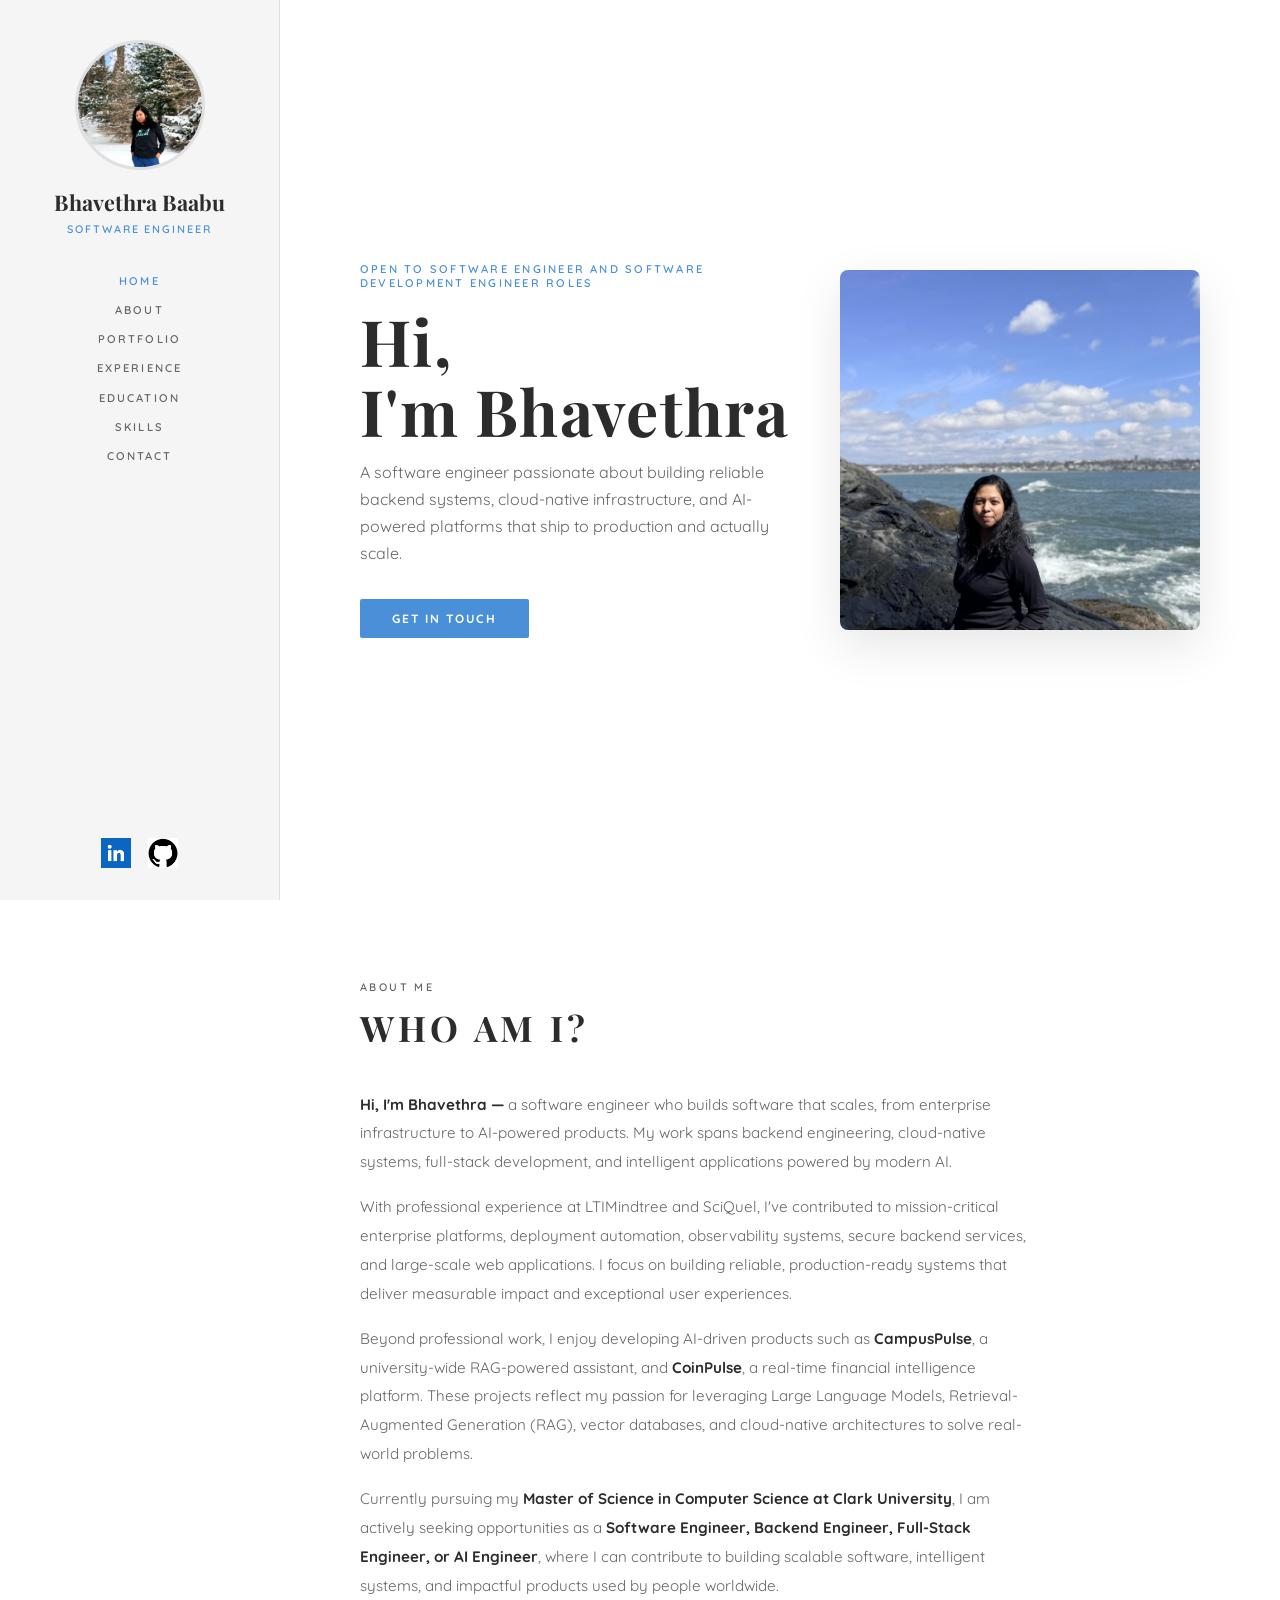
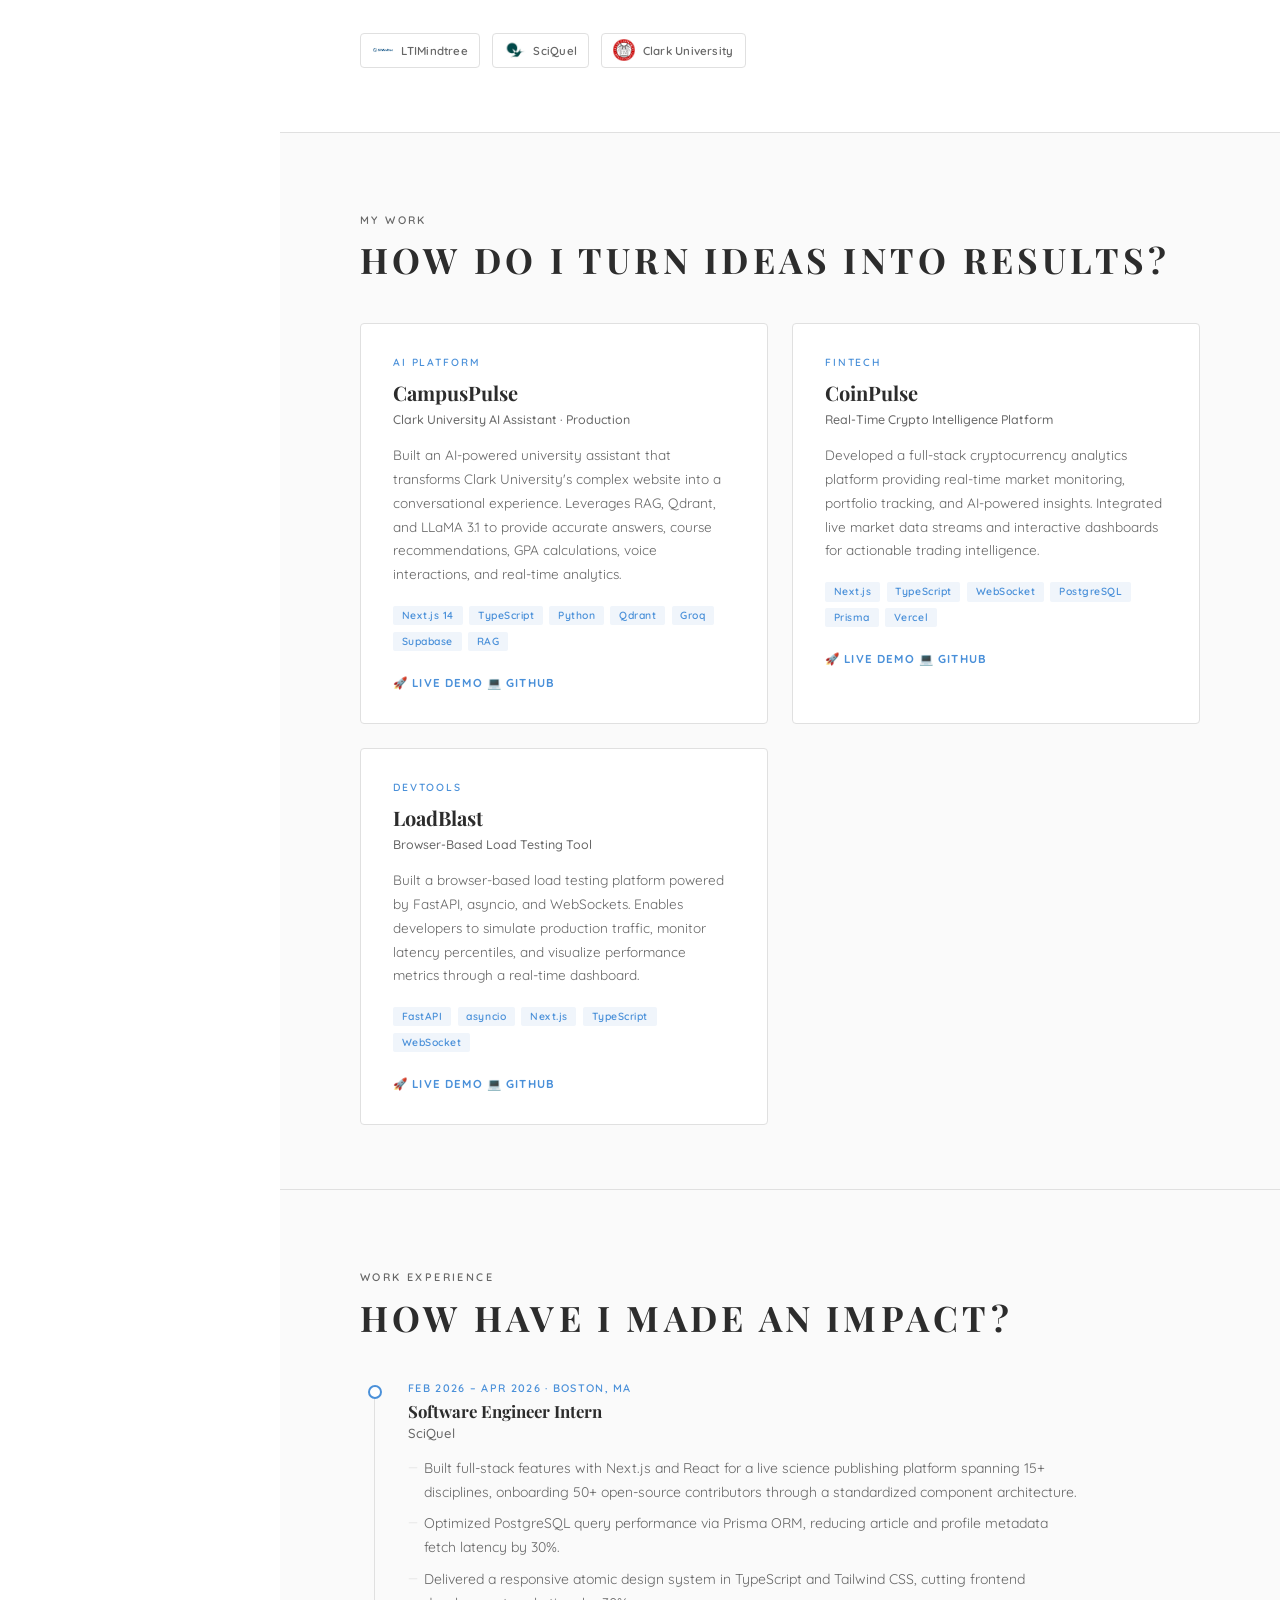
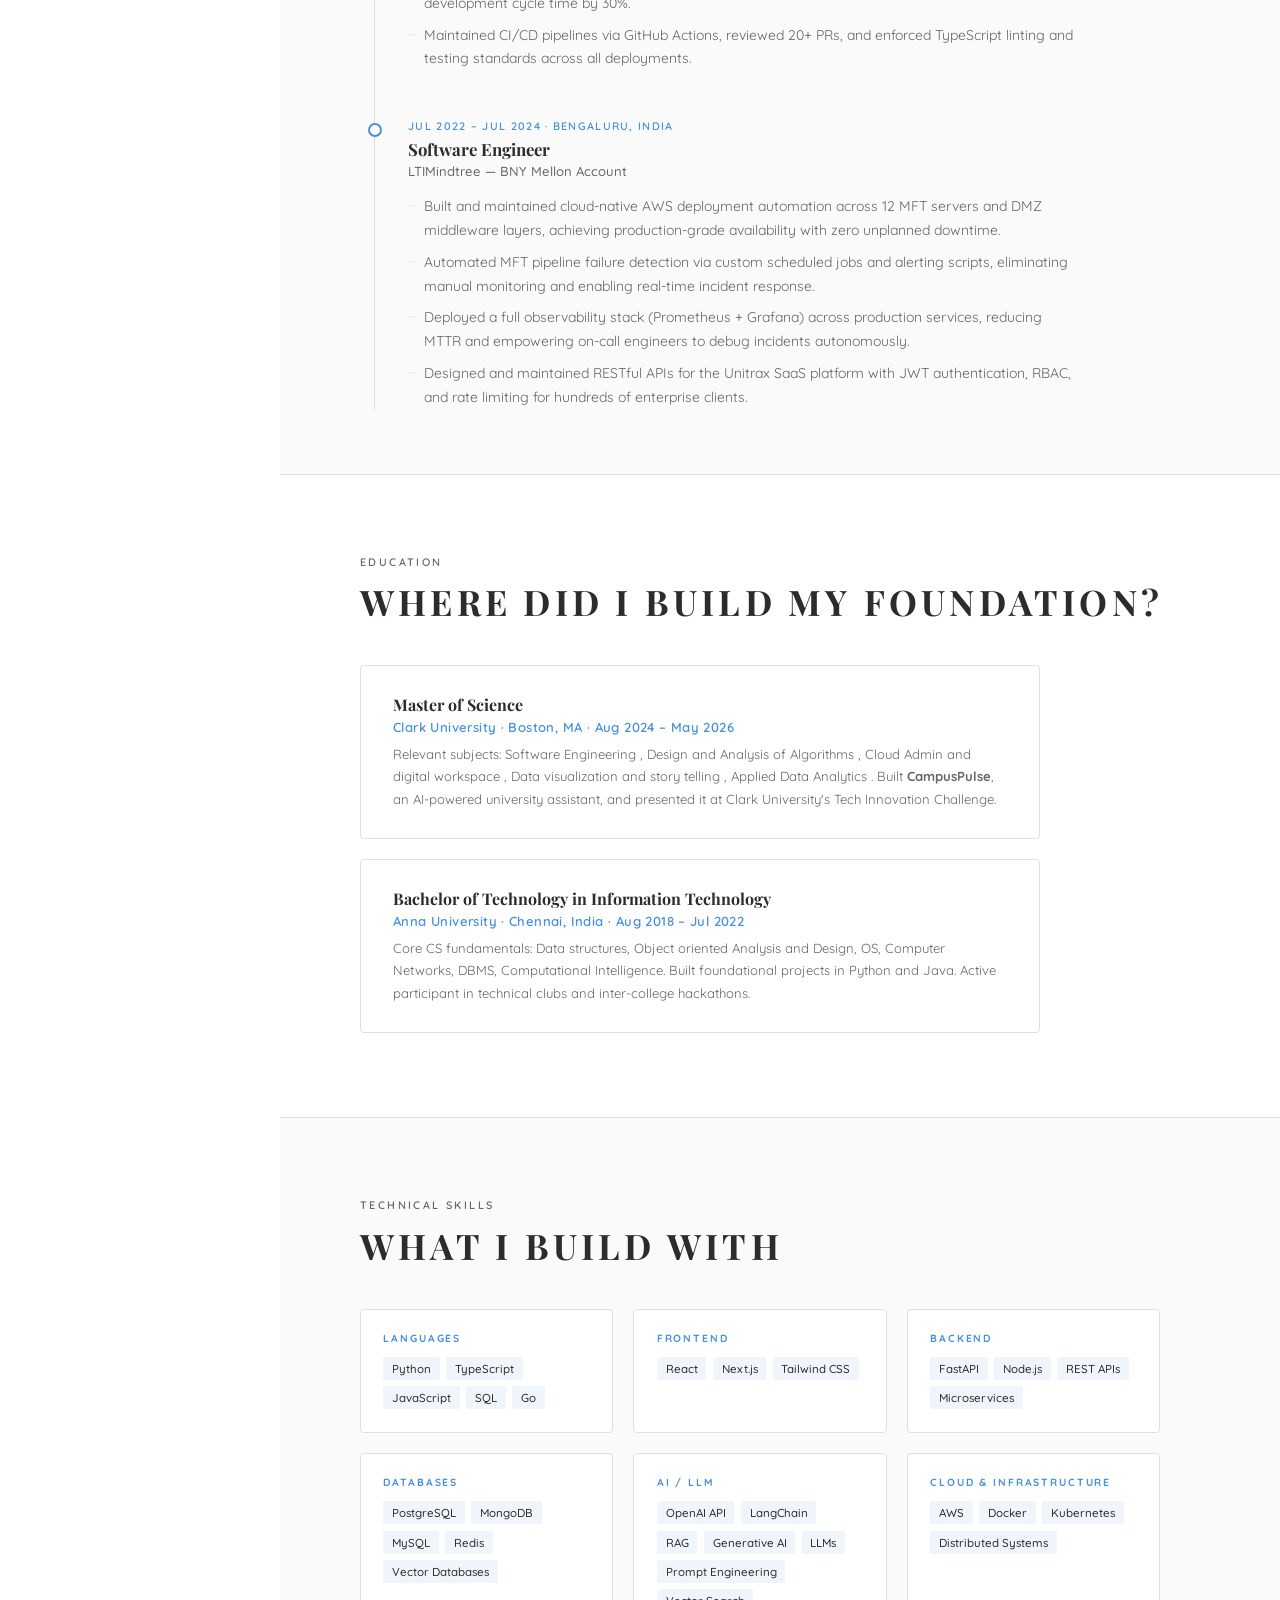
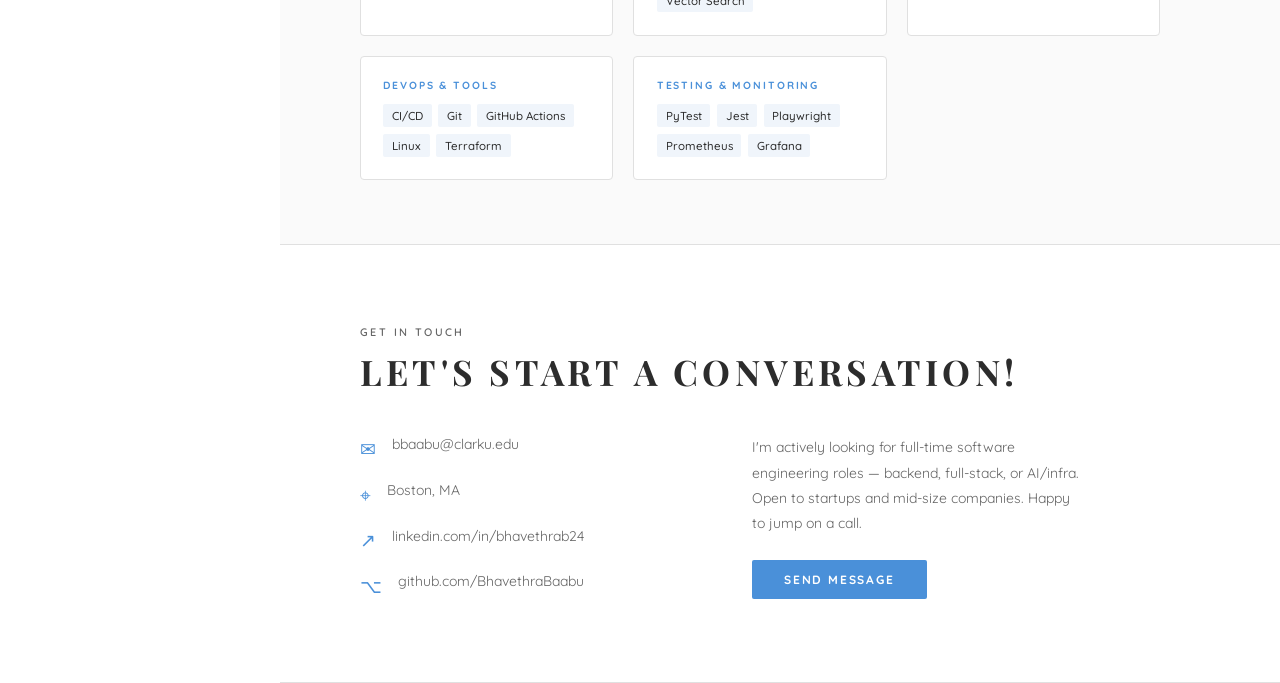
==== index.html @ 36f7340b "Update index.html" ====
<!DOCTYPE html>
<html lang="en">
<head>
<meta charset="UTF-8">
<meta name="viewport" content="width=device-width, initial-scale=1.0">
<title>Bhavethra Baabu | Portfolio</title>
<link rel="preconnect" href="https://fonts.googleapis.com">
<link href="https://fonts.googleapis.com/css2?family=Playfair+Display:wght@400;700&family=Quicksand:wght@300;400;500;600;700&display=swap" rel="stylesheet">
<style>
  *, *::before, *::after { box-sizing: border-box; margin: 0; padding: 0; }

  :root {
    --sidebar-w: 280px;
    --bg: #ffffff;
    --sidebar-bg: #f5f5f5;
    --text: #2c2c2c;
    --muted: #666666;
    --accent: #4a90d9;     
    --border: #e0e0e0;
    --serif: 'Playfair Display', serif;
    --sans: 'Quicksand', sans-serif;
  }

  html { scroll-behavior: smooth; }

  body {
    font-family: var(--sans);
    color: var(--text);
    background: var(--bg);
    display: flex;
    min-height: 100vh;
  }

  /* ── SIDEBAR ── */
  #sidebar {
    width: var(--sidebar-w);
    min-height: 100vh;
    background: var(--sidebar-bg);
    border-right: 1px solid var(--border);
    position: fixed;
    top: 0; left: 0; bottom: 0;
    display: flex;
    flex-direction: column;
    align-items: center;
    padding: 2.5rem 1.5rem 2rem;
    z-index: 50;
    overflow-y: auto;
  }

  .avatar-wrap {
    width: 130px;
    height: 130px;
    border-radius: 50%;
    overflow: hidden;
    border: 3px solid var(--border);
    margin-bottom: 1.25rem;
    background: #dce8f5;
    flex-shrink: 0;
  }

  .avatar-wrap img {
    width: 100%;
    height: 100%;
    object-fit: cover;
    object-position: center top;
    display: block;
  }

  .sidebar-name {
    font-family: var(--serif);
    font-size: 1.35rem;
    font-weight: 700;
    text-align: center;
    color: var(--text);
    margin-bottom: 0.35rem;
    line-height: 1.2;
  }

  .sidebar-role {
    font-size: 0.68rem;
    letter-spacing: 0.18em;
    text-transform: uppercase;
    color: var(--accent);
    text-align: center;
    font-weight: 600;
    margin-bottom: 2rem;
  }

  nav ul {
    list-style: none;
    width: 100%;
    text-align: center;
    margin-bottom: 2rem;
  }

  nav ul li { margin-bottom: 0.15rem; }

  nav ul li a {
    display: block;
    font-size: 0.7rem;
    letter-spacing: 0.18em;
    text-transform: uppercase;
    font-weight: 600;
    color: var(--muted);
    text-decoration: none;
    padding: 0.4rem 0;
    transition: color 0.2s;
  }

  nav ul li a:hover,
  nav ul li a.active { color: var(--accent); }

  .social-icons {
    display: flex;
    align-items: center;
    justify-content: center;
    gap: 1.1rem;
    margin-top: auto;
    padding-top: 1.5rem;
  }

  .social-icons a {
    display: inline-flex;
    align-items: center;
    justify-content: center;
    text-decoration: none;
    transition: opacity 0.2s, transform 0.2s;
  }

  .social-icons a:hover {
    opacity: 0.75;
    transform: translateY(-1px);
  }

  .social-img {
    width: 30px;
    height: 30px;
    object-fit: contain;
    display: block;
  }

  /* ── MAIN ── */
  #main {
    margin-left: var(--sidebar-w);
    flex: 1;
    min-height: 100vh;
  }

  /* ── SECTION SHARED ── */
  .colorlib-section {
    padding: 5rem 5rem 4rem;
    border-bottom: 1px solid var(--border);
  }

  .heading-meta {
    display: block;
    font-size: 0.68rem;
    letter-spacing: 0.22em;
    text-transform: uppercase;
    color: var(--muted);
    font-weight: 600;
    margin-bottom: 0.6rem;
  }

  h2.colorlib-heading {
    font-family: var(--serif);
    font-size: clamp(1.6rem, 3vw, 2.2rem);
    font-weight: 700;
    letter-spacing: 0.12em;
    text-transform: uppercase;
    margin-bottom: 2.5rem;
    color: var(--text);
  }

  /* ── HOME / HERO ── */
  #home {
    min-height: 100vh;
    display: flex;
    align-items: center;
    padding: 5rem;
    background: var(--bg);
    position: relative;
  }

  .hero-inner {
    display: flex;
    align-items: center;
    justify-content: space-between;
    gap: 3rem;
    width: 100%;
    max-width: 1100px;
  }

  .hero-content {
    flex: 1;
    max-width: 620px;
  }

  .hero-image {
    flex-shrink: 0;
    width: clamp(260px, 30vw, 360px);
  }

  .hero-image img {
    width: 100%;
    aspect-ratio: 1;
    object-fit: cover;
    object-position: center 20%;
    border-radius: 8px;
    box-shadow: 0 16px 48px rgba(0, 0, 0, 0.1);
    display: block;
  }

  .hero-eyebrow {
    font-size: 0.7rem;
    letter-spacing: 0.2em;
    text-transform: uppercase;
    color: var(--accent);
    font-weight: 600;
    margin-bottom: 1rem;
  }

  .hero-name {
    font-family: var(--serif);
    font-size: clamp(2.5rem, 5vw, 4rem);
    font-weight: 700;
    line-height: 1.1;
    margin-bottom: 0.75rem;
    letter-spacing: 0.02em;
  }

  .hero-sub {
    font-size: 1rem;
    color: var(--muted);
    margin-bottom: 2rem;
    line-height: 1.7;
    max-width: 480px;
  }

  .hero-btn {
    display: inline-block;
    font-size: 0.75rem;
    letter-spacing: 0.15em;
    text-transform: uppercase;
    font-weight: 700;
    padding: 0.75rem 2rem;
    background: var(--accent);
    color: #fff;
    text-decoration: none;
    border-radius: 2px;
    transition: opacity 0.2s, transform 0.2s;
  }

  .hero-btn:hover { opacity: 0.85; transform: translateY(-1px); }

  /* ── ABOUT ── */
  #about .about-desc {
    font-size: 0.95rem;
    color: var(--muted);
    line-height: 1.9;
    max-width: 680px;
  }

  #about .about-desc p + p { margin-top: 1rem; }

  #about strong { color: var(--text); font-weight: 700; }

  .company-strip {
    display: flex;
    align-items: center;
    gap: 0.75rem;
    margin-top: 2rem;
    flex-wrap: nowrap;
  }

  .company-logo {
    font-family: var(--sans);
    font-size: 0.72rem;
    font-weight: 600;
    color: var(--muted);
    letter-spacing: 0.02em;
    display: inline-flex;
    align-items: center;
    gap: 0.45rem;
    border: 1px solid var(--border);
    padding: 0.35rem 0.7rem;
    border-radius: 4px;
    white-space: nowrap;
    flex-shrink: 0;
    transition: border-color 0.2s, color 0.2s;
  }

  .company-logo:hover { border-color: var(--accent); color: var(--accent); }

  .company-img {
    width: 22px;
    height: 22px;
    object-fit: contain;
    flex-shrink: 0;
    display: block;
  }

  .company-logo .co-icon {
    width: 22px; height: 22px;
    border-radius: 50%;
    display: flex;
    align-items: center;
    justify-content: center;
    font-size: 0.65rem;
    font-weight: 700;
    color: #fff;
    flex-shrink: 0;
  }

  /* ── PORTFOLIO ── */
  #portfolio { background: #fafafa; }

  .portfolio-grid {
    display: grid;
    grid-template-columns: 1fr 1fr;
    gap: 1.5rem;
  }

  .project-card {
    background: var(--bg);
    border: 1px solid var(--border);
    border-radius: 4px;
    padding: 2rem;
    position: relative;
    overflow: hidden;
    transition: box-shadow 0.25s, transform 0.25s;
  }

  .project-card:hover {
    box-shadow: 0 8px 32px rgba(0,0,0,0.08);
    transform: translateY(-2px);
  }

  .project-card::after {
    content: '';
    position: absolute;
    bottom: 0; left: 0; right: 0;
    height: 3px;
    background: var(--accent);
    opacity: 0;
    transition: opacity 0.25s;
  }

  .project-card:hover::after { opacity: 1; }

  .project-type {
    font-size: 0.65rem;
    letter-spacing: 0.18em;
    text-transform: uppercase;
    color: var(--accent);
    font-weight: 600;
    margin-bottom: 0.6rem;
  }

  .project-name {
    font-family: var(--serif);
    font-size: 1.25rem;
    font-weight: 700;
    margin-bottom: 0.4rem;
  }

  .project-sub {
    font-size: 0.78rem;
    color: var(--muted);
    margin-bottom: 1rem;
    font-weight: 500;
  }

  .project-desc {
    font-size: 0.85rem;
    color: var(--muted);
    line-height: 1.75;
    margin-bottom: 1.25rem;
  }

  .project-tags {
    display: flex;
    flex-wrap: wrap;
    gap: 0.4rem;
    margin-bottom: 1.25rem;
  }

  .ptag {
    font-size: 0.65rem;
    padding: 0.2rem 0.55rem;
    background: #f0f5fb;
    color: var(--accent);
    border-radius: 2px;
    font-weight: 600;
    letter-spacing: 0.05em;
  }

  .project-link {
    font-size: 0.72rem;
    letter-spacing: 0.1em;
    text-transform: uppercase;
    font-weight: 700;
    color: var(--accent);
    text-decoration: none;
    border-bottom: 1px solid transparent;
    transition: border-color 0.2s;
  }

  .project-link:hover { border-color: var(--accent); }

  /* ── TESTIMONIALS ── */
  #testimonials { background: var(--bg); }

  .testimonial-block {
    border-left: 3px solid var(--accent);
    padding: 1.5rem 0 1.5rem 2rem;
    margin-bottom: 2.5rem;
    max-width: 700px;
  }

  .testimonial-block blockquote {
    font-size: 0.92rem;
    color: var(--muted);
    line-height: 1.85;
    font-style: italic;
    margin-bottom: 0.75rem;
  }

  .testimonial-block cite {
    font-size: 0.75rem;
    letter-spacing: 0.1em;
    color: var(--text);
    font-style: normal;
    font-weight: 600;
  }

  .testimonial-block cite span {
    color: var(--muted);
    font-weight: 400;
  }

  /* ── EXPERIENCE ── */
  #experience { background: #fafafa; }

  .timeline { position: relative; max-width: 720px; }

  .timeline::before {
    content: '';
    position: absolute;
    left: 14px; top: 8px; bottom: 0;
    width: 1px;
    background: var(--border);
  }

  .timeline-entry { padding: 0 0 3rem 3rem; position: relative; }
  .timeline-entry:last-child { padding-bottom: 0; }

  .timeline-dot {
    position: absolute;
    left: 8px; top: 4px;
    width: 14px; height: 14px;
    border-radius: 50%;
    border: 2px solid var(--accent);
    background: var(--bg);
  }

  .timeline-period {
    font-size: 0.68rem;
    letter-spacing: 0.12em;
    text-transform: uppercase;
    color: var(--accent);
    font-weight: 600;
    margin-bottom: 0.3rem;
  }

  .timeline-role {
    font-family: var(--serif);
    font-size: 1.05rem;
    font-weight: 700;
    margin-bottom: 0.2rem;
  }

  .timeline-company {
    font-size: 0.82rem;
    color: var(--muted);
    margin-bottom: 1rem;
    font-weight: 500;
  }

  .timeline-bullets {
    list-style: none;
    display: flex;
    flex-direction: column;
    gap: 0.5rem;
  }

  .timeline-bullets li {
    font-size: 0.875rem;
    color: var(--muted);
    padding-left: 1rem;
    position: relative;
    line-height: 1.7;
  }

  .timeline-bullets li::before {
    content: '—';
    position: absolute;
    left: 0;
    color: var(--border);
    font-size: 0.75rem;
  }

  /* ── EDUCATION ── */
  #education { background: var(--bg); }

  .edu-block {
    border: 1px solid var(--border);
    border-radius: 4px;
    padding: 1.75rem 2rem;
    margin-bottom: 1.25rem;
    max-width: 680px;
    transition: border-color 0.2s;
  }

  .edu-block:hover { border-color: var(--accent); }

  .edu-degree {
    font-family: var(--serif);
    font-size: 1rem;
    font-weight: 700;
    margin-bottom: 0.25rem;
  }

  .edu-school {
    font-size: 0.82rem;
    color: var(--accent);
    font-weight: 600;
    margin-bottom: 0.5rem;
    letter-spacing: 0.03em;
  }

  .edu-detail {
    font-size: 0.82rem;
    color: var(--muted);
    line-height: 1.7;
  }

  /* ── SKILLS ── */
  #skills { background: #fafafa; }

  .skills-grid {
    display: grid;
    grid-template-columns: repeat(auto-fit, minmax(220px, 1fr));
    gap: 1.25rem;
    max-width: 800px;
  }

  .skill-group {
    background: var(--bg);
    border: 1px solid var(--border);
    border-radius: 4px;
    padding: 1.4rem;
  }

  .skill-group-title {
    font-size: 0.65rem;
    letter-spacing: 0.18em;
    text-transform: uppercase;
    color: var(--accent);
    font-weight: 700;
    margin-bottom: 0.75rem;
  }

  .skill-tags { display: flex; flex-wrap: wrap; gap: 0.4rem; }

  .stag {
    font-size: 0.72rem;
    padding: 0.25rem 0.55rem;
    background: #f0f5fb;
    color: var(--text);
    border-radius: 2px;
    font-weight: 500;
  }

  /* ── CONTACT ── */
  #contact { background: var(--bg); }

  .contact-grid {
    display: grid;
    grid-template-columns: 1fr 1fr;
    gap: 4rem;
    max-width: 720px;
  }

  .contact-item {
    display: flex;
    align-items: flex-start;
    gap: 1rem;
    margin-bottom: 1.25rem;
  }

  .contact-icon {
    font-size: 1.2rem;
    color: var(--accent);
    flex-shrink: 0;
    margin-top: 0.1rem;
  }

  .contact-item a, .contact-item p {
    font-size: 0.875rem;
    color: var(--muted);
    text-decoration: none;
    transition: color 0.2s;
  }

  .contact-item a:hover { color: var(--accent); }

  .opt-note {
    display: inline-block;
    font-size: 0.68rem;
    letter-spacing: 0.1em;
    text-transform: uppercase;
    background: #edf4ff;
    color: var(--accent);
    border: 1px solid #c7dbf5;
    padding: 0.3rem 0.7rem;
    border-radius: 2px;
    font-weight: 600;
    margin-bottom: 1.5rem;
  }

  /* ── RESPONSIVE ── */
  @media (max-width: 900px) {
    #sidebar { display: none; }
    #main { margin-left: 0; }
    .colorlib-section, #home { padding: 3rem 2rem; }
    .hero-inner {
      flex-direction: column;
      align-items: flex-start;
      gap: 2.5rem;
    }
    .hero-image {
      width: 100%;
      max-width: 300px;
      align-self: center;
    }
    .company-strip { flex-wrap: wrap; }
    .portfolio-grid { grid-template-columns: 1fr; }
    .contact-grid { grid-template-columns: 1fr; gap: 0; }
  }

  @media (prefers-reduced-motion: reduce) {
    * { transition: none !important; }
  }
</style>
</head>
<body>

<!-- SIDEBAR -->
<aside id="sidebar">
  <div class="avatar-wrap">
    <img src="images/mee.jpeg" alt="Bhavethra Baabu">
  </div>
  <div class="sidebar-name">Bhavethra Baabu</div>
  <div class="sidebar-role">Software Engineer</div>

  <nav>
    <ul>
      <li><a href="#home" class="active">Home</a></li>
      <li><a href="#about">About</a></li>
      <li><a href="#portfolio">Portfolio</a></li>
      <li><a href="#experience">Experience</a></li>
      <li><a href="#education">Education</a></li>
      <li><a href="#skills">Skills</a></li>
      <li><a href="#contact">Contact</a></li>
    </ul>
  </nav>

  <div class="social-icons">
    <a href="https://linkedin.com/in/bhavethrab24" target="_blank" rel="noopener noreferrer" aria-label="LinkedIn">
      <img src="images/linkedin.png" alt="LinkedIn" class="social-img">
    </a>
    <a href="https://github.com/BhavethraBaabu" target="_blank" rel="noopener noreferrer" aria-label="GitHub">
      <img src="images/github.png" alt="GitHub" class="social-img">
    </a>
  </div>
</aside>

<!-- MAIN -->
<div id="main">

  <!-- HOME -->
  <section id="home">
    <div class="hero-inner">
      <div class="hero-content">
        <div class="hero-eyebrow">Open to Software Engineer and Software Development Engineer roles</div>
        <h1 class="hero-name">Hi,<br>I'm Bhavethra</h1>
        <p class="hero-sub">
          A software engineer passionate about building reliable backend systems, cloud-native infrastructure, and AI-powered platforms that ship to production and actually scale.
        </p>
        <a href="mailto:bbaabu@clarku.edu" class="hero-btn">Get In Touch</a>
      </div>
      <div class="hero-image">
        <img src="images/mee2.jpeg" alt="Bhavethra Baabu">
      </div>
    </div>
  </section>

  <!-- ABOUT -->
  <section id="about" class="colorlib-section">
    <span class="heading-meta">About Me</span>
    <h2 class="colorlib-heading">Who Am I?</h2>
    <div class="about-desc">
		<p>
			<strong>Hi, I'm Bhavethra —</strong> a software engineer who builds software that scales, from enterprise infrastructure to AI-powered products. My work spans backend engineering, cloud-native systems, full-stack development, and intelligent applications powered by modern AI.
		  </p>
		
		  <p>
			With professional experience at LTIMindtree and SciQuel, I've contributed to mission-critical enterprise platforms, deployment automation, observability systems, secure backend services, and large-scale web applications. I focus on building reliable, production-ready systems that deliver measurable impact and exceptional user experiences.
		  </p>
		
		  <p>
			Beyond professional work, I enjoy developing AI-driven products such as <strong>CampusPulse</strong>, a university-wide RAG-powered assistant, and <strong>CoinPulse</strong>, a real-time financial intelligence platform. These projects reflect my passion for leveraging Large Language Models, Retrieval-Augmented Generation (RAG), vector databases, and cloud-native architectures to solve real-world problems.
		  </p>
		
		  <p>
			Currently pursuing my <strong>Master of Science in Computer Science at Clark University</strong>, I am actively seeking opportunities as a <strong>Software Engineer, Backend Engineer, Full-Stack Engineer, or AI Engineer</strong>, where I can contribute to building scalable software, intelligent systems, and impactful products used by people worldwide.
		  </p>

    </div>

    <div class="company-strip">
      <div class="company-logo">
        <img src="images/ltimindtree.png" alt="LTIMindtree" class="company-img">
        <span>LTIMindtree</span>
      </div>
      <div class="company-logo">
        <img src="images/sciquel.jpeg" alt="SciQuel" class="company-img">
        <span>SciQuel</span>
      </div>
      <div class="company-logo">
        <img src="images/clark.png" alt="Clark University" class="company-img">
        <span>Clark University</span>
      </div>
    </div>

  </section>

  <!-- PORTFOLIO -->
  <section id="portfolio" class="colorlib-section">
	<span class="heading-meta">My Work</span>
	<h2 class="colorlib-heading">How Do I Turn Ideas Into Results?</h2>
  
	<div class="portfolio-grid">
  
	  <!-- CampusPulse -->
	  <div class="project-card">
		<div class="project-type">AI Platform</div>
		<div class="project-name">CampusPulse</div>
		<div class="project-sub">Clark University AI Assistant · Production</div>
  
		<div class="project-desc">
		  Built an AI-powered university assistant that transforms Clark University's
		  complex website into a conversational experience. Leverages RAG, Qdrant,
		  and LLaMA 3.1 to provide accurate answers, course recommendations,
		  GPA calculations, voice interactions, and real-time analytics.
		</div>
  
		<div class="project-tags">
		  <span class="ptag">Next.js 14</span>
		  <span class="ptag">TypeScript</span>
		  <span class="ptag">Python</span>
		  <span class="ptag">Qdrant</span>
		  <span class="ptag">Groq</span>
		  <span class="ptag">Supabase</span>
		  <span class="ptag">RAG</span>
		</div>
  
		<div class="project-links">
		  <a href="https://campuspulse-bice.vercel.app" target="_blank" class="project-link">
			🚀 Live Demo
		  </a>
		  <a href="https://github.com/BhavethraBaabu/campuspulse" target="_blank" class="project-link">
			💻 GitHub
		  </a>
		</div>
	  </div>
  
	  <!-- CoinPulse -->
	  <div class="project-card">
		<div class="project-type">FinTech</div>
		<div class="project-name">CoinPulse</div>
		<div class="project-sub">Real-Time Crypto Intelligence Platform</div>
  
		<div class="project-desc">
		  Developed a full-stack cryptocurrency analytics platform providing
		  real-time market monitoring, portfolio tracking, and AI-powered insights.
		  Integrated live market data streams and interactive dashboards for
		  actionable trading intelligence.
		</div>
  
		<div class="project-tags">
		  <span class="ptag">Next.js</span>
		  <span class="ptag">TypeScript</span>
		  <span class="ptag">WebSocket</span>
		  <span class="ptag">PostgreSQL</span>
		  <span class="ptag">Prisma</span>
		  <span class="ptag">Vercel</span>
		</div>
  
		<div class="project-links">
		  <a href="https://cryptopulse-terminal-two.vercel.app" target="_blank" class="project-link">
			🚀 Live Demo
		  </a>
		  <a href="https://github.com/BhavethraBaabu/coinpulse" target="_blank" class="project-link">
			💻 GitHub
		  </a>
		</div>
	  </div>
  
	  <!-- LoadBlast -->
	  <div class="project-card">
		<div class="project-type">DevTools</div>
		<div class="project-name">LoadBlast</div>
		<div class="project-sub">Browser-Based Load Testing Tool</div>
  
		<div class="project-desc">
		  Built a browser-based load testing platform powered by FastAPI,
		  asyncio, and WebSockets. Enables developers to simulate production
		  traffic, monitor latency percentiles, and visualize performance metrics
		  through a real-time dashboard.
		</div>
  
		<div class="project-tags">
		  <span class="ptag">FastAPI</span>
		  <span class="ptag">asyncio</span>
		  <span class="ptag">Next.js</span>
		  <span class="ptag">TypeScript</span>
		  <span class="ptag">WebSocket</span>
		</div>
  
		<div class="project-links">
		  <a href="https://your-loadblast-demo.vercel.app" target="_blank" class="project-link">
			🚀 Live Demo
		  </a>
		  <a href="https://github.com/BhavethraBaabu" target="_blank" class="project-link">
			💻 GitHub
		  </a>
		</div>
	  </div>
  
	</div>
  </section>


  <!-- EXPERIENCE -->
  <section id="experience" class="colorlib-section">
    <span class="heading-meta">Work Experience</span>
    <h2 class="colorlib-heading">How Have I Made An Impact?</h2>
    <div class="timeline">

      <div class="timeline-entry">
        <div class="timeline-dot"></div>
        <div class="timeline-period">Feb 2026 – Apr 2026 · Boston, MA</div>
        <div class="timeline-role">Software Engineer Intern</div>
        <div class="timeline-company">SciQuel</div>
        <ul class="timeline-bullets">
          <li>Built full-stack features with Next.js and React for a live science publishing platform spanning 15+ disciplines, onboarding 50+ open-source contributors through a standardized component architecture.</li>
          <li>Optimized PostgreSQL query performance via Prisma ORM, reducing article and profile metadata fetch latency by 30%.</li>
          <li>Delivered a responsive atomic design system in TypeScript and Tailwind CSS, cutting frontend development cycle time by 30%.</li>
          <li>Maintained CI/CD pipelines via GitHub Actions, reviewed 20+ PRs, and enforced TypeScript linting and testing standards across all deployments.</li>
        </ul>
      </div>

      <div class="timeline-entry">
        <div class="timeline-dot"></div>
        <div class="timeline-period">Jul 2022 – Jul 2024 · Bengaluru, India</div>
        <div class="timeline-role">Software Engineer</div>
        <div class="timeline-company">LTIMindtree — BNY Mellon Account</div>
        <ul class="timeline-bullets">
          <li>Built and maintained cloud-native AWS deployment automation across 12 MFT servers and DMZ middleware layers, achieving production-grade availability with zero unplanned downtime.</li>
          <li>Automated MFT pipeline failure detection via custom scheduled jobs and alerting scripts, eliminating manual monitoring and enabling real-time incident response.</li>
          <li>Deployed a full observability stack (Prometheus + Grafana) across production services, reducing MTTR and empowering on-call engineers to debug incidents autonomously.</li>
          <li>Designed and maintained RESTful APIs for the Unitrax SaaS platform with JWT authentication, RBAC, and rate limiting for hundreds of enterprise clients.</li>
        </ul>
      </div>

    </div>
  </section>

  <!-- EDUCATION -->
  <section id="education" class="colorlib-section">
    <span class="heading-meta">Education</span>
    <h2 class="colorlib-heading">Where Did I Build My Foundation?</h2>

    <div class="education-details">
		<div class="edu-block">
      <div class="edu-degree">Master of Science</div>
      <div class="edu-school">Clark University · Boston, MA · Aug 2024 – May 2026</div>
      <div class="edu-detail">
        Relevant subjects: Software Engineering , Design and Analysis of Algorithms , Cloud Admin and digital workspace , Data visualization and story telling , Applied Data Analytics . Built <strong>CampusPulse</strong>, an AI-powered university assistant,
        and presented it at Clark University's Tech Innovation Challenge.
      </div>
    </div>
</div>

    <div class="edu-block">
      <div class="edu-degree">Bachelor of Technology in Information Technology</div>
      <div class="edu-school">Anna University · Chennai, India · Aug 2018 – Jul 2022</div>
      <div class="edu-detail">
        Core CS fundamentals: Data structures, Object oriented Analysis and Design, OS, Computer Networks, DBMS, Computational Intelligence. Built foundational projects in Python and Java. Active participant in technical clubs and inter-college hackathons.
      </div>
    </div>
  </section>

  <!-- SKILLS -->
  <section id="skills" class="colorlib-section">
    <span class="heading-meta">Technical Skills</span>
    <h2 class="colorlib-heading">What I Build With</h2>
    <div class="skills-grid">
      <div class="skill-group">
        <div class="skill-group-title">Languages</div>
        <div class="skill-tags">
          <span class="stag">Python</span><span class="stag">TypeScript</span><span class="stag">JavaScript</span><span class="stag">SQL</span><span class="stag">Go</span>
        </div>
      </div>
      <div class="skill-group">
        <div class="skill-group-title">Frontend</div>
        <div class="skill-tags">
          <span class="stag">React</span><span class="stag">Next.js</span><span class="stag">Tailwind CSS</span>
        </div>
      </div>
      <div class="skill-group">
        <div class="skill-group-title">Backend</div>
        <div class="skill-tags">
          <span class="stag">FastAPI</span><span class="stag">Node.js</span><span class="stag">REST APIs</span><span class="stag">Microservices</span>
        </div>
      </div>
      <div class="skill-group">
        <div class="skill-group-title">Databases</div>
        <div class="skill-tags">
          <span class="stag">PostgreSQL</span><span class="stag">MongoDB</span><span class="stag">MySQL</span><span class="stag">Redis</span><span class="stag">Vector Databases</span>
        </div>
      </div>
      <div class="skill-group">
        <div class="skill-group-title">AI / LLM</div>
        <div class="skill-tags">
          <span class="stag">OpenAI API</span><span class="stag">LangChain</span><span class="stag">RAG</span><span class="stag">Generative AI</span><span class="stag">LLMs</span><span class="stag">Prompt Engineering</span><span class="stag">Vector Search</span>
        </div>
      </div>
      <div class="skill-group">
        <div class="skill-group-title">Cloud & Infrastructure</div>
        <div class="skill-tags">
          <span class="stag">AWS</span><span class="stag">Docker</span><span class="stag">Kubernetes</span><span class="stag">Distributed Systems</span>
        </div>
      </div>
      <div class="skill-group">
        <div class="skill-group-title">DevOps & Tools</div>
        <div class="skill-tags">
          <span class="stag">CI/CD</span><span class="stag">Git</span><span class="stag">GitHub Actions</span><span class="stag">Linux</span><span class="stag">Terraform</span>
        </div>
      </div>
      <div class="skill-group">
        <div class="skill-group-title">Testing & Monitoring</div>
        <div class="skill-tags">
          <span class="stag">PyTest</span><span class="stag">Jest</span><span class="stag">Playwright</span><span class="stag">Prometheus</span><span class="stag">Grafana</span>
        </div>
      </div>
    </div>
  </section>

  <!-- CONTACT -->
  <section id="contact" class="colorlib-section">
    <span class="heading-meta">Get In Touch</span>
    <h2 class="colorlib-heading">Let's Start A Conversation!</h2>
    
    <div class="contact-grid">
      <div>
        <div class="contact-item">
          <span class="contact-icon">✉</span>
          <a href="mailto:bbaabu@clarku.edu">bbaabu@clarku.edu</a>
        </div>
        <div class="contact-item">
          <span class="contact-icon">⌖</span>
          <p>Boston, MA</p>
        </div>
        <div class="contact-item">
          <span class="contact-icon">↗</span>
          <a href="https://linkedin.com/in/bhavethrab24" target="_blank">linkedin.com/in/bhavethrab24</a>
        </div>
        <div class="contact-item">
          <span class="contact-icon">⌥</span>
          <a href="https://github.com/BhavethraBaabu" target="_blank">github.com/BhavethraBaabu</a>
        </div>
      </div>
      <div>
        <p style="font-size:0.875rem;color:var(--muted);line-height:1.8;margin-bottom:1.5rem;">
          I'm actively looking for full-time software engineering roles — backend, full-stack, or AI/infra. Open to startups and mid-size companies. Happy to jump on a call.
        </p>
        <a href="mailto:bbaabu@clarku.edu" class="hero-btn">Send Message</a>
      </div>
    </div>
  </section>

</div><!-- end #main -->

<script>
  // Active nav link on scroll
  const sections = document.querySelectorAll('section[id]');
  const links = document.querySelectorAll('#sidebar nav a');
  const observer = new IntersectionObserver((entries) => {
    entries.forEach(e => {
      if (e.isIntersecting) {
        links.forEach(l => l.classList.remove('active'));
        const active = document.querySelector(`#sidebar nav a[href="#${e.target.id}"]`);
        if (active) active.classList.add('active');
      }
    });
  }, { threshold: 0.35 });
  sections.forEach(s => observer.observe(s));

  // Smooth scroll for sidebar links
  links.forEach(link => {
    link.addEventListener('click', e => {
      e.preventDefault();
      const target = document.querySelector(link.getAttribute('href'));
      if (target) target.scrollIntoView({ behavior: 'smooth' });
    });
  });
</script>
</body>
</html>
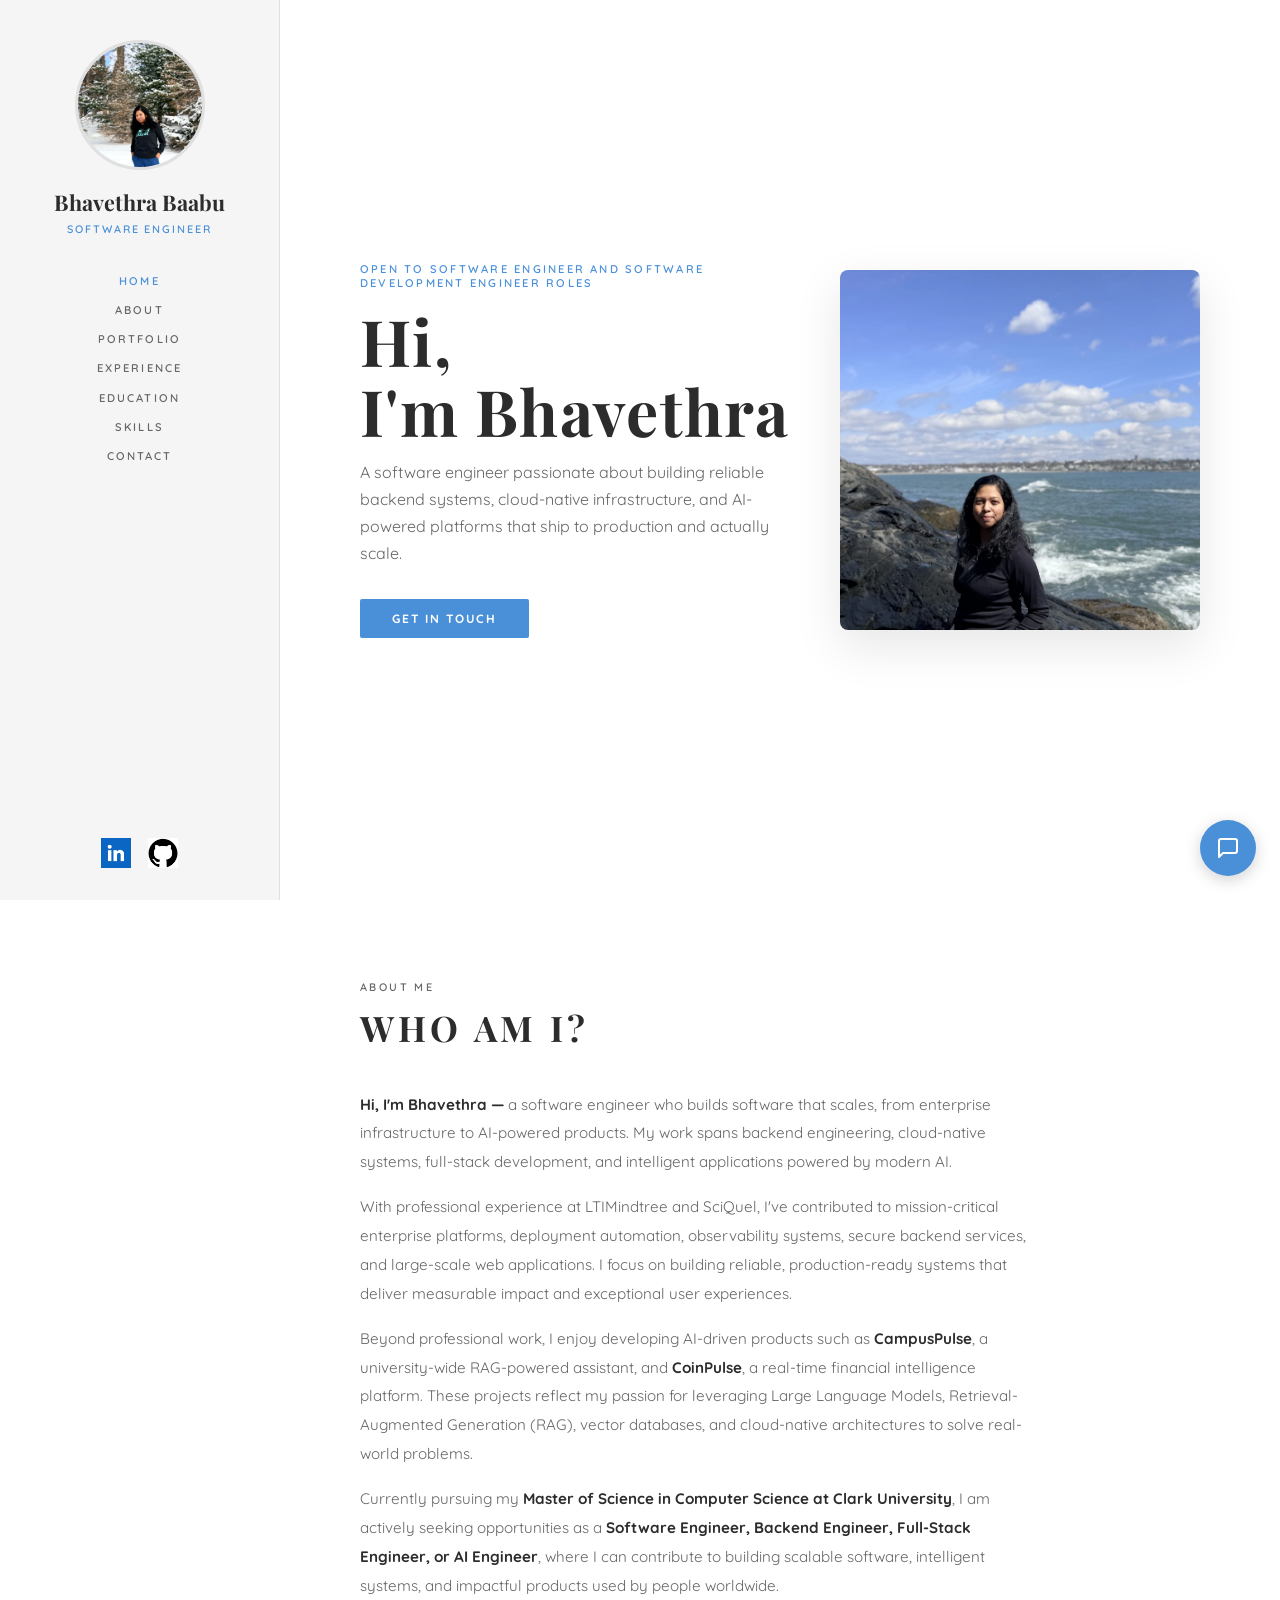
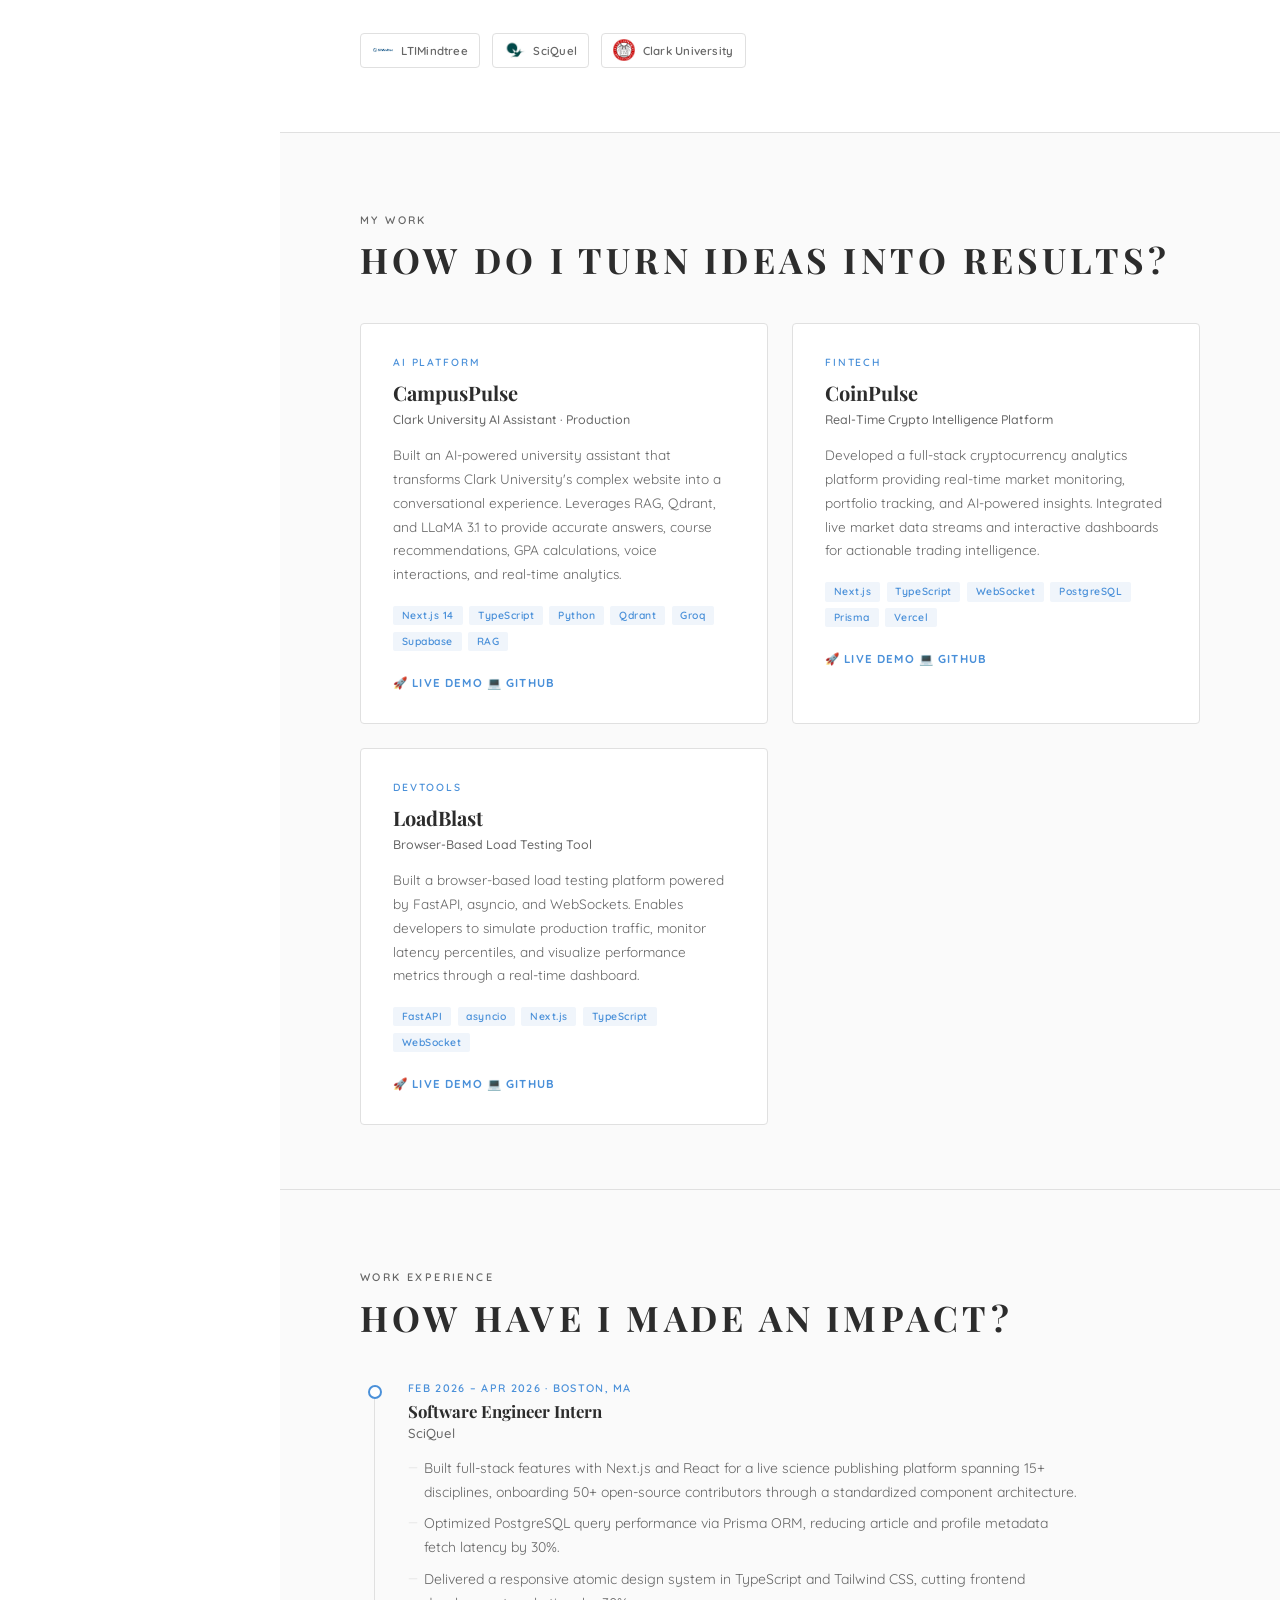
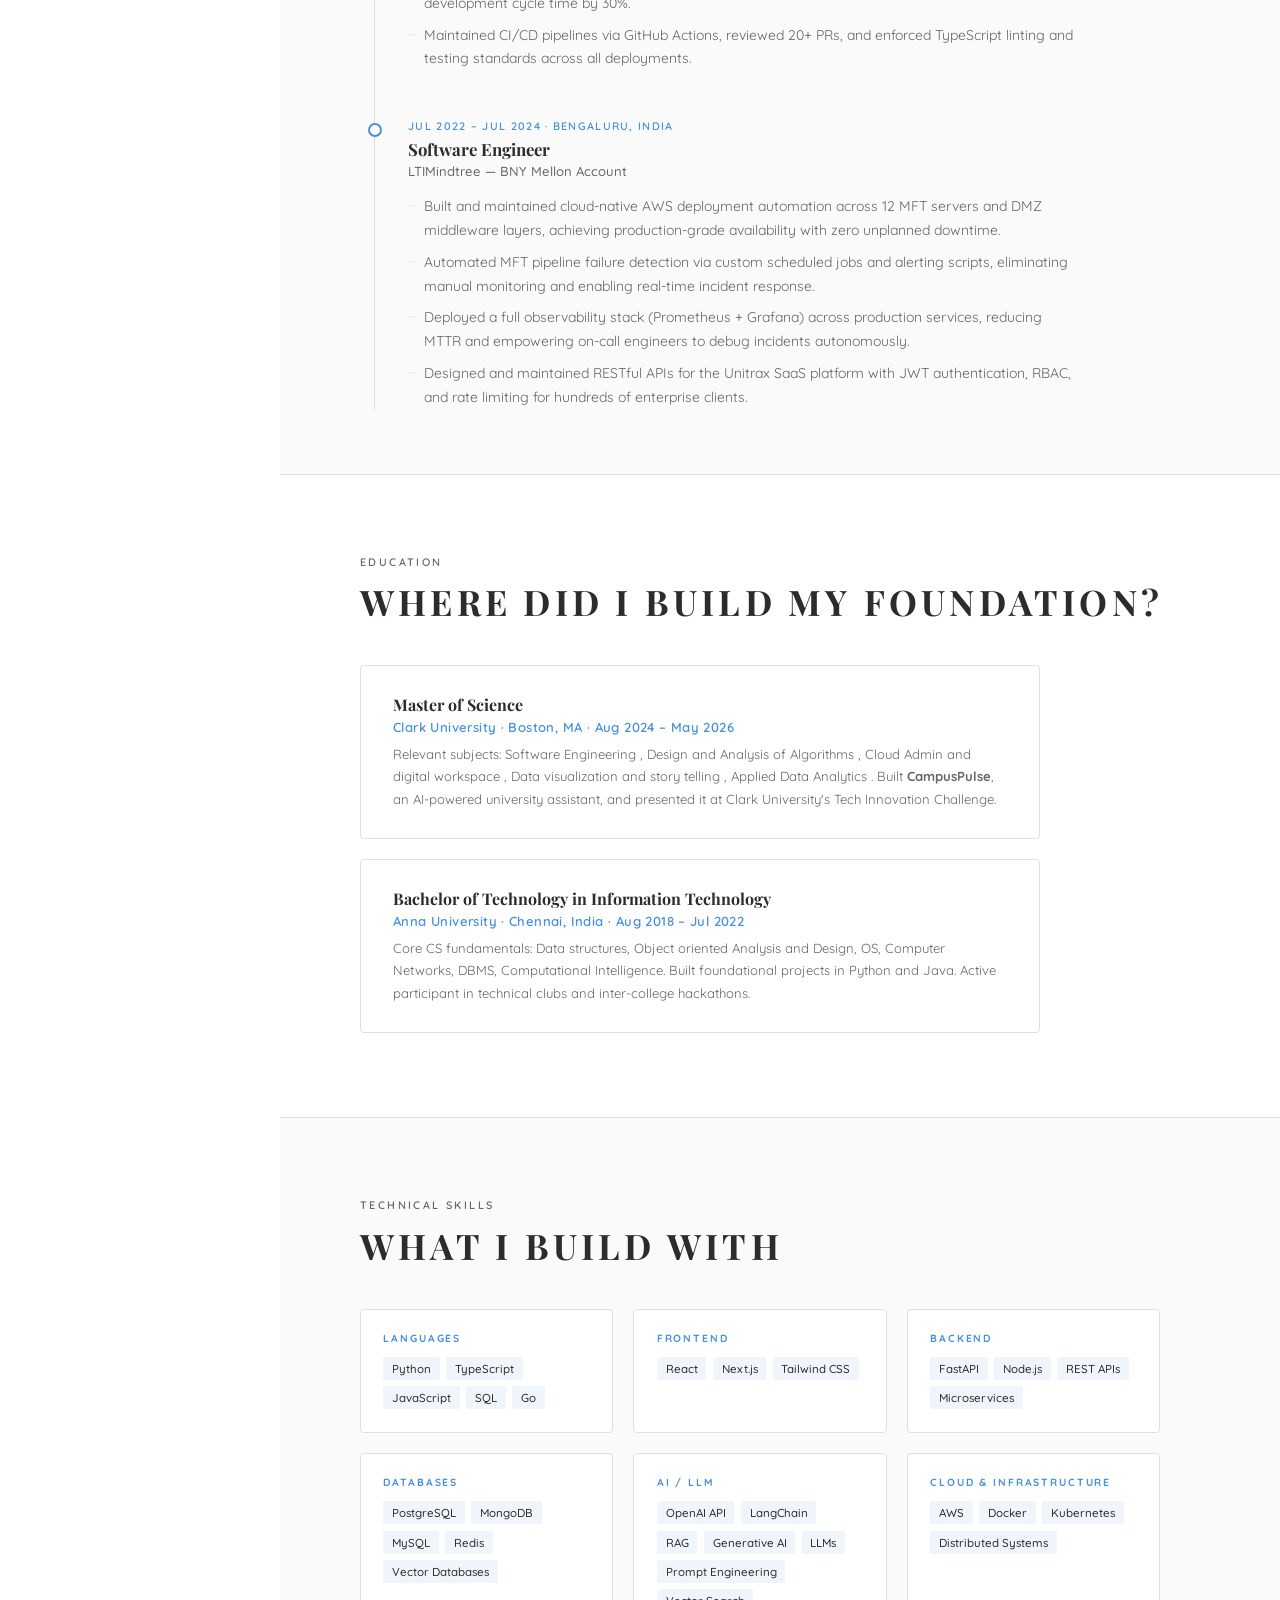
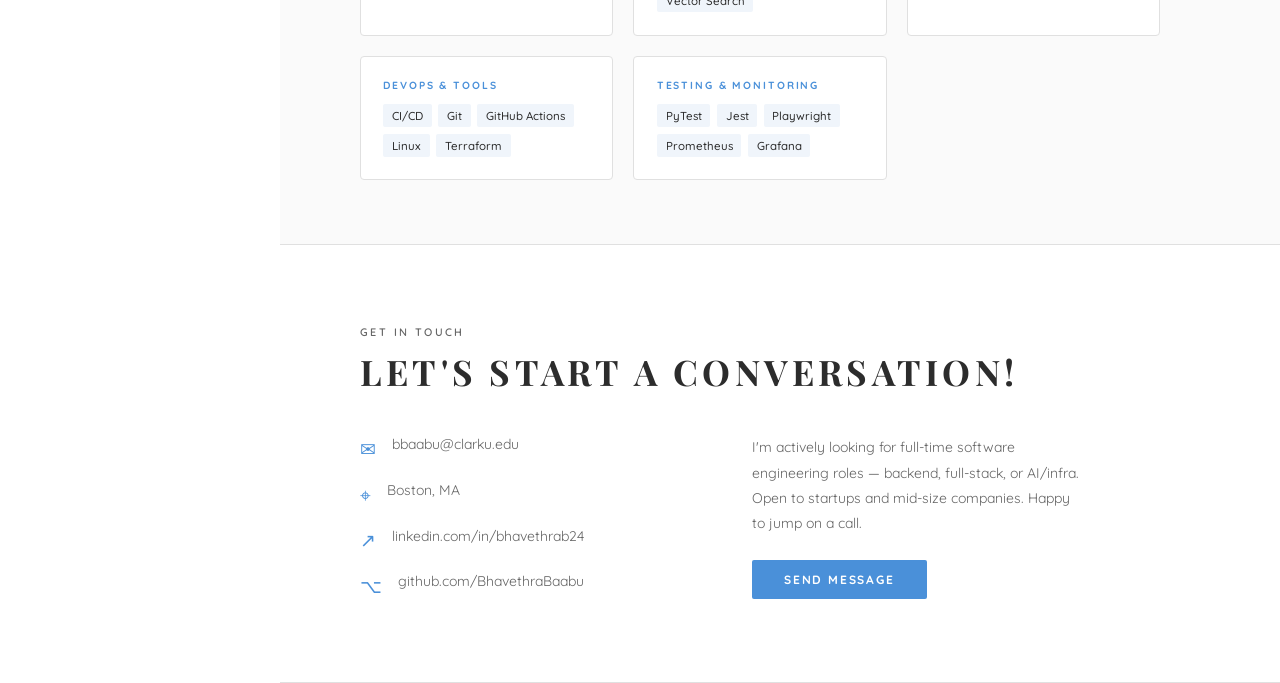
==== commit bb1eda0a: "feat: add AI chat assistant widget Adds a lightweight, dependency-free floating chat widget that let" ====
--- a/index.html
+++ b/index.html
@@ -1028,5 +1028,8 @@
     });
   });
 </script>
+
+<!-- AI assistant chat widget — backend endpoint is configured below; no secrets in this repo -->
+<script src="js/chat-widget.js" data-endpoint="https://ask-bhavethra-api.vercel.app/api/chat" defer></script>
 </body>
 </html>
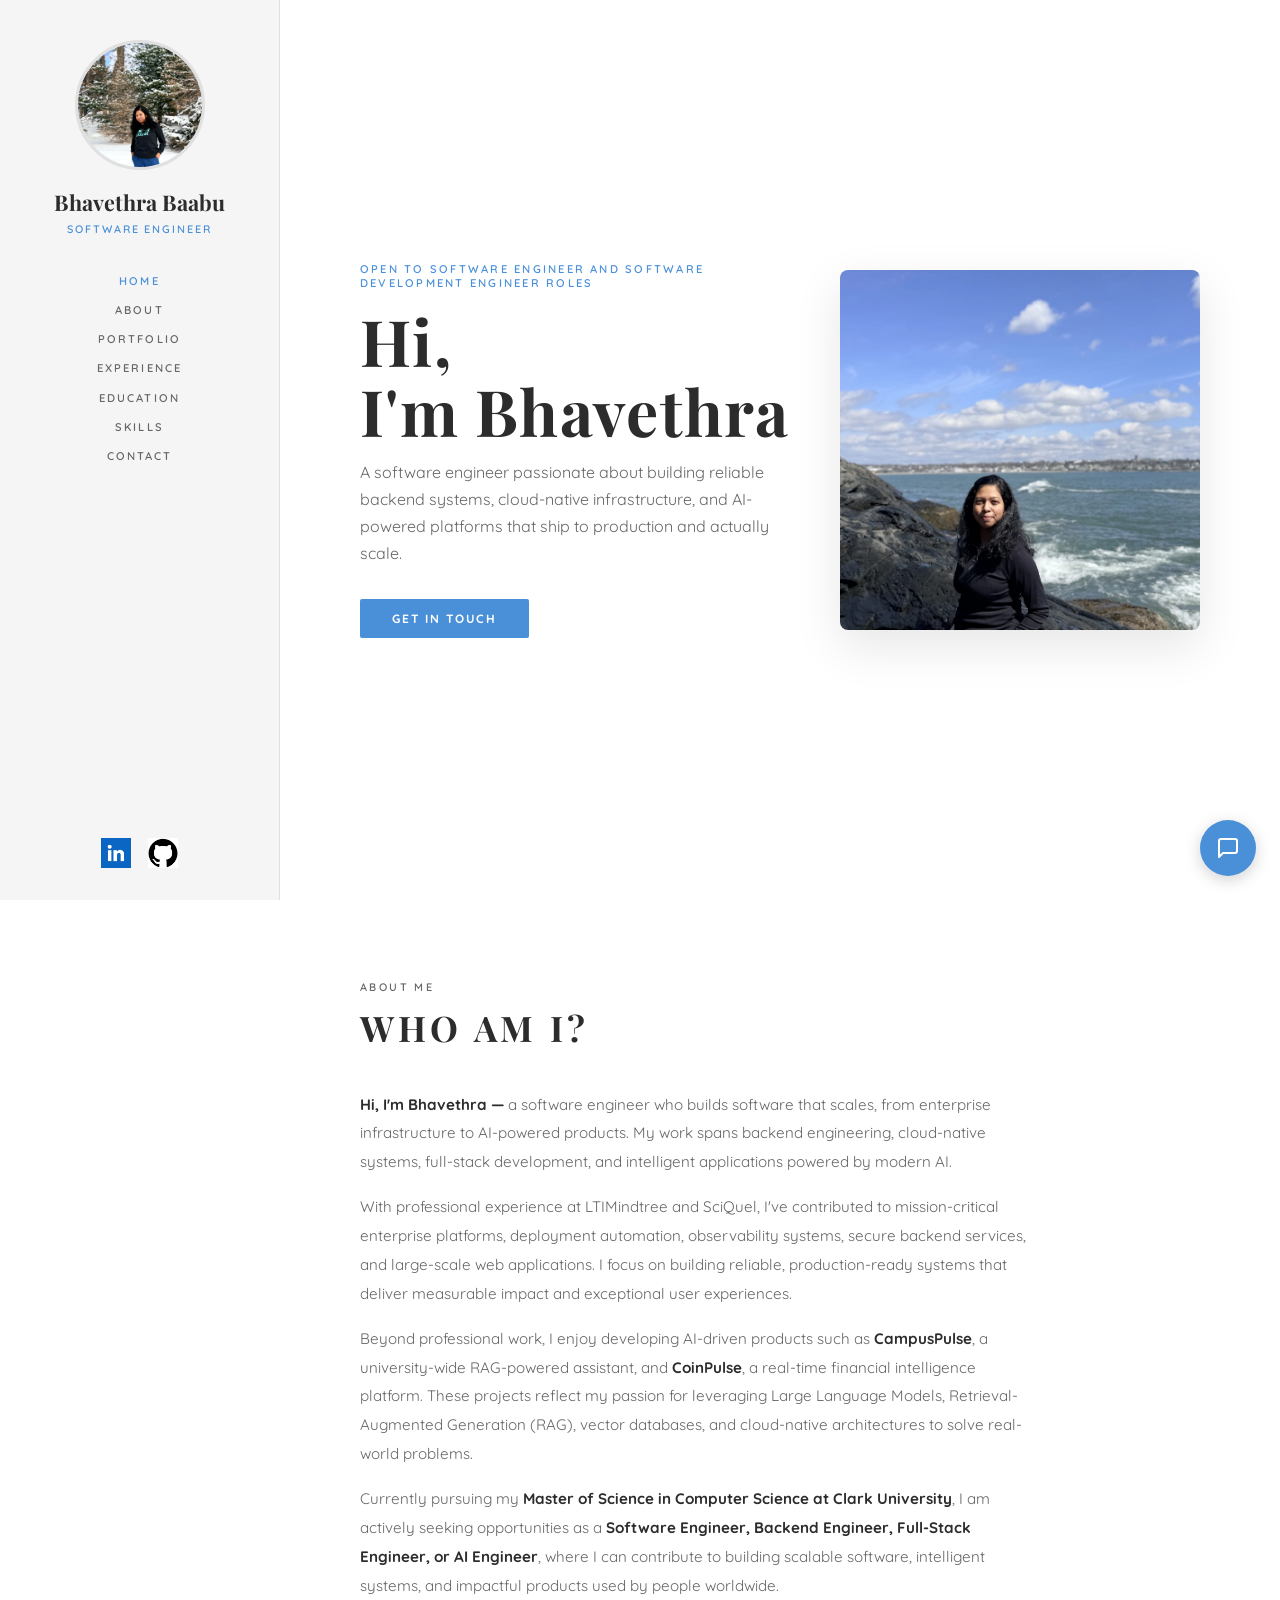
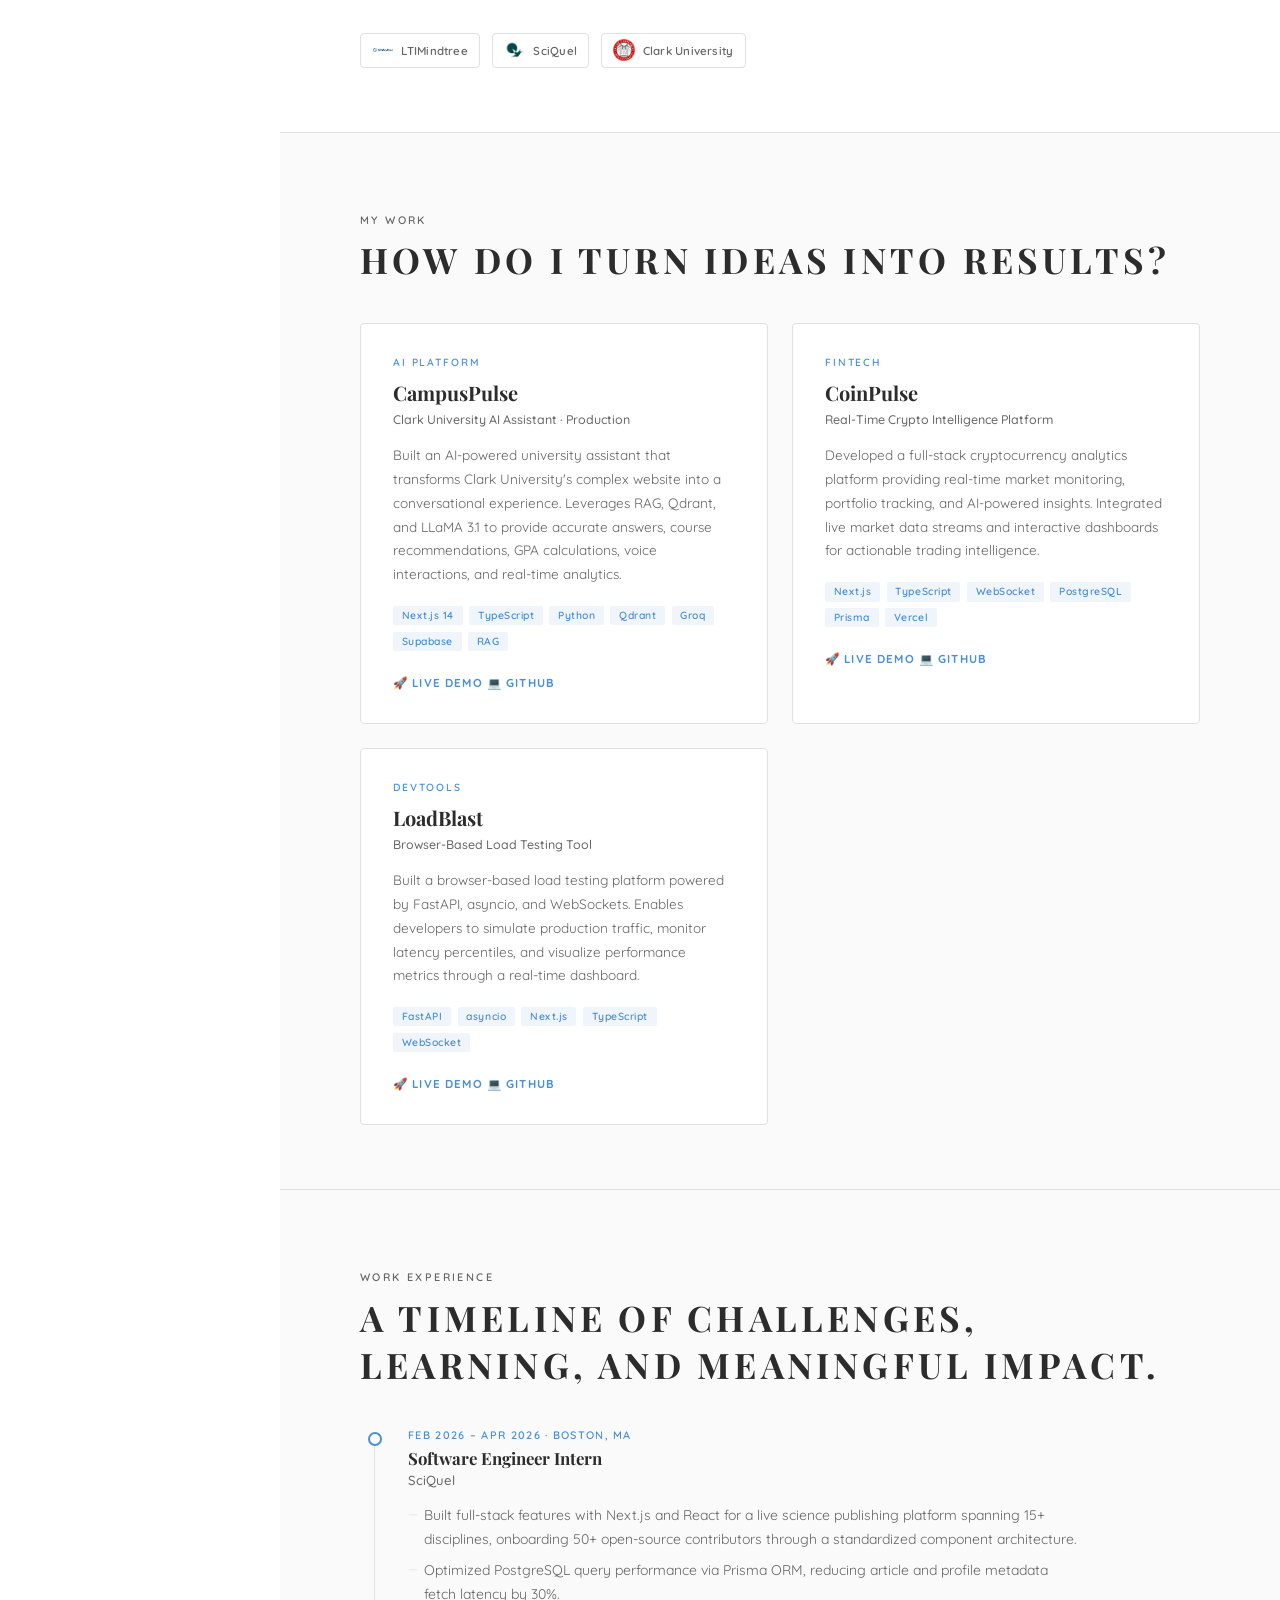
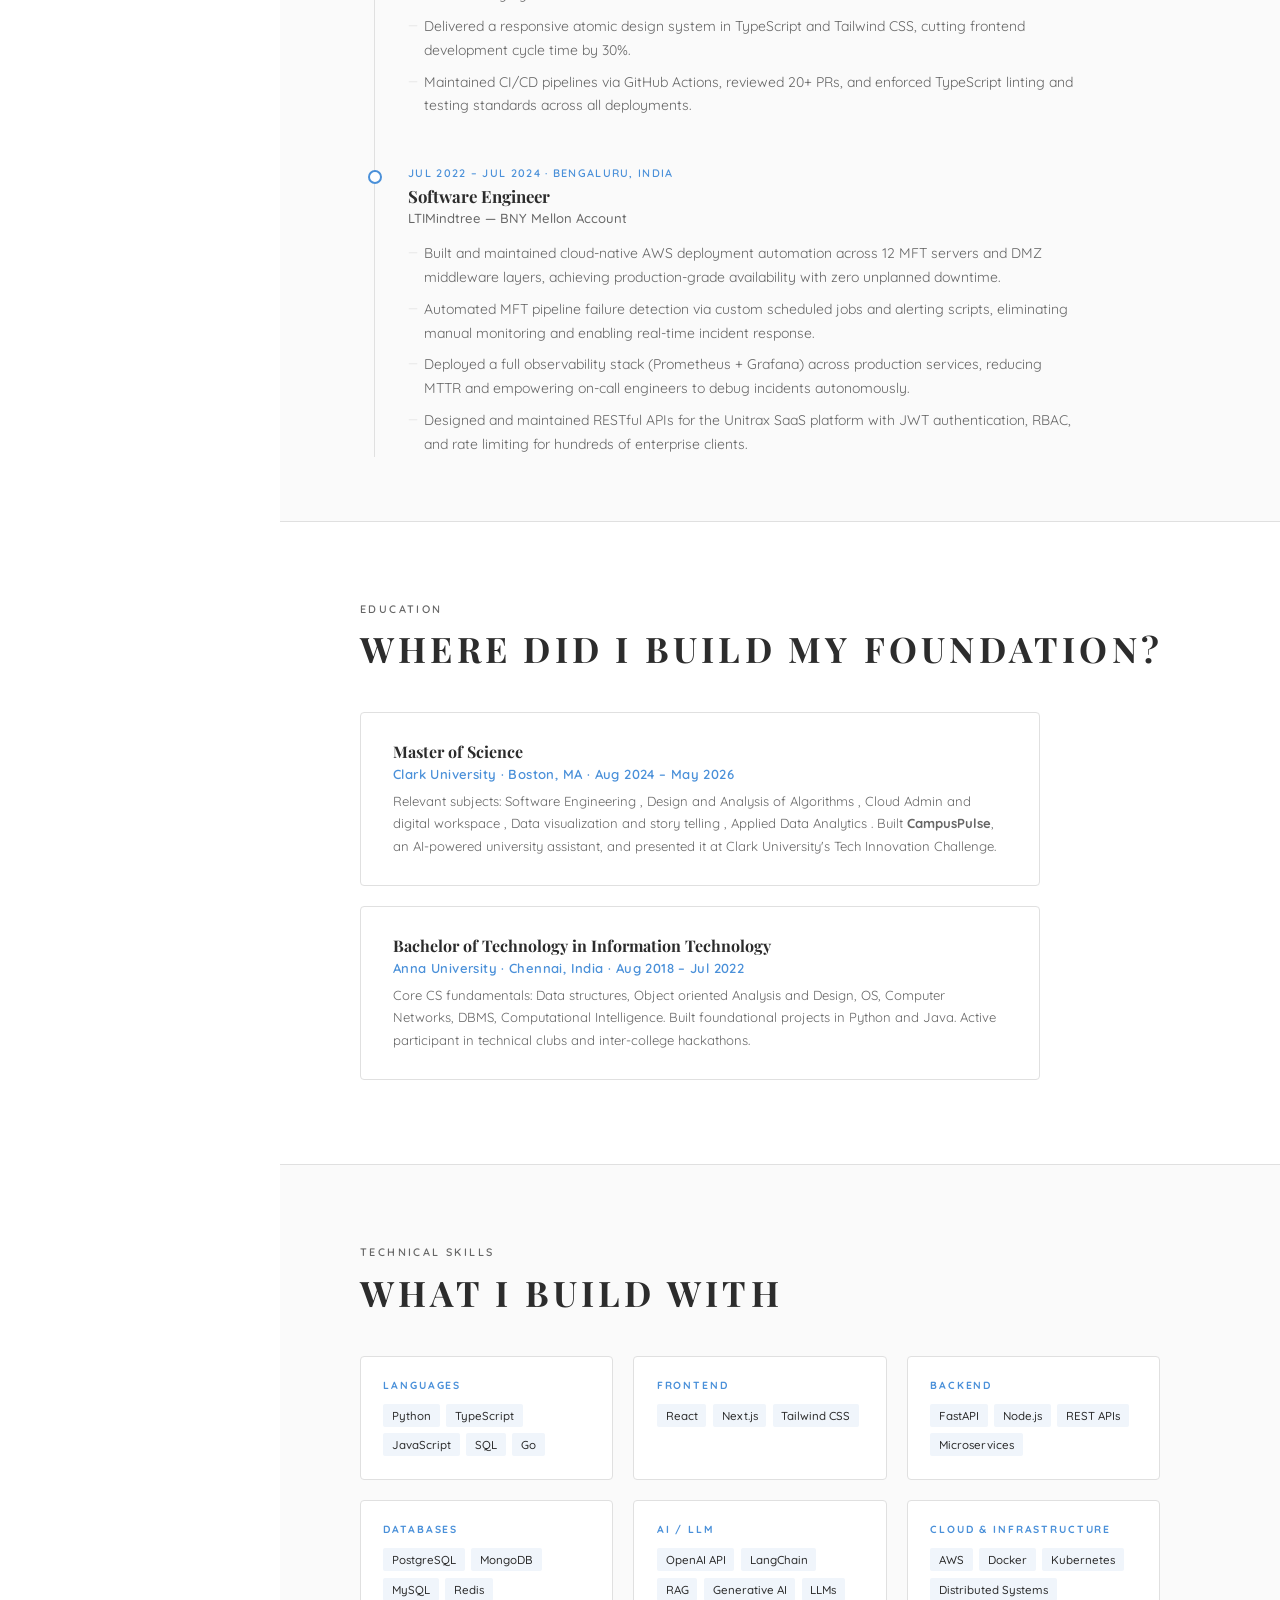
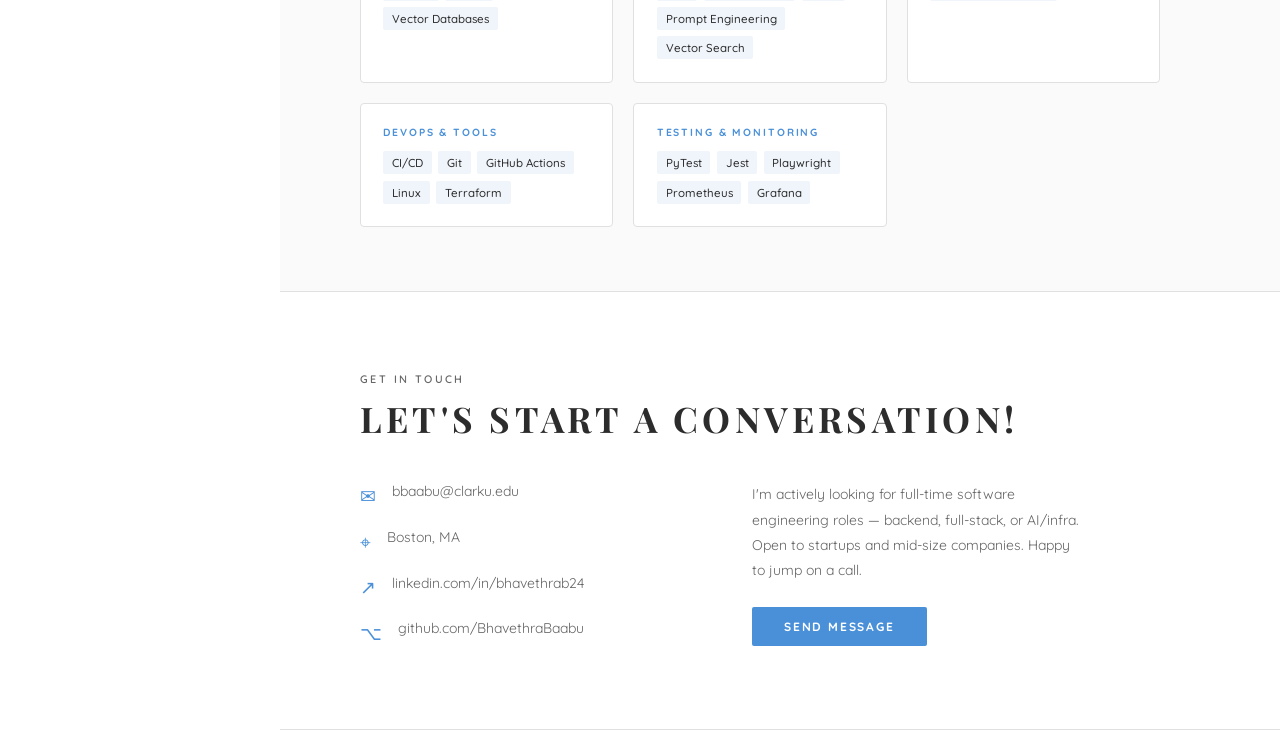
==== commit 2044722e: "Update heading in experience section" ====
--- a/index.html
+++ b/index.html
@@ -856,7 +856,7 @@
   <!-- EXPERIENCE -->
   <section id="experience" class="colorlib-section">
     <span class="heading-meta">Work Experience</span>
-    <h2 class="colorlib-heading">How Have I Made An Impact?</h2>
+    <h2 class="colorlib-heading">A timeline of challenges, learning, and meaningful impact.</h2>
     <div class="timeline">
 
       <div class="timeline-entry">
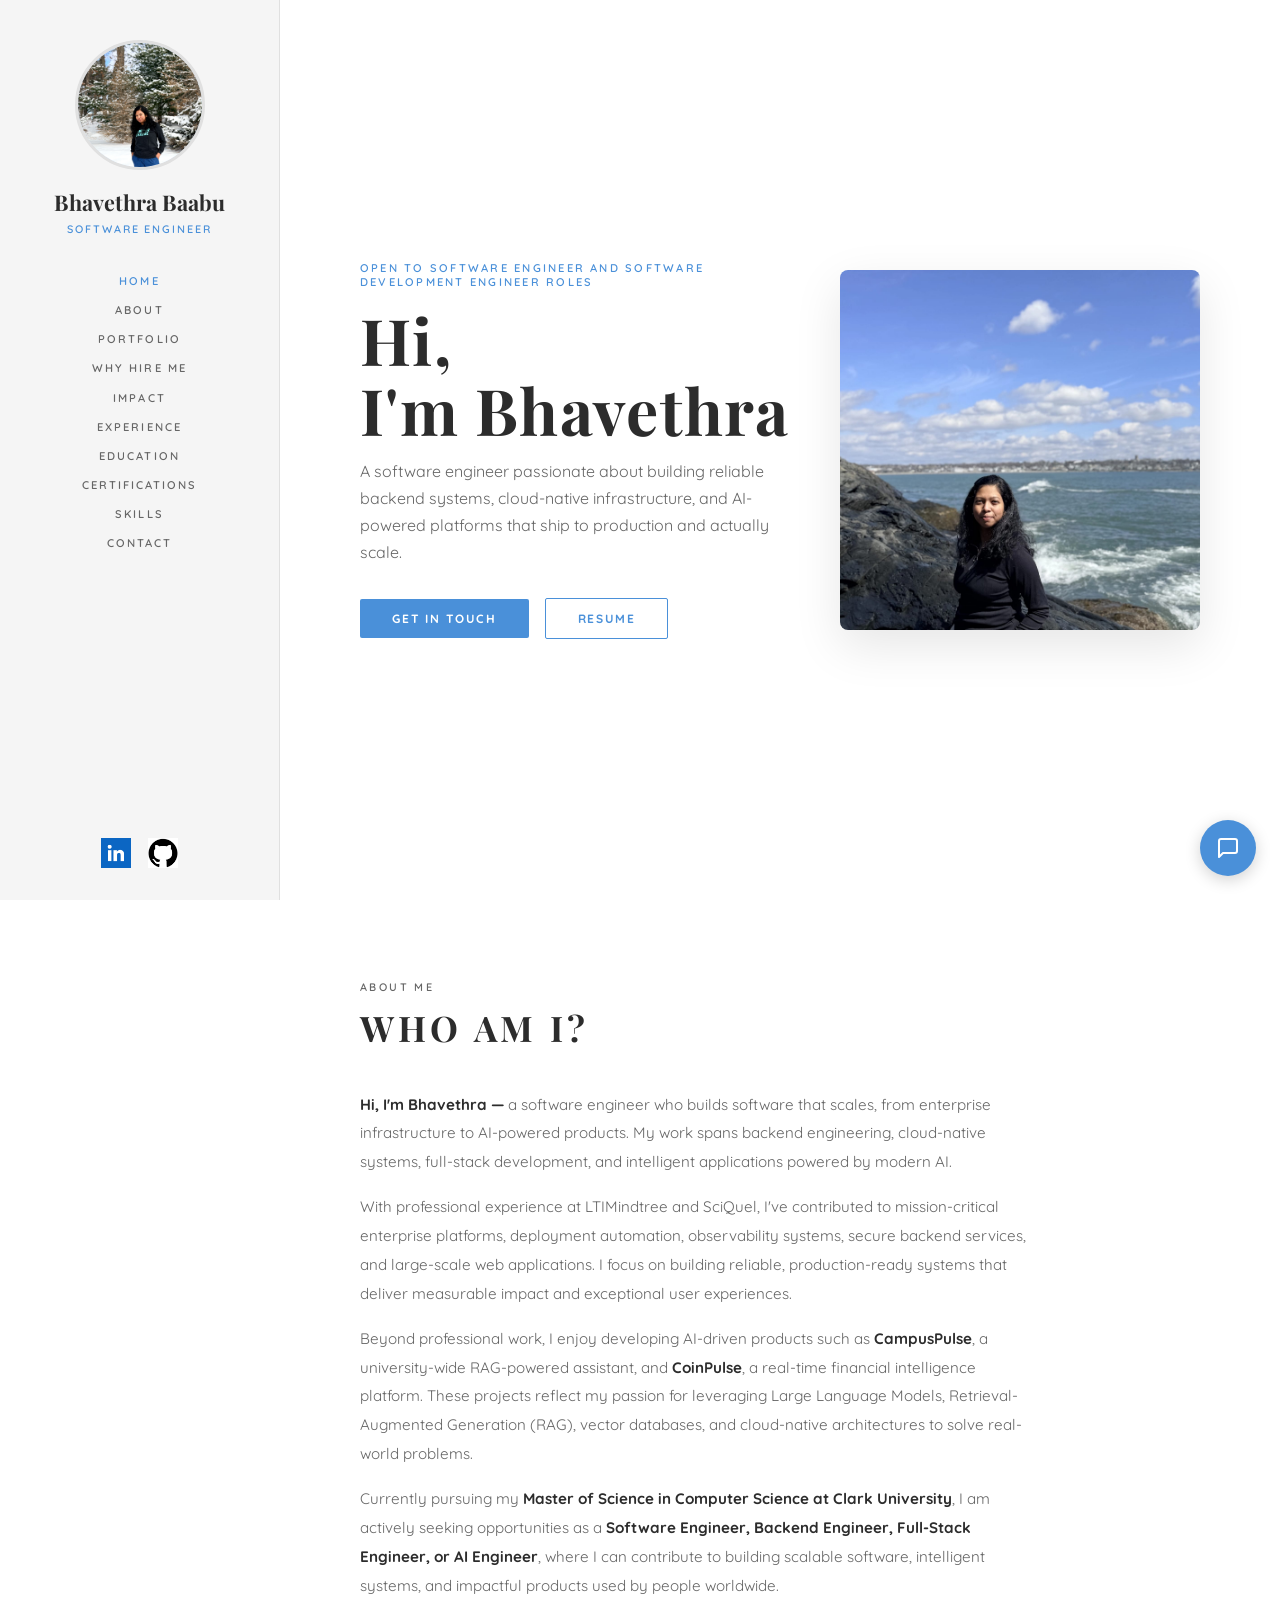
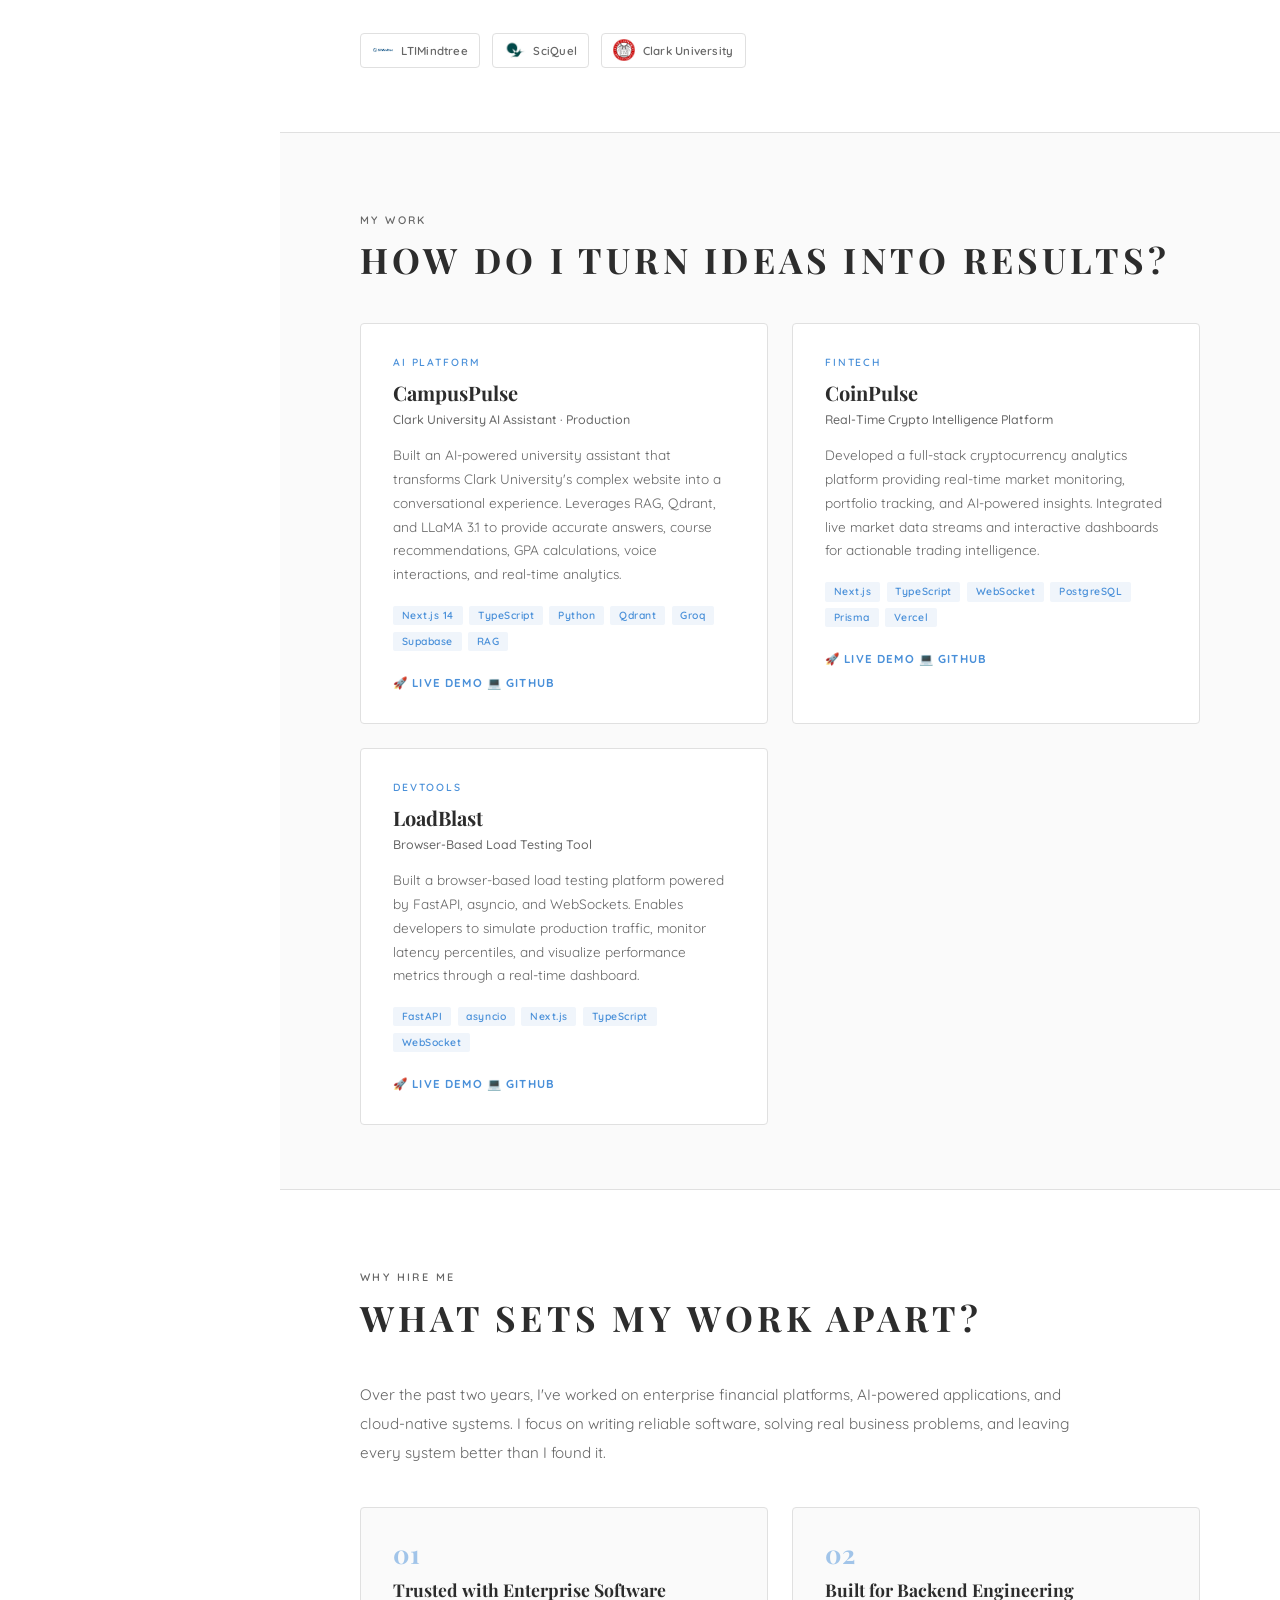
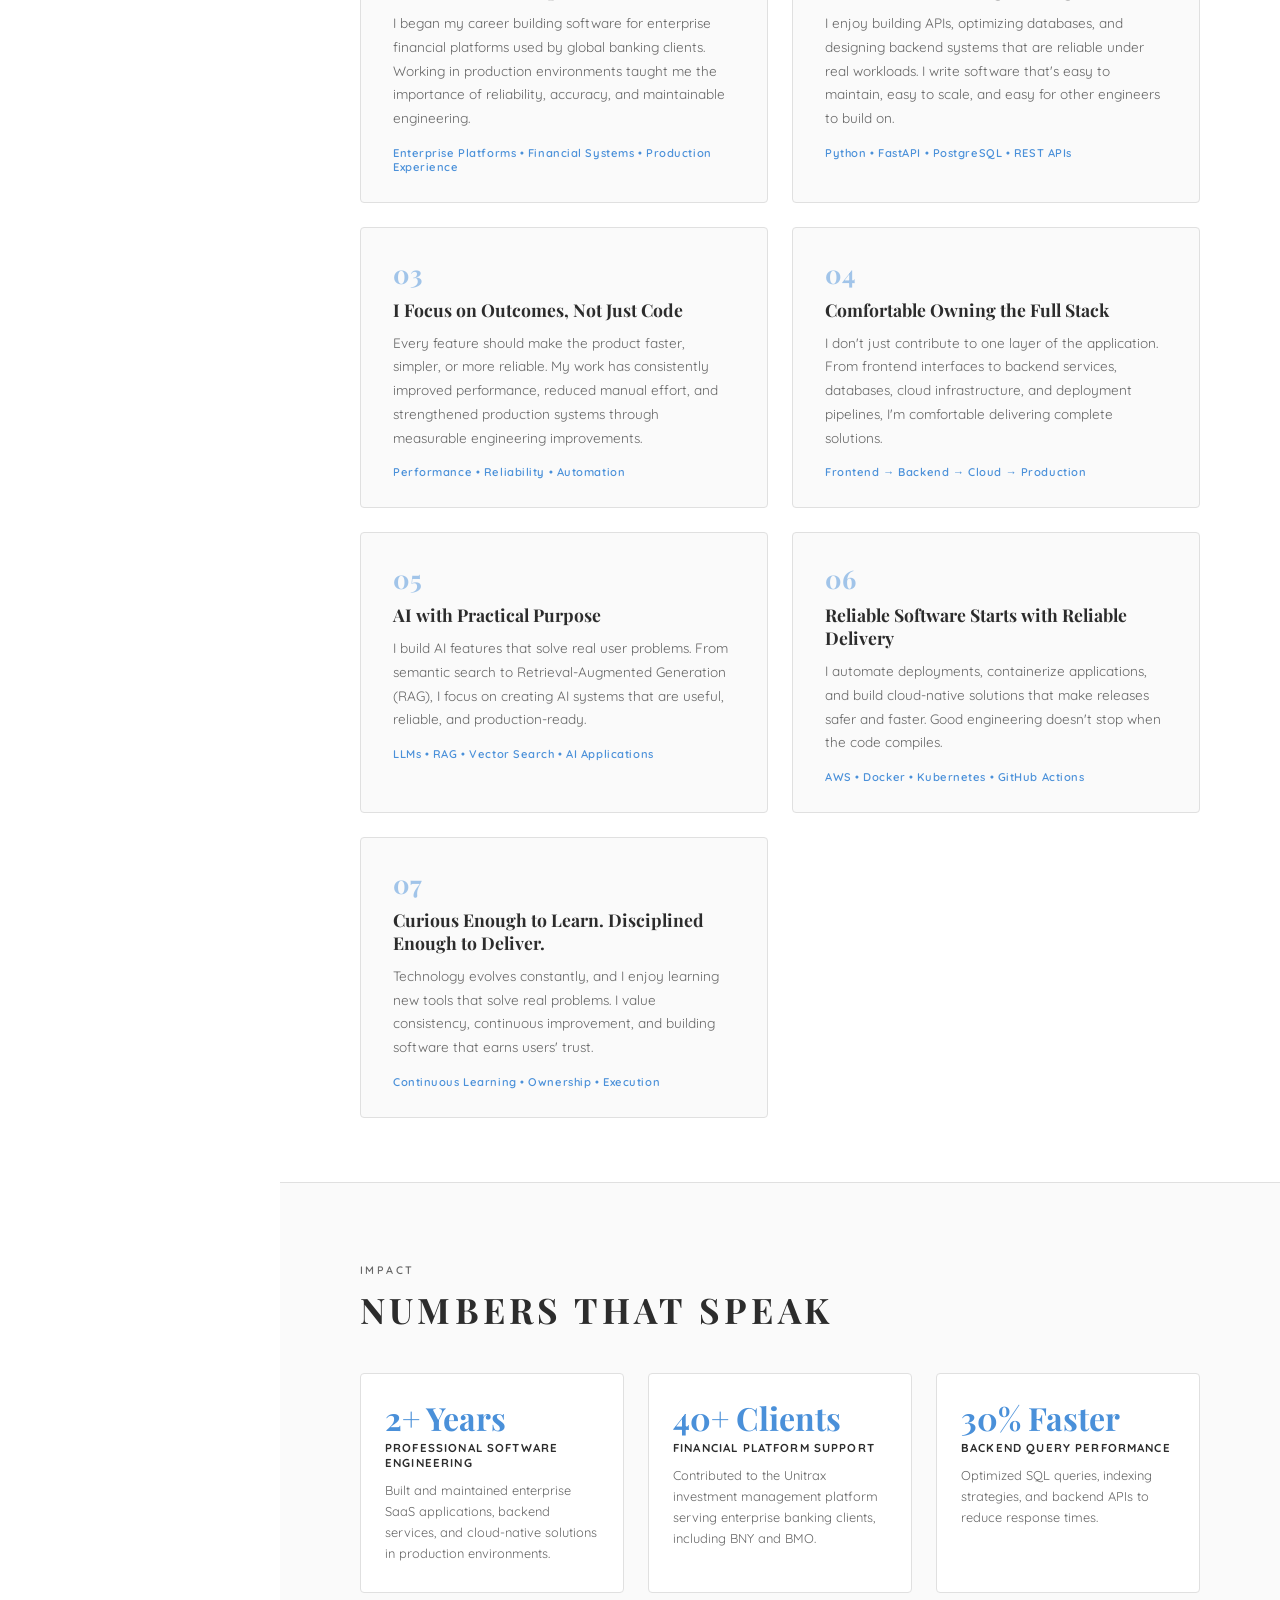
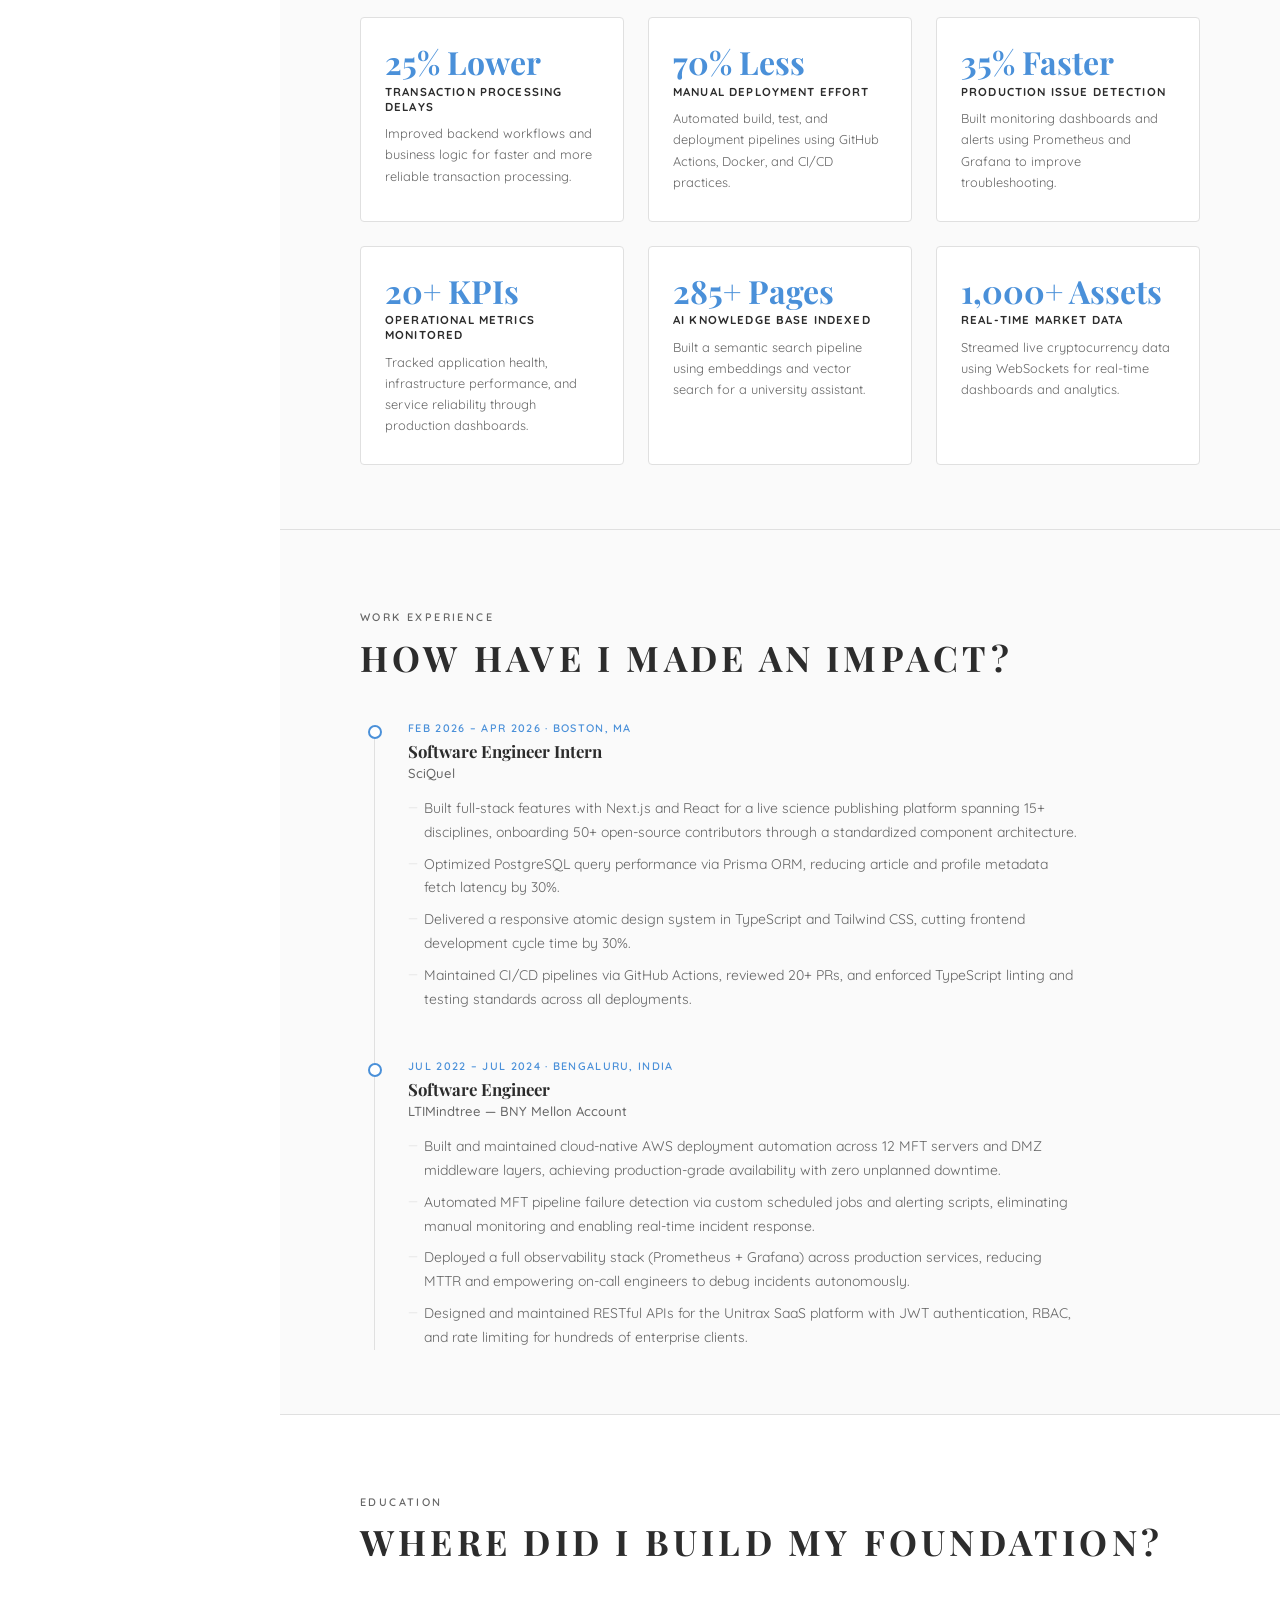
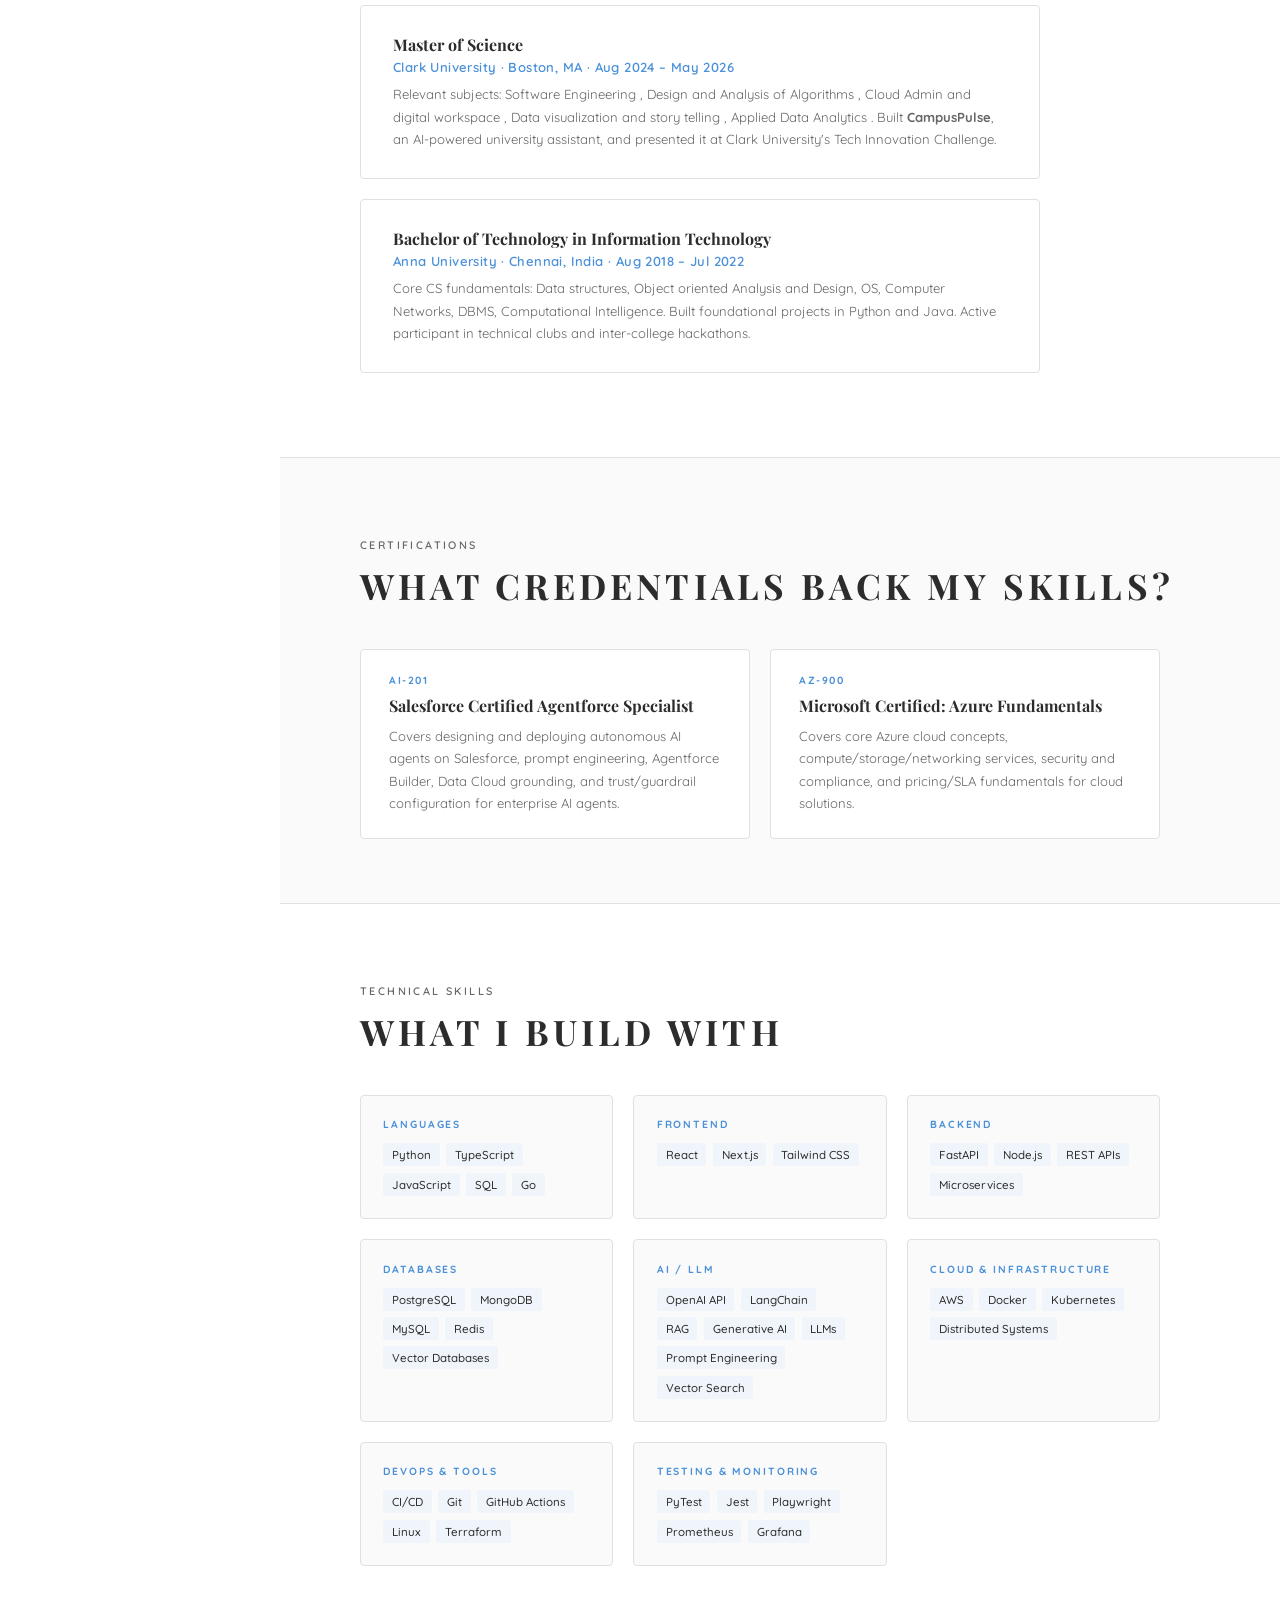
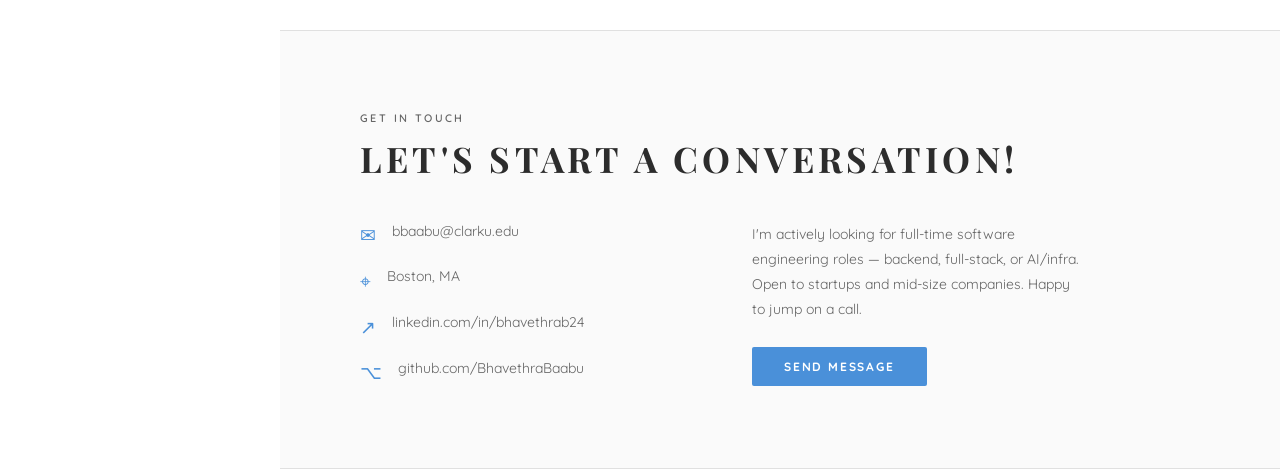
==== commit 1ebf698e: "Added few sections" ====
--- a/index.html
+++ b/index.html
@@ -8,7 +8,7 @@
 <link href="https://fonts.googleapis.com/css2?family=Playfair+Display:wght@400;700&family=Quicksand:wght@300;400;500;600;700&display=swap" rel="stylesheet">
 <style>
   *, *::before, *::after { box-sizing: border-box; margin: 0; padding: 0; }
-
+ 
   :root {
     --sidebar-w: 280px;
     --bg: #ffffff;
@@ -20,9 +20,9 @@
     --serif: 'Playfair Display', serif;
     --sans: 'Quicksand', sans-serif;
   }
-
+ 
   html { scroll-behavior: smooth; }
-
+ 
   body {
     font-family: var(--sans);
     color: var(--text);
@@ -30,7 +30,7 @@
     display: flex;
     min-height: 100vh;
   }
-
+ 
   /* ── SIDEBAR ── */
   #sidebar {
     width: var(--sidebar-w);
@@ -46,7 +46,7 @@
     z-index: 50;
     overflow-y: auto;
   }
-
+ 
   .avatar-wrap {
     width: 130px;
     height: 130px;
@@ -57,7 +57,7 @@
     background: #dce8f5;
     flex-shrink: 0;
   }
-
+ 
   .avatar-wrap img {
     width: 100%;
     height: 100%;
@@ -65,7 +65,7 @@
     object-position: center top;
     display: block;
   }
-
+ 
   .sidebar-name {
     font-family: var(--serif);
     font-size: 1.35rem;
@@ -75,7 +75,7 @@
     margin-bottom: 0.35rem;
     line-height: 1.2;
   }
-
+ 
   .sidebar-role {
     font-size: 0.68rem;
     letter-spacing: 0.18em;
@@ -85,16 +85,16 @@
     font-weight: 600;
     margin-bottom: 2rem;
   }
-
+ 
   nav ul {
     list-style: none;
     width: 100%;
     text-align: center;
     margin-bottom: 2rem;
   }
-
+ 
   nav ul li { margin-bottom: 0.15rem; }
-
+ 
   nav ul li a {
     display: block;
     font-size: 0.7rem;
@@ -106,10 +106,10 @@
     padding: 0.4rem 0;
     transition: color 0.2s;
   }
-
+ 
   nav ul li a:hover,
   nav ul li a.active { color: var(--accent); }
-
+ 
   .social-icons {
     display: flex;
     align-items: center;
@@ -118,7 +118,7 @@
     margin-top: auto;
     padding-top: 1.5rem;
   }
-
+ 
   .social-icons a {
     display: inline-flex;
     align-items: center;
@@ -126,32 +126,32 @@
     text-decoration: none;
     transition: opacity 0.2s, transform 0.2s;
   }
-
+ 
   .social-icons a:hover {
     opacity: 0.75;
     transform: translateY(-1px);
   }
-
+ 
   .social-img {
     width: 30px;
     height: 30px;
     object-fit: contain;
     display: block;
   }
-
+ 
   /* ── MAIN ── */
   #main {
     margin-left: var(--sidebar-w);
     flex: 1;
     min-height: 100vh;
   }
-
+ 
   /* ── SECTION SHARED ── */
   .colorlib-section {
     padding: 5rem 5rem 4rem;
     border-bottom: 1px solid var(--border);
   }
-
+ 
   .heading-meta {
     display: block;
     font-size: 0.68rem;
@@ -161,7 +161,7 @@
     font-weight: 600;
     margin-bottom: 0.6rem;
   }
-
+ 
   h2.colorlib-heading {
     font-family: var(--serif);
     font-size: clamp(1.6rem, 3vw, 2.2rem);
@@ -171,7 +171,7 @@
     margin-bottom: 2.5rem;
     color: var(--text);
   }
-
+ 
   /* ── HOME / HERO ── */
   #home {
     min-height: 100vh;
@@ -181,7 +181,7 @@
     background: var(--bg);
     position: relative;
   }
-
+ 
   .hero-inner {
     display: flex;
     align-items: center;
@@ -190,17 +190,17 @@
     width: 100%;
     max-width: 1100px;
   }
-
+ 
   .hero-content {
     flex: 1;
     max-width: 620px;
   }
-
+ 
   .hero-image {
     flex-shrink: 0;
     width: clamp(260px, 30vw, 360px);
   }
-
+ 
   .hero-image img {
     width: 100%;
     aspect-ratio: 1;
@@ -210,7 +210,7 @@
     box-shadow: 0 16px 48px rgba(0, 0, 0, 0.1);
     display: block;
   }
-
+ 
   .hero-eyebrow {
     font-size: 0.7rem;
     letter-spacing: 0.2em;
@@ -219,7 +219,7 @@
     font-weight: 600;
     margin-bottom: 1rem;
   }
-
+ 
   .hero-name {
     font-family: var(--serif);
     font-size: clamp(2.5rem, 5vw, 4rem);
@@ -228,7 +228,7 @@
     margin-bottom: 0.75rem;
     letter-spacing: 0.02em;
   }
-
+ 
   .hero-sub {
     font-size: 1rem;
     color: var(--muted);
@@ -236,7 +236,7 @@
     line-height: 1.7;
     max-width: 480px;
   }
-
+ 
   .hero-btn {
     display: inline-block;
     font-size: 0.75rem;
@@ -250,9 +250,33 @@
     border-radius: 2px;
     transition: opacity 0.2s, transform 0.2s;
   }
-
+ 
   .hero-btn:hover { opacity: 0.85; transform: translateY(-1px); }
-
+ 
+  .hero-btn-outline {
+    display: inline-block;
+    font-size: 0.75rem;
+    letter-spacing: 0.15em;
+    text-transform: uppercase;
+    font-weight: 700;
+    padding: 0.75rem 2rem;
+    background: transparent;
+    color: var(--accent);
+    text-decoration: none;
+    border-radius: 2px;
+    border: 1.5px solid var(--accent);
+    transition: background 0.2s, color 0.2s, transform 0.2s;
+  }
+ 
+  .hero-btn-outline:hover { background: var(--accent); color: #fff; transform: translateY(-1px); }
+ 
+  .hero-btn-row {
+    display: flex;
+    align-items: center;
+    gap: 1rem;
+    flex-wrap: wrap;
+  }
+ 
   /* ── ABOUT ── */
   #about .about-desc {
     font-size: 0.95rem;
@@ -260,11 +284,11 @@
     line-height: 1.9;
     max-width: 680px;
   }
-
+ 
   #about .about-desc p + p { margin-top: 1rem; }
-
+ 
   #about strong { color: var(--text); font-weight: 700; }
-
+ 
   .company-strip {
     display: flex;
     align-items: center;
@@ -272,7 +296,7 @@
     margin-top: 2rem;
     flex-wrap: nowrap;
   }
-
+ 
   .company-logo {
     font-family: var(--sans);
     font-size: 0.72rem;
@@ -289,9 +313,9 @@
     flex-shrink: 0;
     transition: border-color 0.2s, color 0.2s;
   }
-
+ 
   .company-logo:hover { border-color: var(--accent); color: var(--accent); }
-
+ 
   .company-img {
     width: 22px;
     height: 22px;
@@ -299,7 +323,7 @@
     flex-shrink: 0;
     display: block;
   }
-
+ 
   .company-logo .co-icon {
     width: 22px; height: 22px;
     border-radius: 50%;
@@ -311,16 +335,16 @@
     color: #fff;
     flex-shrink: 0;
   }
-
+ 
   /* ── PORTFOLIO ── */
   #portfolio { background: #fafafa; }
-
+ 
   .portfolio-grid {
     display: grid;
     grid-template-columns: 1fr 1fr;
     gap: 1.5rem;
   }
-
+ 
   .project-card {
     background: var(--bg);
     border: 1px solid var(--border);
@@ -330,12 +354,12 @@
     overflow: hidden;
     transition: box-shadow 0.25s, transform 0.25s;
   }
-
+ 
   .project-card:hover {
     box-shadow: 0 8px 32px rgba(0,0,0,0.08);
     transform: translateY(-2px);
   }
-
+ 
   .project-card::after {
     content: '';
     position: absolute;
@@ -345,9 +369,9 @@
     opacity: 0;
     transition: opacity 0.25s;
   }
-
+ 
   .project-card:hover::after { opacity: 1; }
-
+ 
   .project-type {
     font-size: 0.65rem;
     letter-spacing: 0.18em;
@@ -356,35 +380,35 @@
     font-weight: 600;
     margin-bottom: 0.6rem;
   }
-
+ 
   .project-name {
     font-family: var(--serif);
     font-size: 1.25rem;
     font-weight: 700;
     margin-bottom: 0.4rem;
   }
-
+ 
   .project-sub {
     font-size: 0.78rem;
     color: var(--muted);
     margin-bottom: 1rem;
     font-weight: 500;
   }
-
+ 
   .project-desc {
     font-size: 0.85rem;
     color: var(--muted);
     line-height: 1.75;
     margin-bottom: 1.25rem;
   }
-
+ 
   .project-tags {
     display: flex;
     flex-wrap: wrap;
     gap: 0.4rem;
     margin-bottom: 1.25rem;
   }
-
+ 
   .ptag {
     font-size: 0.65rem;
     padding: 0.2rem 0.55rem;
@@ -394,7 +418,7 @@
     font-weight: 600;
     letter-spacing: 0.05em;
   }
-
+ 
   .project-link {
     font-size: 0.72rem;
     letter-spacing: 0.1em;
@@ -405,19 +429,124 @@
     border-bottom: 1px solid transparent;
     transition: border-color 0.2s;
   }
-
+ 
   .project-link:hover { border-color: var(--accent); }
-
+ 
+  /* ── WHY HIRE ME ── */
+  #why-hire-me { background: var(--bg); }
+ 
+  .why-intro {
+    font-size: 0.95rem;
+    color: var(--muted);
+    line-height: 1.9;
+    max-width: 720px;
+    margin-bottom: 2.5rem;
+  }
+ 
+  .why-grid {
+    display: grid;
+    grid-template-columns: 1fr 1fr;
+    gap: 1.5rem;
+  }
+ 
+  .why-card {
+    background: #fafafa;
+    border: 1px solid var(--border);
+    border-radius: 4px;
+    padding: 1.75rem 2rem;
+    position: relative;
+    transition: box-shadow 0.25s, transform 0.25s, border-color 0.25s;
+  }
+ 
+  .why-card:hover {
+    box-shadow: 0 8px 32px rgba(0,0,0,0.08);
+    transform: translateY(-2px);
+    border-color: var(--accent);
+  }
+ 
+  .why-num {
+    font-family: var(--serif);
+    font-size: 1.6rem;
+    font-weight: 700;
+    color: var(--accent);
+    opacity: 0.5;
+    margin-bottom: 0.5rem;
+  }
+ 
+  .why-title {
+    font-family: var(--serif);
+    font-size: 1.1rem;
+    font-weight: 700;
+    margin-bottom: 0.6rem;
+  }
+ 
+  .why-desc {
+    font-size: 0.85rem;
+    color: var(--muted);
+    line-height: 1.75;
+    margin-bottom: 1rem;
+  }
+ 
+  .why-tags {
+    font-size: 0.7rem;
+    letter-spacing: 0.05em;
+    color: var(--accent);
+    font-weight: 600;
+  }
+ 
+  /* ── IMPACT ── */
+  #impact { background: #fafafa; }
+ 
+  .impact-grid {
+    display: grid;
+    grid-template-columns: repeat(auto-fit, minmax(230px, 1fr));
+    gap: 1.5rem;
+  }
+ 
+  .impact-card {
+    background: var(--bg);
+    border: 1px solid var(--border);
+    border-radius: 4px;
+    padding: 1.75rem 1.5rem;
+    transition: border-color 0.2s, transform 0.2s;
+  }
+ 
+  .impact-card:hover { border-color: var(--accent); transform: translateY(-2px); }
+ 
+  .impact-number {
+    font-family: var(--serif);
+    font-size: 2rem;
+    font-weight: 700;
+    color: var(--accent);
+    margin-bottom: 0.35rem;
+    line-height: 1;
+  }
+ 
+  .impact-label {
+    font-size: 0.72rem;
+    letter-spacing: 0.1em;
+    text-transform: uppercase;
+    font-weight: 700;
+    color: var(--text);
+    margin-bottom: 0.6rem;
+  }
+ 
+  .impact-desc {
+    font-size: 0.8rem;
+    color: var(--muted);
+    line-height: 1.65;
+  }
+ 
   /* ── TESTIMONIALS ── */
   #testimonials { background: var(--bg); }
-
+ 
   .testimonial-block {
     border-left: 3px solid var(--accent);
     padding: 1.5rem 0 1.5rem 2rem;
     margin-bottom: 2.5rem;
     max-width: 700px;
   }
-
+ 
   .testimonial-block blockquote {
     font-size: 0.92rem;
     color: var(--muted);
@@ -425,7 +554,7 @@
     font-style: italic;
     margin-bottom: 0.75rem;
   }
-
+ 
   .testimonial-block cite {
     font-size: 0.75rem;
     letter-spacing: 0.1em;
@@ -433,17 +562,17 @@
     font-style: normal;
     font-weight: 600;
   }
-
+ 
   .testimonial-block cite span {
     color: var(--muted);
     font-weight: 400;
   }
-
+ 
   /* ── EXPERIENCE ── */
   #experience { background: #fafafa; }
-
+ 
   .timeline { position: relative; max-width: 720px; }
-
+ 
   .timeline::before {
     content: '';
     position: absolute;
@@ -451,10 +580,10 @@
     width: 1px;
     background: var(--border);
   }
-
+ 
   .timeline-entry { padding: 0 0 3rem 3rem; position: relative; }
   .timeline-entry:last-child { padding-bottom: 0; }
-
+ 
   .timeline-dot {
     position: absolute;
     left: 8px; top: 4px;
@@ -463,7 +592,7 @@
     border: 2px solid var(--accent);
     background: var(--bg);
   }
-
+ 
   .timeline-period {
     font-size: 0.68rem;
     letter-spacing: 0.12em;
@@ -472,28 +601,28 @@
     font-weight: 600;
     margin-bottom: 0.3rem;
   }
-
+ 
   .timeline-role {
     font-family: var(--serif);
     font-size: 1.05rem;
     font-weight: 700;
     margin-bottom: 0.2rem;
   }
-
+ 
   .timeline-company {
     font-size: 0.82rem;
     color: var(--muted);
     margin-bottom: 1rem;
     font-weight: 500;
   }
-
+ 
   .timeline-bullets {
     list-style: none;
     display: flex;
     flex-direction: column;
     gap: 0.5rem;
   }
-
+ 
   .timeline-bullets li {
     font-size: 0.875rem;
     color: var(--muted);
@@ -501,7 +630,7 @@
     position: relative;
     line-height: 1.7;
   }
-
+ 
   .timeline-bullets li::before {
     content: '—';
     position: absolute;
@@ -509,10 +638,10 @@
     color: var(--border);
     font-size: 0.75rem;
   }
-
+ 
   /* ── EDUCATION ── */
   #education { background: var(--bg); }
-
+ 
   .edu-block {
     border: 1px solid var(--border);
     border-radius: 4px;
@@ -521,16 +650,16 @@
     max-width: 680px;
     transition: border-color 0.2s;
   }
-
+ 
   .edu-block:hover { border-color: var(--accent); }
-
+ 
   .edu-degree {
     font-family: var(--serif);
     font-size: 1rem;
     font-weight: 700;
     margin-bottom: 0.25rem;
   }
-
+ 
   .edu-school {
     font-size: 0.82rem;
     color: var(--accent);
@@ -538,30 +667,73 @@
     margin-bottom: 0.5rem;
     letter-spacing: 0.03em;
   }
-
+ 
   .edu-detail {
     font-size: 0.82rem;
     color: var(--muted);
     line-height: 1.7;
   }
-
+ 
+  /* ── CERTIFICATIONS ── */
+  #certifications { background: #fafafa; }
+ 
+  .cert-grid {
+    display: grid;
+    grid-template-columns: repeat(auto-fit, minmax(300px, 1fr));
+    gap: 1.25rem;
+    max-width: 800px;
+  }
+ 
+  .cert-card {
+    background: var(--bg);
+    border: 1px solid var(--border);
+    border-radius: 4px;
+    padding: 1.5rem 1.75rem;
+    transition: border-color 0.2s, transform 0.2s;
+  }
+ 
+  .cert-card:hover { border-color: var(--accent); transform: translateY(-2px); }
+ 
+  .cert-code {
+    font-size: 0.65rem;
+    letter-spacing: 0.15em;
+    text-transform: uppercase;
+    color: var(--accent);
+    font-weight: 700;
+    margin-bottom: 0.5rem;
+  }
+ 
+  .cert-name {
+    font-family: var(--serif);
+    font-size: 1rem;
+    font-weight: 700;
+    margin-bottom: 0.5rem;
+    line-height: 1.4;
+  }
+ 
+  .cert-desc {
+    font-size: 0.82rem;
+    color: var(--muted);
+    line-height: 1.7;
+  }
+ 
   /* ── SKILLS ── */
-  #skills { background: #fafafa; }
-
+  #skills { background: var(--bg); }
+ 
   .skills-grid {
     display: grid;
     grid-template-columns: repeat(auto-fit, minmax(220px, 1fr));
     gap: 1.25rem;
     max-width: 800px;
   }
-
+ 
   .skill-group {
-    background: var(--bg);
+    background: #fafafa;
     border: 1px solid var(--border);
     border-radius: 4px;
     padding: 1.4rem;
   }
-
+ 
   .skill-group-title {
     font-size: 0.65rem;
     letter-spacing: 0.18em;
@@ -570,9 +742,9 @@
     font-weight: 700;
     margin-bottom: 0.75rem;
   }
-
+ 
   .skill-tags { display: flex; flex-wrap: wrap; gap: 0.4rem; }
-
+ 
   .stag {
     font-size: 0.72rem;
     padding: 0.25rem 0.55rem;
@@ -581,40 +753,40 @@
     border-radius: 2px;
     font-weight: 500;
   }
-
+ 
   /* ── CONTACT ── */
-  #contact { background: var(--bg); }
-
+  #contact { background: #fafafa; }
+ 
   .contact-grid {
     display: grid;
     grid-template-columns: 1fr 1fr;
     gap: 4rem;
     max-width: 720px;
   }
-
+ 
   .contact-item {
     display: flex;
     align-items: flex-start;
     gap: 1rem;
     margin-bottom: 1.25rem;
   }
-
+ 
   .contact-icon {
     font-size: 1.2rem;
     color: var(--accent);
     flex-shrink: 0;
     margin-top: 0.1rem;
   }
-
+ 
   .contact-item a, .contact-item p {
     font-size: 0.875rem;
     color: var(--muted);
     text-decoration: none;
     transition: color 0.2s;
   }
-
+ 
   .contact-item a:hover { color: var(--accent); }
-
+ 
   .opt-note {
     display: inline-block;
     font-size: 0.68rem;
@@ -628,7 +800,7 @@
     font-weight: 600;
     margin-bottom: 1.5rem;
   }
-
+ 
   /* ── RESPONSIVE ── */
   @media (max-width: 900px) {
     #sidebar { display: none; }
@@ -646,16 +818,17 @@
     }
     .company-strip { flex-wrap: wrap; }
     .portfolio-grid { grid-template-columns: 1fr; }
+    .why-grid { grid-template-columns: 1fr; }
     .contact-grid { grid-template-columns: 1fr; gap: 0; }
   }
-
+ 
   @media (prefers-reduced-motion: reduce) {
     * { transition: none !important; }
   }
 </style>
 </head>
 <body>
-
+ 
 <!-- SIDEBAR -->
 <aside id="sidebar">
   <div class="avatar-wrap">
@@ -663,19 +836,22 @@
   </div>
   <div class="sidebar-name">Bhavethra Baabu</div>
   <div class="sidebar-role">Software Engineer</div>
-
+ 
   <nav>
     <ul>
       <li><a href="#home" class="active">Home</a></li>
       <li><a href="#about">About</a></li>
       <li><a href="#portfolio">Portfolio</a></li>
+      <li><a href="#why-hire-me">Why Hire Me</a></li>
+      <li><a href="#impact">Impact</a></li>
       <li><a href="#experience">Experience</a></li>
       <li><a href="#education">Education</a></li>
+      <li><a href="#certifications">Certifications</a></li>
       <li><a href="#skills">Skills</a></li>
       <li><a href="#contact">Contact</a></li>
     </ul>
   </nav>
-
+ 
   <div class="social-icons">
     <a href="https://linkedin.com/in/bhavethrab24" target="_blank" rel="noopener noreferrer" aria-label="LinkedIn">
       <img src="images/linkedin.png" alt="LinkedIn" class="social-img">
@@ -685,10 +861,10 @@
     </a>
   </div>
 </aside>
-
+ 
 <!-- MAIN -->
 <div id="main">
-
+ 
   <!-- HOME -->
   <section id="home">
     <div class="hero-inner">
@@ -698,14 +874,17 @@
         <p class="hero-sub">
           A software engineer passionate about building reliable backend systems, cloud-native infrastructure, and AI-powered platforms that ship to production and actually scale.
         </p>
-        <a href="mailto:bbaabu@clarku.edu" class="hero-btn">Get In Touch</a>
+        <div class="hero-btn-row">
+          <a href="mailto:bbaabu@clarku.edu" class="hero-btn">Get In Touch</a>
+          <a href="resume/Bhavethra_Baabu_Resume.pdf" download class="hero-btn-outline">Resume</a>
+        </div>
       </div>
       <div class="hero-image">
         <img src="images/mee2.jpeg" alt="Bhavethra Baabu">
       </div>
     </div>
   </section>
-
+ 
   <!-- ABOUT -->
   <section id="about" class="colorlib-section">
     <span class="heading-meta">About Me</span>
@@ -726,9 +905,9 @@
 		  <p>
 			Currently pursuing my <strong>Master of Science in Computer Science at Clark University</strong>, I am actively seeking opportunities as a <strong>Software Engineer, Backend Engineer, Full-Stack Engineer, or AI Engineer</strong>, where I can contribute to building scalable software, intelligent systems, and impactful products used by people worldwide.
 		  </p>
-
+ 
     </div>
-
+ 
     <div class="company-strip">
       <div class="company-logo">
         <img src="images/ltimindtree.png" alt="LTIMindtree" class="company-img">
@@ -743,9 +922,9 @@
         <span>Clark University</span>
       </div>
     </div>
-
+ 
   </section>
-
+ 
   <!-- PORTFOLIO -->
   <section id="portfolio" class="colorlib-section">
 	<span class="heading-meta">My Work</span>
@@ -851,14 +1030,140 @@
   
 	</div>
   </section>
-
-
+ 
+  <!-- WHY HIRE ME -->
+  <section id="why-hire-me" class="colorlib-section">
+    <span class="heading-meta">Why Hire Me</span>
+    <h2 class="colorlib-heading">What Sets My Work Apart?</h2>
+ 
+    <p class="why-intro">
+      Over the past two years, I've worked on enterprise financial platforms, AI-powered applications, and cloud-native systems. I focus on writing reliable software, solving real business problems, and leaving every system better than I found it.
+    </p>
+ 
+    <div class="why-grid">
+ 
+      <div class="why-card">
+        <div class="why-num">01</div>
+        <div class="why-title">Trusted with Enterprise Software</div>
+        <div class="why-desc">I began my career building software for enterprise financial platforms used by global banking clients. Working in production environments taught me the importance of reliability, accuracy, and maintainable engineering.</div>
+        <div class="why-tags">Enterprise Platforms • Financial Systems • Production Experience</div>
+      </div>
+ 
+      <div class="why-card">
+        <div class="why-num">02</div>
+        <div class="why-title">Built for Backend Engineering</div>
+        <div class="why-desc">I enjoy building APIs, optimizing databases, and designing backend systems that are reliable under real workloads. I write software that's easy to maintain, easy to scale, and easy for other engineers to build on.</div>
+        <div class="why-tags">Python • FastAPI • PostgreSQL • REST APIs</div>
+      </div>
+ 
+      <div class="why-card">
+        <div class="why-num">03</div>
+        <div class="why-title">I Focus on Outcomes, Not Just Code</div>
+        <div class="why-desc">Every feature should make the product faster, simpler, or more reliable. My work has consistently improved performance, reduced manual effort, and strengthened production systems through measurable engineering improvements.</div>
+        <div class="why-tags">Performance • Reliability • Automation</div>
+      </div>
+ 
+      <div class="why-card">
+        <div class="why-num">04</div>
+        <div class="why-title">Comfortable Owning the Full Stack</div>
+        <div class="why-desc">I don't just contribute to one layer of the application. From frontend interfaces to backend services, databases, cloud infrastructure, and deployment pipelines, I'm comfortable delivering complete solutions.</div>
+        <div class="why-tags">Frontend → Backend → Cloud → Production</div>
+      </div>
+ 
+      <div class="why-card">
+        <div class="why-num">05</div>
+        <div class="why-title">AI with Practical Purpose</div>
+        <div class="why-desc">I build AI features that solve real user problems. From semantic search to Retrieval-Augmented Generation (RAG), I focus on creating AI systems that are useful, reliable, and production-ready.</div>
+        <div class="why-tags">LLMs • RAG • Vector Search • AI Applications</div>
+      </div>
+ 
+      <div class="why-card">
+        <div class="why-num">06</div>
+        <div class="why-title">Reliable Software Starts with Reliable Delivery</div>
+        <div class="why-desc">I automate deployments, containerize applications, and build cloud-native solutions that make releases safer and faster. Good engineering doesn't stop when the code compiles.</div>
+        <div class="why-tags">AWS • Docker • Kubernetes • GitHub Actions</div>
+      </div>
+ 
+      <div class="why-card">
+        <div class="why-num">07</div>
+        <div class="why-title">Curious Enough to Learn. Disciplined Enough to Deliver.</div>
+        <div class="why-desc">Technology evolves constantly, and I enjoy learning new tools that solve real problems. I value consistency, continuous improvement, and building software that earns users' trust.</div>
+        <div class="why-tags">Continuous Learning • Ownership • Execution</div>
+      </div>
+ 
+    </div>
+  </section>
+ 
+  <!-- IMPACT -->
+  <section id="impact" class="colorlib-section">
+    <span class="heading-meta">Impact</span>
+    <h2 class="colorlib-heading">Numbers That Speak</h2>
+ 
+    <div class="impact-grid">
+ 
+      <div class="impact-card">
+        <div class="impact-number">2+ Years</div>
+        <div class="impact-label">Professional Software Engineering</div>
+        <div class="impact-desc">Built and maintained enterprise SaaS applications, backend services, and cloud-native solutions in production environments.</div>
+      </div>
+ 
+      <div class="impact-card">
+        <div class="impact-number">40+ Clients</div>
+        <div class="impact-label">Financial Platform Support</div>
+        <div class="impact-desc">Contributed to the Unitrax investment management platform serving enterprise banking clients, including BNY and BMO.</div>
+      </div>
+ 
+      <div class="impact-card">
+        <div class="impact-number">30% Faster</div>
+        <div class="impact-label">Backend Query Performance</div>
+        <div class="impact-desc">Optimized SQL queries, indexing strategies, and backend APIs to reduce response times.</div>
+      </div>
+ 
+      <div class="impact-card">
+        <div class="impact-number">25% Lower</div>
+        <div class="impact-label">Transaction Processing Delays</div>
+        <div class="impact-desc">Improved backend workflows and business logic for faster and more reliable transaction processing.</div>
+      </div>
+ 
+      <div class="impact-card">
+        <div class="impact-number">70% Less</div>
+        <div class="impact-label">Manual Deployment Effort</div>
+        <div class="impact-desc">Automated build, test, and deployment pipelines using GitHub Actions, Docker, and CI/CD practices.</div>
+      </div>
+ 
+      <div class="impact-card">
+        <div class="impact-number">35% Faster</div>
+        <div class="impact-label">Production Issue Detection</div>
+        <div class="impact-desc">Built monitoring dashboards and alerts using Prometheus and Grafana to improve troubleshooting.</div>
+      </div>
+ 
+      <div class="impact-card">
+        <div class="impact-number">20+ KPIs</div>
+        <div class="impact-label">Operational Metrics Monitored</div>
+        <div class="impact-desc">Tracked application health, infrastructure performance, and service reliability through production dashboards.</div>
+      </div>
+ 
+      <div class="impact-card">
+        <div class="impact-number">285+ Pages</div>
+        <div class="impact-label">AI Knowledge Base Indexed</div>
+        <div class="impact-desc">Built a semantic search pipeline using embeddings and vector search for a university assistant.</div>
+      </div>
+ 
+      <div class="impact-card">
+        <div class="impact-number">1,000+ Assets</div>
+        <div class="impact-label">Real-Time Market Data</div>
+        <div class="impact-desc">Streamed live cryptocurrency data using WebSockets for real-time dashboards and analytics.</div>
+      </div>
+ 
+    </div>
+  </section>
+ 
   <!-- EXPERIENCE -->
   <section id="experience" class="colorlib-section">
     <span class="heading-meta">Work Experience</span>
-    <h2 class="colorlib-heading">A timeline of challenges, learning, and meaningful impact.</h2>
+    <h2 class="colorlib-heading">How Have I Made An Impact?</h2>
     <div class="timeline">
-
+ 
       <div class="timeline-entry">
         <div class="timeline-dot"></div>
         <div class="timeline-period">Feb 2026 – Apr 2026 · Boston, MA</div>
@@ -871,7 +1176,7 @@
           <li>Maintained CI/CD pipelines via GitHub Actions, reviewed 20+ PRs, and enforced TypeScript linting and testing standards across all deployments.</li>
         </ul>
       </div>
-
+ 
       <div class="timeline-entry">
         <div class="timeline-dot"></div>
         <div class="timeline-period">Jul 2022 – Jul 2024 · Bengaluru, India</div>
@@ -884,15 +1189,15 @@
           <li>Designed and maintained RESTful APIs for the Unitrax SaaS platform with JWT authentication, RBAC, and rate limiting for hundreds of enterprise clients.</li>
         </ul>
       </div>
-
+ 
     </div>
   </section>
-
+ 
   <!-- EDUCATION -->
   <section id="education" class="colorlib-section">
     <span class="heading-meta">Education</span>
     <h2 class="colorlib-heading">Where Did I Build My Foundation?</h2>
-
+ 
     <div class="education-details">
 		<div class="edu-block">
       <div class="edu-degree">Master of Science</div>
@@ -903,7 +1208,7 @@
       </div>
     </div>
 </div>
-
+ 
     <div class="edu-block">
       <div class="edu-degree">Bachelor of Technology in Information Technology</div>
       <div class="edu-school">Anna University · Chennai, India · Aug 2018 – Jul 2022</div>
@@ -912,7 +1217,29 @@
       </div>
     </div>
   </section>
-
+ 
+  <!-- CERTIFICATIONS -->
+  <section id="certifications" class="colorlib-section">
+    <span class="heading-meta">Certifications</span>
+    <h2 class="colorlib-heading">What Credentials Back My Skills?</h2>
+ 
+    <div class="cert-grid">
+ 
+      <div class="cert-card">
+        <div class="cert-code">AI-201</div>
+        <div class="cert-name">Salesforce Certified Agentforce Specialist</div>
+        <div class="cert-desc">Covers designing and deploying autonomous AI agents on Salesforce, prompt engineering, Agentforce Builder, Data Cloud grounding, and trust/guardrail configuration for enterprise AI agents.</div>
+      </div>
+ 
+      <div class="cert-card">
+        <div class="cert-code">AZ-900</div>
+        <div class="cert-name">Microsoft Certified: Azure Fundamentals</div>
+        <div class="cert-desc">Covers core Azure cloud concepts, compute/storage/networking services, security and compliance, and pricing/SLA fundamentals for cloud solutions.</div>
+      </div>
+ 
+    </div>
+  </section>
+ 
   <!-- SKILLS -->
   <section id="skills" class="colorlib-section">
     <span class="heading-meta">Technical Skills</span>
@@ -968,7 +1295,7 @@
       </div>
     </div>
   </section>
-
+ 
   <!-- CONTACT -->
   <section id="contact" class="colorlib-section">
     <span class="heading-meta">Get In Touch</span>
@@ -1001,9 +1328,9 @@
       </div>
     </div>
   </section>
-
+ 
 </div><!-- end #main -->
-
+ 
 <script>
   // Active nav link on scroll
   const sections = document.querySelectorAll('section[id]');
@@ -1018,7 +1345,7 @@
     });
   }, { threshold: 0.35 });
   sections.forEach(s => observer.observe(s));
-
+ 
   // Smooth scroll for sidebar links
   links.forEach(link => {
     link.addEventListener('click', e => {
@@ -1028,7 +1355,7 @@
     });
   });
 </script>
-
+ 
 <!-- AI assistant chat widget — backend endpoint is configured below; no secrets in this repo -->
 <script src="js/chat-widget.js" data-endpoint="https://ask-bhavethra-api.vercel.app/api/chat" defer></script>
 </body>
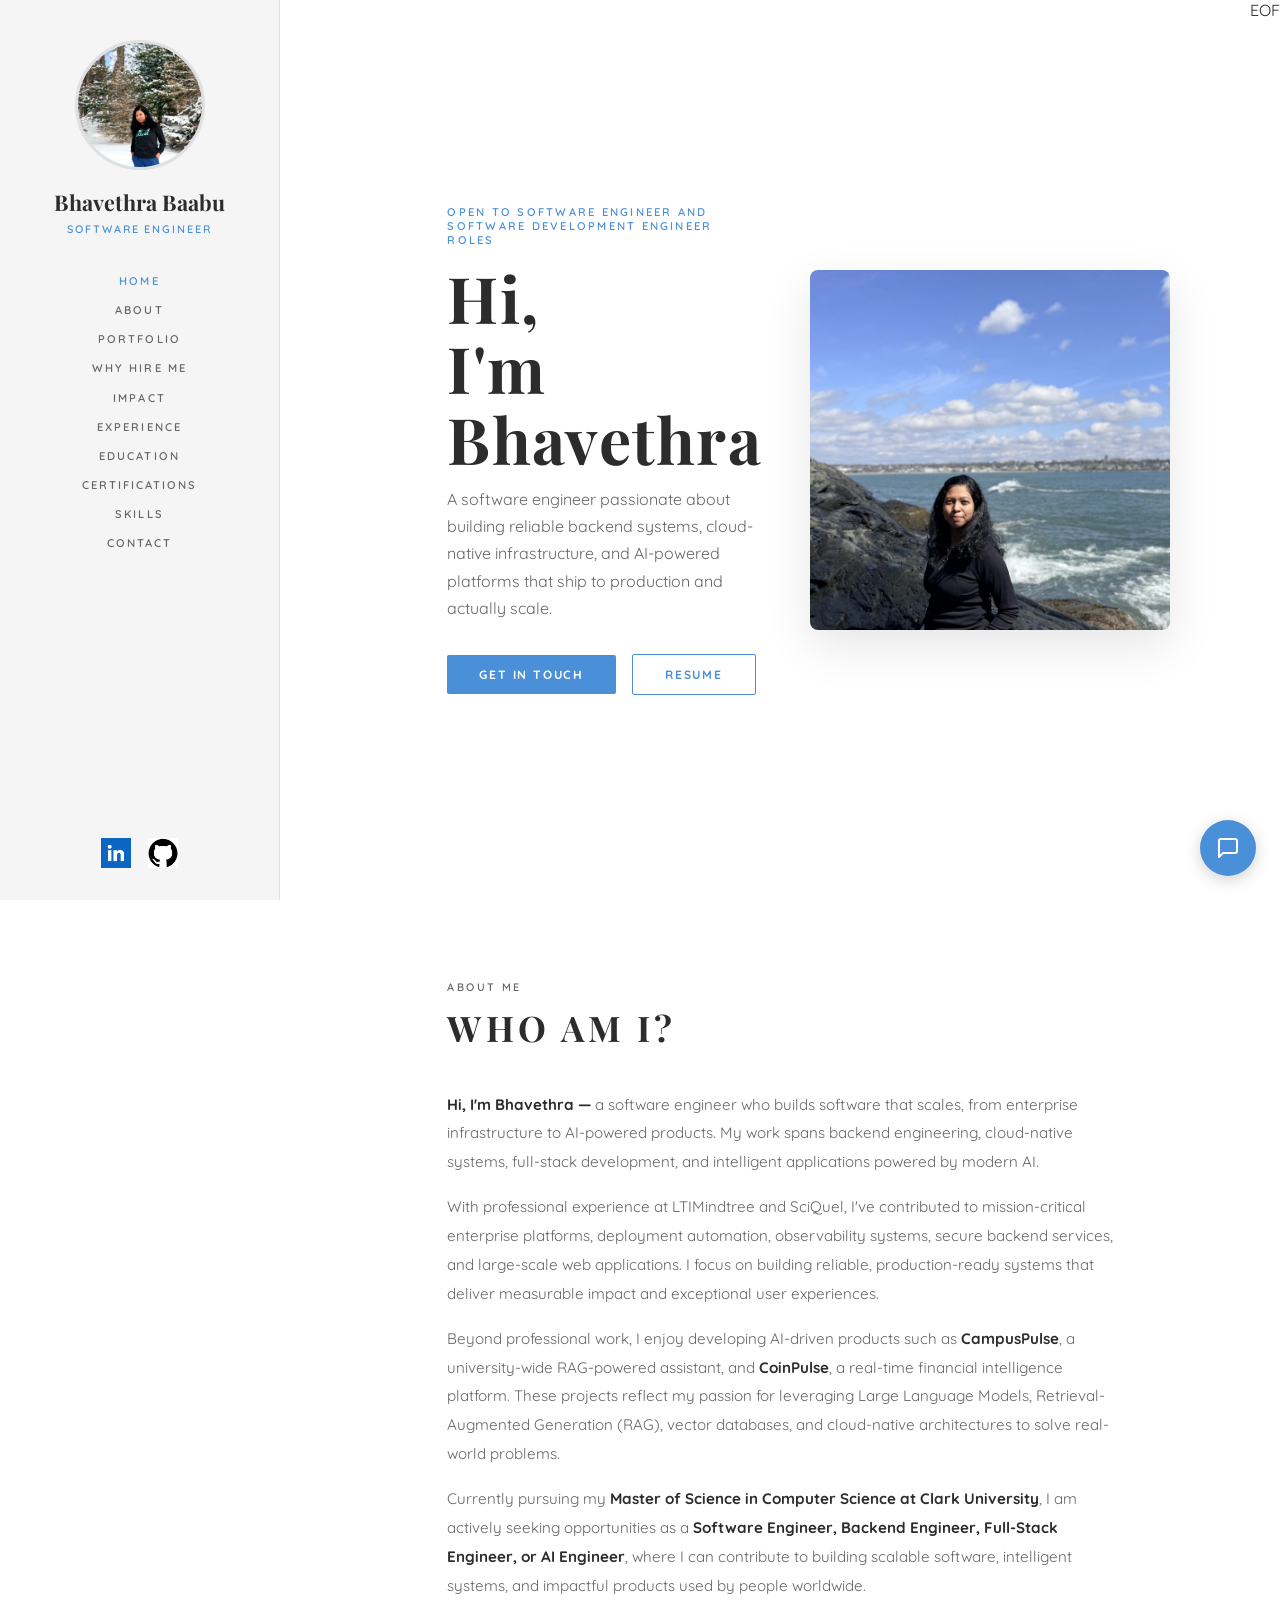
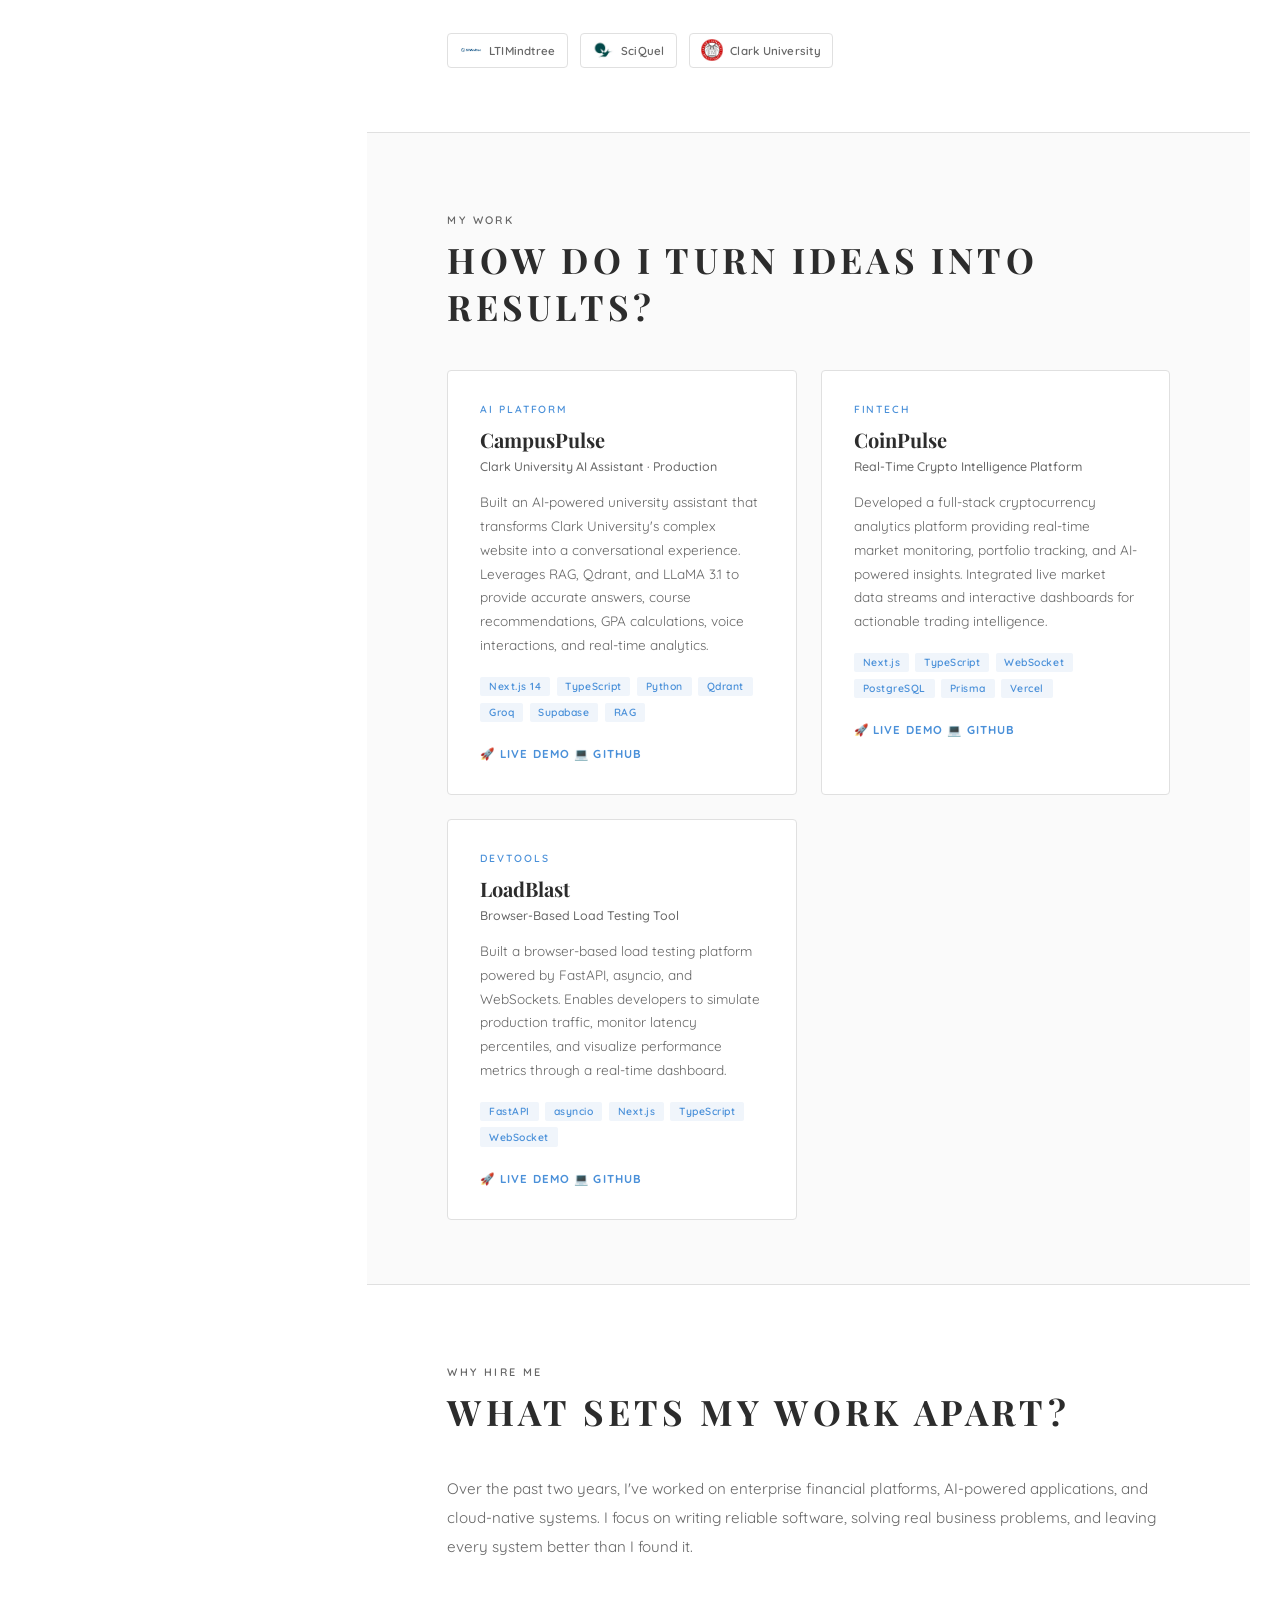
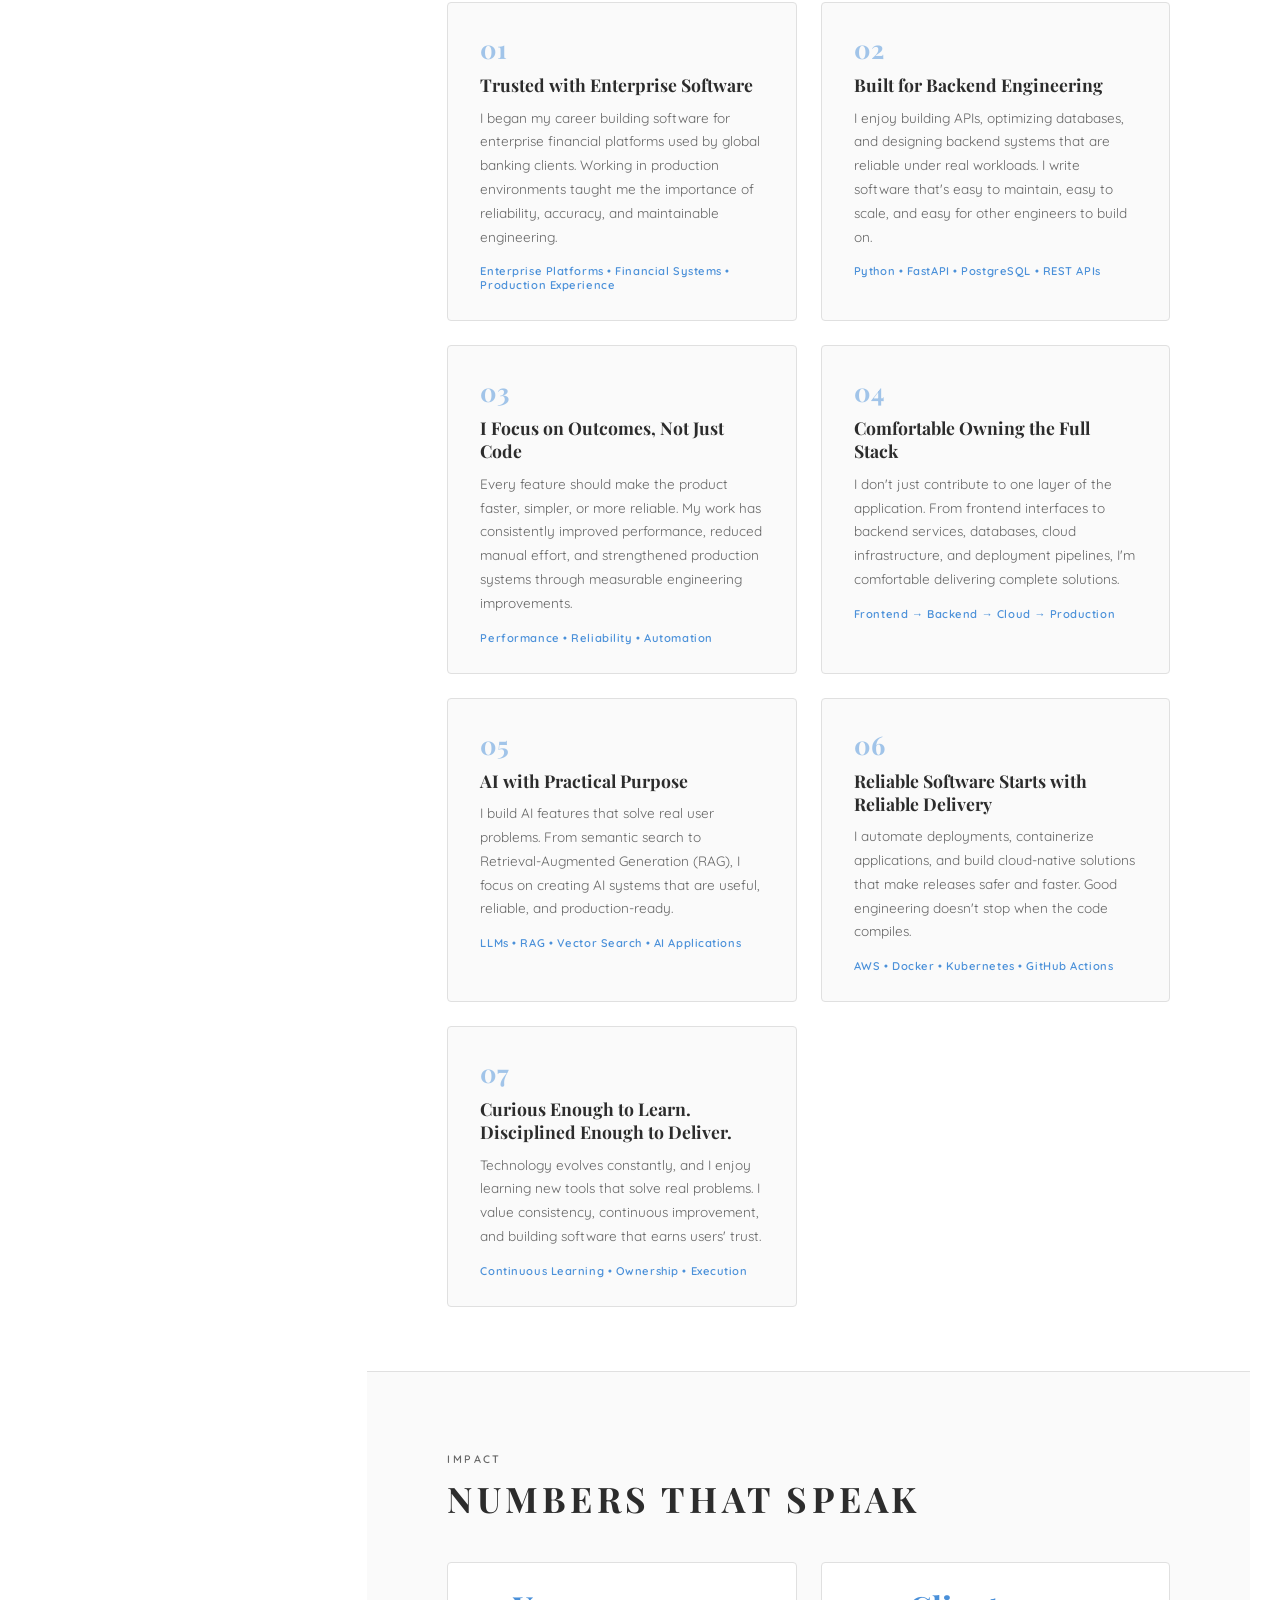
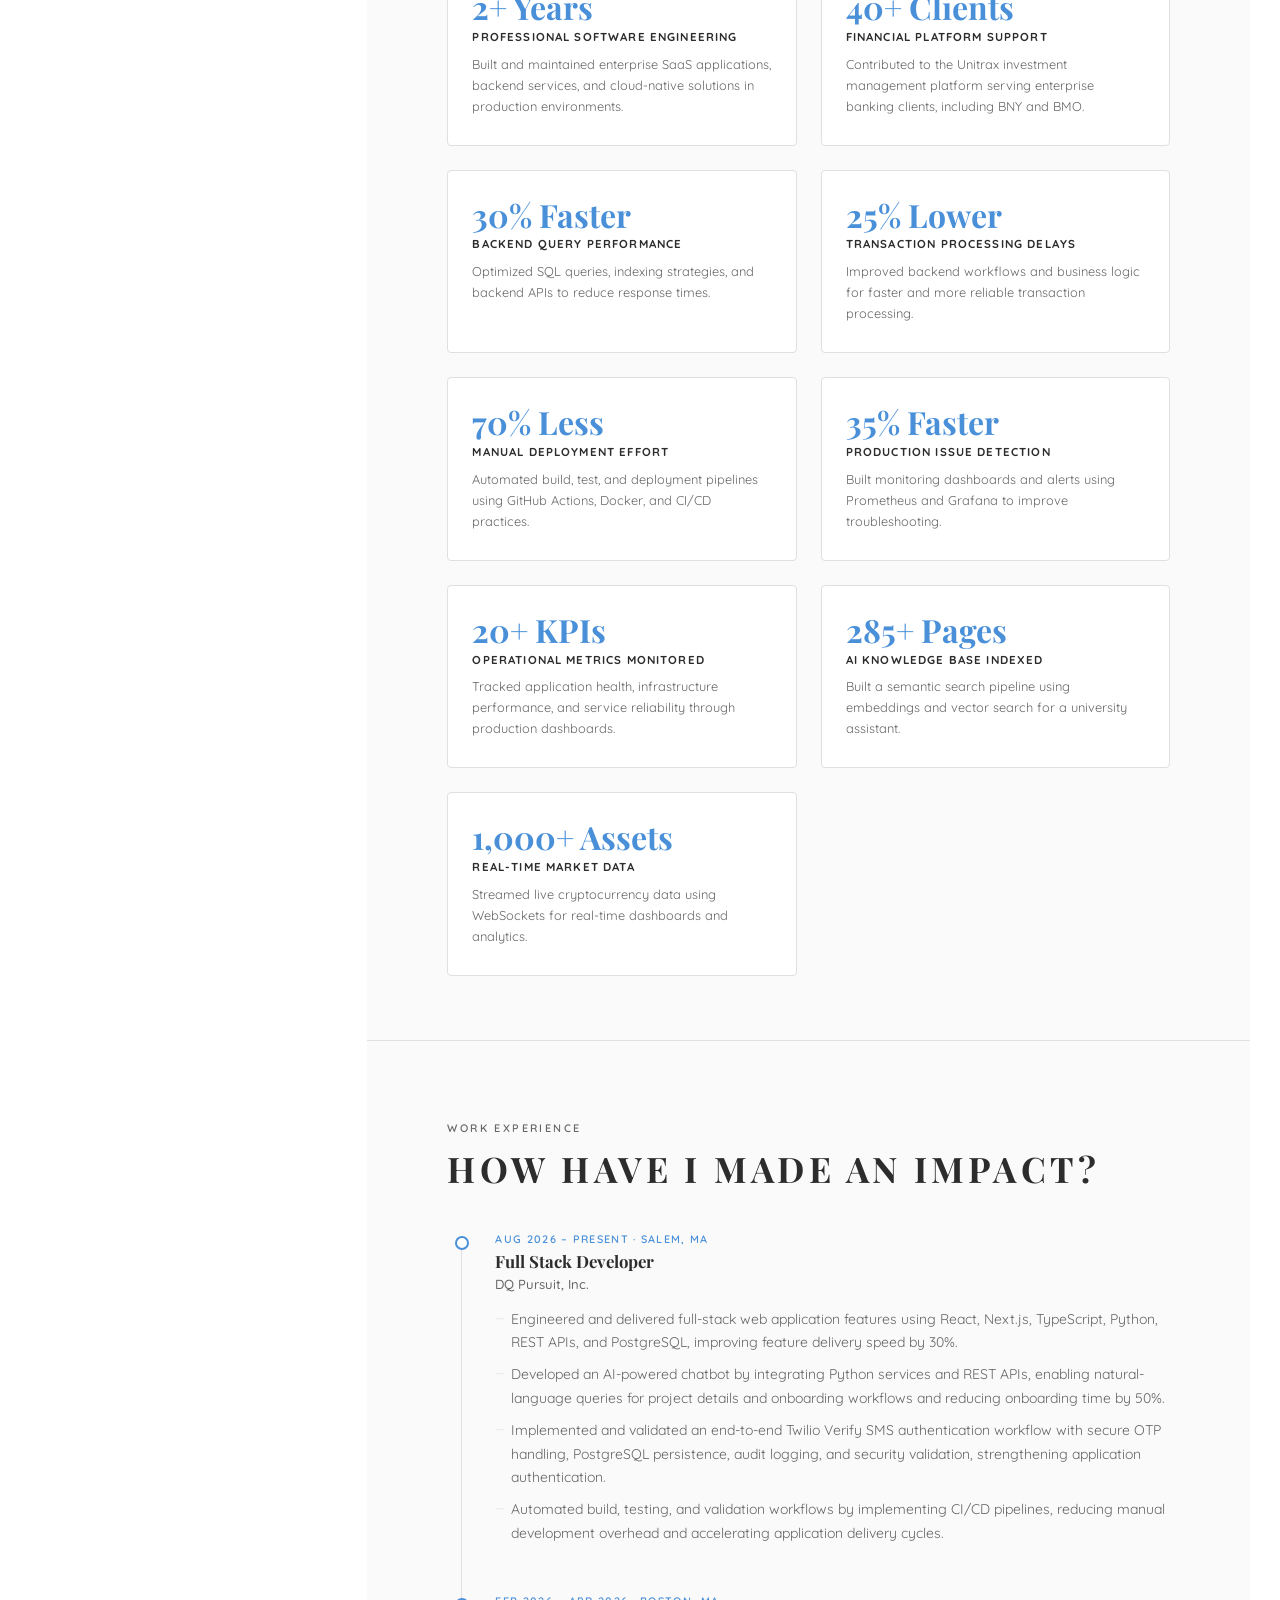
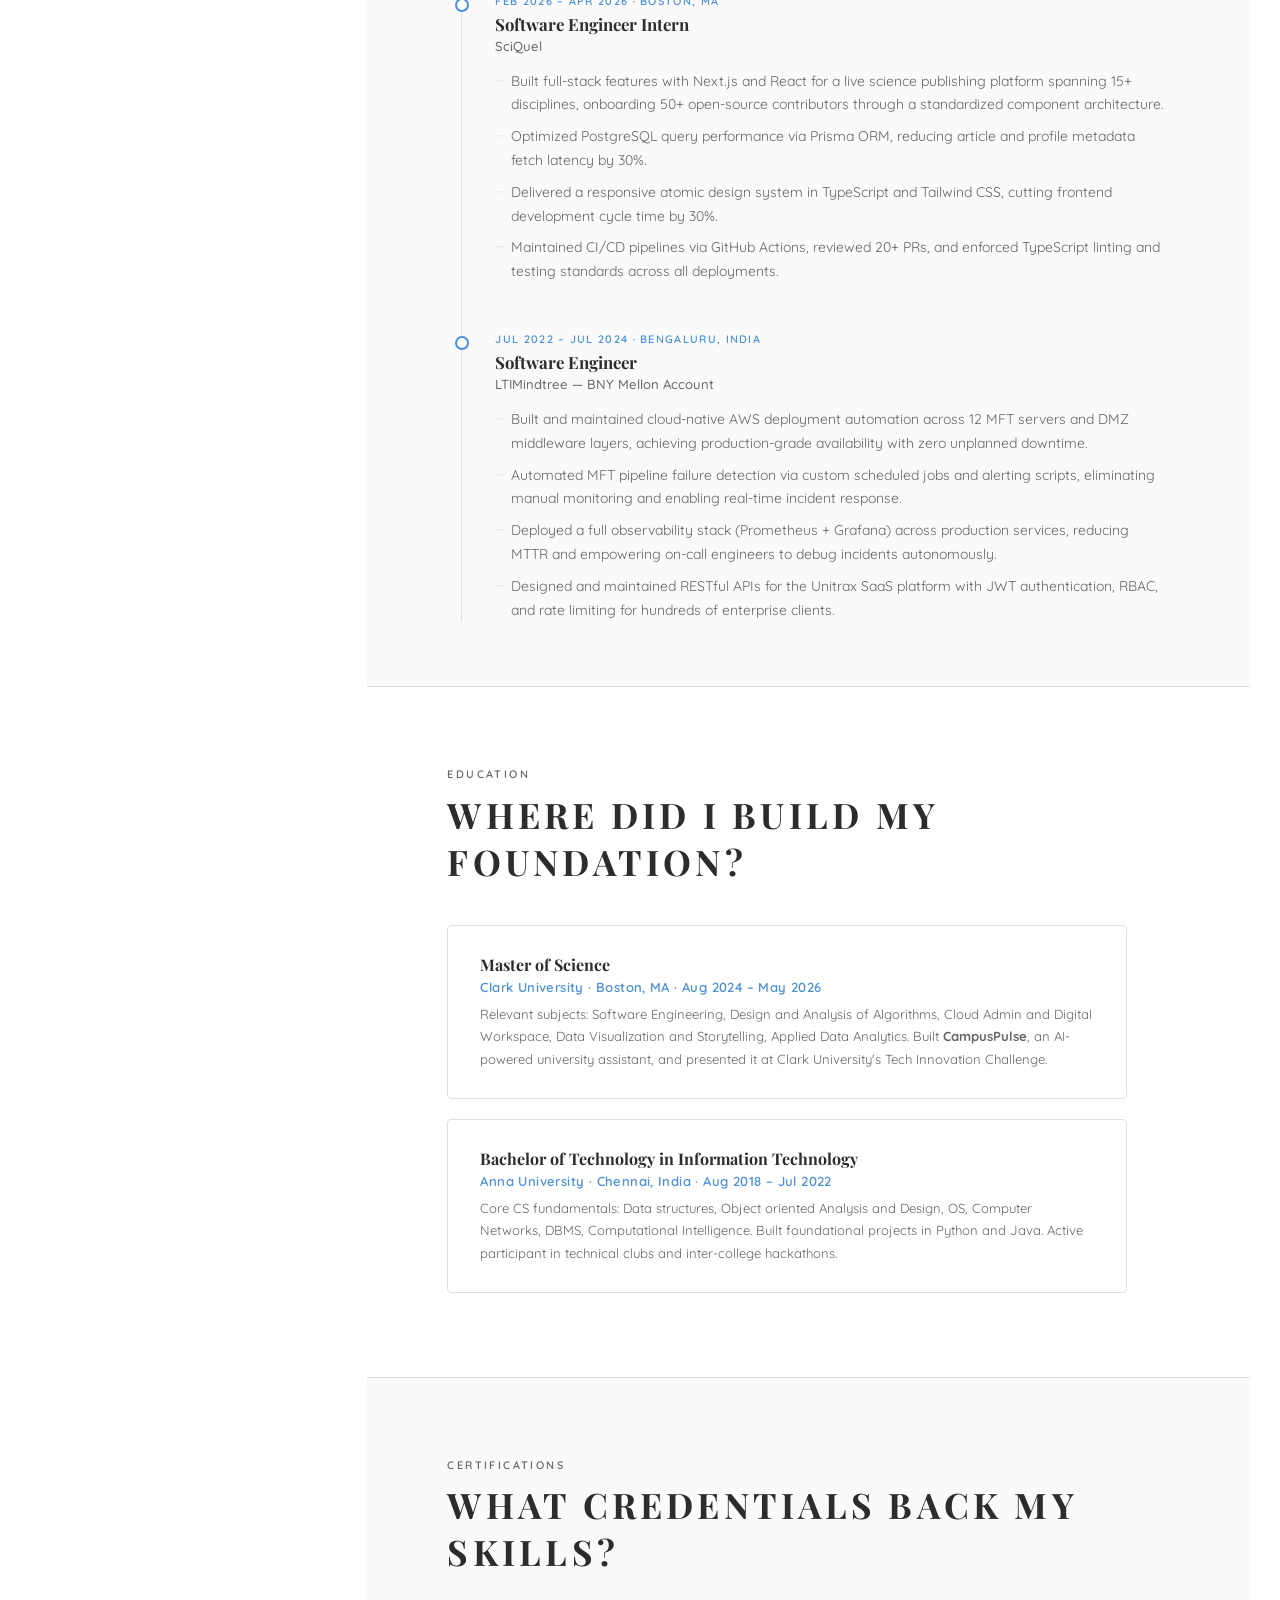
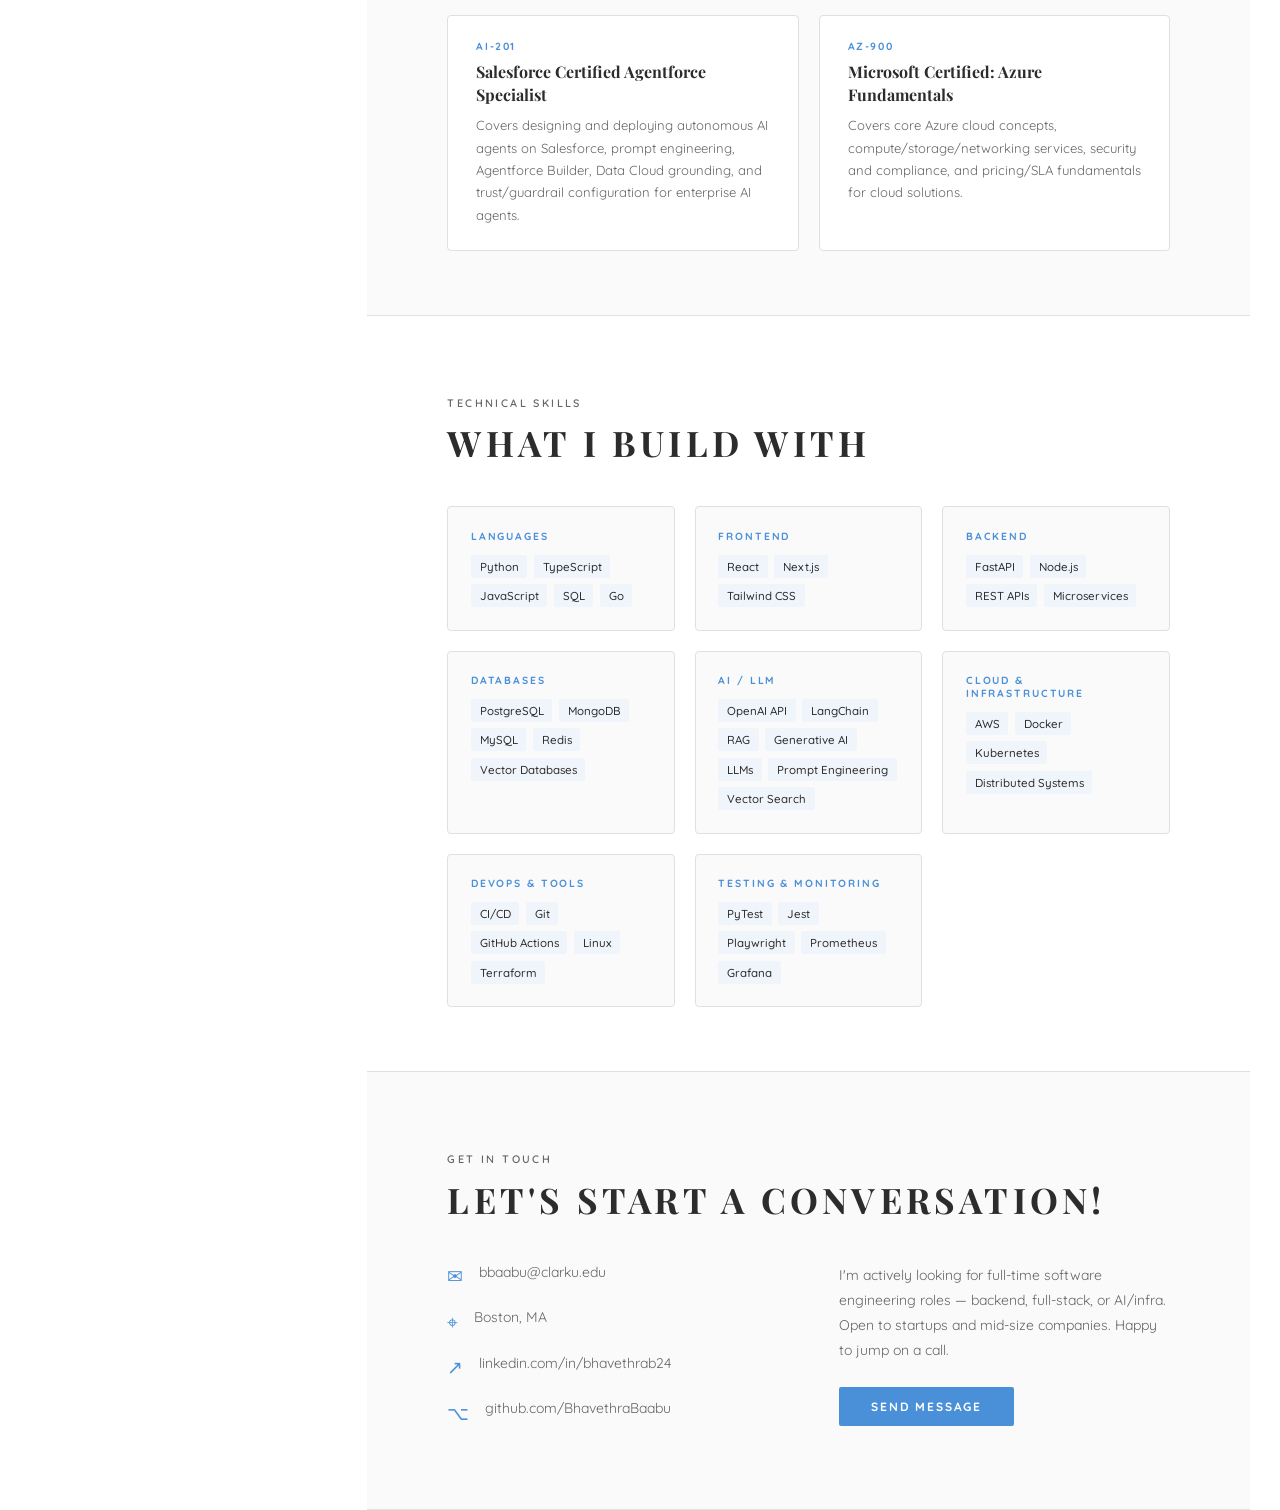
==== commit 2cbcc988: "Updated -1" ====
--- a/index.html
+++ b/index.html
@@ -1,3 +1,4 @@
+cat > index.html << 'EOF'
 <!DOCTYPE html>
 <html lang="en">
 <head>
@@ -8,21 +9,21 @@
 <link href="https://fonts.googleapis.com/css2?family=Playfair+Display:wght@400;700&family=Quicksand:wght@300;400;500;600;700&display=swap" rel="stylesheet">
 <style>
   *, *::before, *::after { box-sizing: border-box; margin: 0; padding: 0; }
- 
+
   :root {
     --sidebar-w: 280px;
     --bg: #ffffff;
     --sidebar-bg: #f5f5f5;
     --text: #2c2c2c;
     --muted: #666666;
-    --accent: #4a90d9;     
+    --accent: #4a90d9;
     --border: #e0e0e0;
     --serif: 'Playfair Display', serif;
     --sans: 'Quicksand', sans-serif;
   }
- 
+
   html { scroll-behavior: smooth; }
- 
+
   body {
     font-family: var(--sans);
     color: var(--text);
@@ -30,7 +31,7 @@
     display: flex;
     min-height: 100vh;
   }
- 
+
   /* ── SIDEBAR ── */
   #sidebar {
     width: var(--sidebar-w);
@@ -46,7 +47,7 @@
     z-index: 50;
     overflow-y: auto;
   }
- 
+
   .avatar-wrap {
     width: 130px;
     height: 130px;
@@ -57,7 +58,7 @@
     background: #dce8f5;
     flex-shrink: 0;
   }
- 
+
   .avatar-wrap img {
     width: 100%;
     height: 100%;
@@ -65,7 +66,7 @@
     object-position: center top;
     display: block;
   }
- 
+
   .sidebar-name {
     font-family: var(--serif);
     font-size: 1.35rem;
@@ -75,7 +76,7 @@
     margin-bottom: 0.35rem;
     line-height: 1.2;
   }
- 
+
   .sidebar-role {
     font-size: 0.68rem;
     letter-spacing: 0.18em;
@@ -85,16 +86,16 @@
     font-weight: 600;
     margin-bottom: 2rem;
   }
- 
+
   nav ul {
     list-style: none;
     width: 100%;
     text-align: center;
     margin-bottom: 2rem;
   }
- 
+
   nav ul li { margin-bottom: 0.15rem; }
- 
+
   nav ul li a {
     display: block;
     font-size: 0.7rem;
@@ -106,10 +107,10 @@
     padding: 0.4rem 0;
     transition: color 0.2s;
   }
- 
+
   nav ul li a:hover,
   nav ul li a.active { color: var(--accent); }
- 
+
   .social-icons {
     display: flex;
     align-items: center;
@@ -118,7 +119,7 @@
     margin-top: auto;
     padding-top: 1.5rem;
   }
- 
+
   .social-icons a {
     display: inline-flex;
     align-items: center;
@@ -126,32 +127,32 @@
     text-decoration: none;
     transition: opacity 0.2s, transform 0.2s;
   }
- 
+
   .social-icons a:hover {
     opacity: 0.75;
     transform: translateY(-1px);
   }
- 
+
   .social-img {
     width: 30px;
     height: 30px;
     object-fit: contain;
     display: block;
   }
- 
+
   /* ── MAIN ── */
   #main {
     margin-left: var(--sidebar-w);
     flex: 1;
     min-height: 100vh;
   }
- 
+
   /* ── SECTION SHARED ── */
   .colorlib-section {
     padding: 5rem 5rem 4rem;
     border-bottom: 1px solid var(--border);
   }
- 
+
   .heading-meta {
     display: block;
     font-size: 0.68rem;
@@ -161,7 +162,7 @@
     font-weight: 600;
     margin-bottom: 0.6rem;
   }
- 
+
   h2.colorlib-heading {
     font-family: var(--serif);
     font-size: clamp(1.6rem, 3vw, 2.2rem);
@@ -171,7 +172,7 @@
     margin-bottom: 2.5rem;
     color: var(--text);
   }
- 
+
   /* ── HOME / HERO ── */
   #home {
     min-height: 100vh;
@@ -181,7 +182,7 @@
     background: var(--bg);
     position: relative;
   }
- 
+
   .hero-inner {
     display: flex;
     align-items: center;
@@ -190,17 +191,17 @@
     width: 100%;
     max-width: 1100px;
   }
- 
+
   .hero-content {
     flex: 1;
     max-width: 620px;
   }
- 
+
   .hero-image {
     flex-shrink: 0;
     width: clamp(260px, 30vw, 360px);
   }
- 
+
   .hero-image img {
     width: 100%;
     aspect-ratio: 1;
@@ -210,7 +211,7 @@
     box-shadow: 0 16px 48px rgba(0, 0, 0, 0.1);
     display: block;
   }
- 
+
   .hero-eyebrow {
     font-size: 0.7rem;
     letter-spacing: 0.2em;
@@ -219,7 +220,7 @@
     font-weight: 600;
     margin-bottom: 1rem;
   }
- 
+
   .hero-name {
     font-family: var(--serif);
     font-size: clamp(2.5rem, 5vw, 4rem);
@@ -228,7 +229,7 @@
     margin-bottom: 0.75rem;
     letter-spacing: 0.02em;
   }
- 
+
   .hero-sub {
     font-size: 1rem;
     color: var(--muted);
@@ -236,7 +237,7 @@
     line-height: 1.7;
     max-width: 480px;
   }
- 
+
   .hero-btn {
     display: inline-block;
     font-size: 0.75rem;
@@ -250,9 +251,9 @@
     border-radius: 2px;
     transition: opacity 0.2s, transform 0.2s;
   }
- 
+
   .hero-btn:hover { opacity: 0.85; transform: translateY(-1px); }
- 
+
   .hero-btn-outline {
     display: inline-block;
     font-size: 0.75rem;
@@ -267,16 +268,16 @@
     border: 1.5px solid var(--accent);
     transition: background 0.2s, color 0.2s, transform 0.2s;
   }
- 
+
   .hero-btn-outline:hover { background: var(--accent); color: #fff; transform: translateY(-1px); }
- 
+
   .hero-btn-row {
     display: flex;
     align-items: center;
     gap: 1rem;
     flex-wrap: wrap;
   }
- 
+
   /* ── ABOUT ── */
   #about .about-desc {
     font-size: 0.95rem;
@@ -284,11 +285,11 @@
     line-height: 1.9;
     max-width: 680px;
   }
- 
+
   #about .about-desc p + p { margin-top: 1rem; }
- 
+
   #about strong { color: var(--text); font-weight: 700; }
- 
+
   .company-strip {
     display: flex;
     align-items: center;
@@ -296,7 +297,7 @@
     margin-top: 2rem;
     flex-wrap: nowrap;
   }
- 
+
   .company-logo {
     font-family: var(--sans);
     font-size: 0.72rem;
@@ -313,9 +314,9 @@
     flex-shrink: 0;
     transition: border-color 0.2s, color 0.2s;
   }
- 
+
   .company-logo:hover { border-color: var(--accent); color: var(--accent); }
- 
+
   .company-img {
     width: 22px;
     height: 22px;
@@ -323,7 +324,7 @@
     flex-shrink: 0;
     display: block;
   }
- 
+
   .company-logo .co-icon {
     width: 22px; height: 22px;
     border-radius: 50%;
@@ -335,16 +336,16 @@
     color: #fff;
     flex-shrink: 0;
   }
- 
+
   /* ── PORTFOLIO ── */
   #portfolio { background: #fafafa; }
- 
+
   .portfolio-grid {
     display: grid;
     grid-template-columns: 1fr 1fr;
     gap: 1.5rem;
   }
- 
+
   .project-card {
     background: var(--bg);
     border: 1px solid var(--border);
@@ -354,12 +355,12 @@
     overflow: hidden;
     transition: box-shadow 0.25s, transform 0.25s;
   }
- 
+
   .project-card:hover {
     box-shadow: 0 8px 32px rgba(0,0,0,0.08);
     transform: translateY(-2px);
   }
- 
+
   .project-card::after {
     content: '';
     position: absolute;
@@ -369,9 +370,9 @@
     opacity: 0;
     transition: opacity 0.25s;
   }
- 
+
   .project-card:hover::after { opacity: 1; }
- 
+
   .project-type {
     font-size: 0.65rem;
     letter-spacing: 0.18em;
@@ -380,35 +381,35 @@
     font-weight: 600;
     margin-bottom: 0.6rem;
   }
- 
+
   .project-name {
     font-family: var(--serif);
     font-size: 1.25rem;
     font-weight: 700;
     margin-bottom: 0.4rem;
   }
- 
+
   .project-sub {
     font-size: 0.78rem;
     color: var(--muted);
     margin-bottom: 1rem;
     font-weight: 500;
   }
- 
+
   .project-desc {
     font-size: 0.85rem;
     color: var(--muted);
     line-height: 1.75;
     margin-bottom: 1.25rem;
   }
- 
+
   .project-tags {
     display: flex;
     flex-wrap: wrap;
     gap: 0.4rem;
     margin-bottom: 1.25rem;
   }
- 
+
   .ptag {
     font-size: 0.65rem;
     padding: 0.2rem 0.55rem;
@@ -418,7 +419,7 @@
     font-weight: 600;
     letter-spacing: 0.05em;
   }
- 
+
   .project-link {
     font-size: 0.72rem;
     letter-spacing: 0.1em;
@@ -429,12 +430,12 @@
     border-bottom: 1px solid transparent;
     transition: border-color 0.2s;
   }
- 
+
   .project-link:hover { border-color: var(--accent); }
- 
+
   /* ── WHY HIRE ME ── */
   #why-hire-me { background: var(--bg); }
- 
+
   .why-intro {
     font-size: 0.95rem;
     color: var(--muted);
@@ -442,13 +443,13 @@
     max-width: 720px;
     margin-bottom: 2.5rem;
   }
- 
+
   .why-grid {
     display: grid;
     grid-template-columns: 1fr 1fr;
     gap: 1.5rem;
   }
- 
+
   .why-card {
     background: #fafafa;
     border: 1px solid var(--border);
@@ -457,13 +458,13 @@
     position: relative;
     transition: box-shadow 0.25s, transform 0.25s, border-color 0.25s;
   }
- 
+
   .why-card:hover {
     box-shadow: 0 8px 32px rgba(0,0,0,0.08);
     transform: translateY(-2px);
     border-color: var(--accent);
   }
- 
+
   .why-num {
     font-family: var(--serif);
     font-size: 1.6rem;
@@ -472,37 +473,37 @@
     opacity: 0.5;
     margin-bottom: 0.5rem;
   }
- 
+
   .why-title {
     font-family: var(--serif);
     font-size: 1.1rem;
     font-weight: 700;
     margin-bottom: 0.6rem;
   }
- 
+
   .why-desc {
     font-size: 0.85rem;
     color: var(--muted);
     line-height: 1.75;
     margin-bottom: 1rem;
   }
- 
+
   .why-tags {
     font-size: 0.7rem;
     letter-spacing: 0.05em;
     color: var(--accent);
     font-weight: 600;
   }
- 
+
   /* ── IMPACT ── */
   #impact { background: #fafafa; }
- 
+
   .impact-grid {
     display: grid;
     grid-template-columns: repeat(auto-fit, minmax(230px, 1fr));
     gap: 1.5rem;
   }
- 
+
   .impact-card {
     background: var(--bg);
     border: 1px solid var(--border);
@@ -510,9 +511,9 @@
     padding: 1.75rem 1.5rem;
     transition: border-color 0.2s, transform 0.2s;
   }
- 
+
   .impact-card:hover { border-color: var(--accent); transform: translateY(-2px); }
- 
+
   .impact-number {
     font-family: var(--serif);
     font-size: 2rem;
@@ -521,7 +522,7 @@
     margin-bottom: 0.35rem;
     line-height: 1;
   }
- 
+
   .impact-label {
     font-size: 0.72rem;
     letter-spacing: 0.1em;
@@ -530,23 +531,23 @@
     color: var(--text);
     margin-bottom: 0.6rem;
   }
- 
+
   .impact-desc {
     font-size: 0.8rem;
     color: var(--muted);
     line-height: 1.65;
   }
- 
+
   /* ── TESTIMONIALS ── */
   #testimonials { background: var(--bg); }
- 
+
   .testimonial-block {
     border-left: 3px solid var(--accent);
     padding: 1.5rem 0 1.5rem 2rem;
     margin-bottom: 2.5rem;
     max-width: 700px;
   }
- 
+
   .testimonial-block blockquote {
     font-size: 0.92rem;
     color: var(--muted);
@@ -554,7 +555,7 @@
     font-style: italic;
     margin-bottom: 0.75rem;
   }
- 
+
   .testimonial-block cite {
     font-size: 0.75rem;
     letter-spacing: 0.1em;
@@ -562,17 +563,17 @@
     font-style: normal;
     font-weight: 600;
   }
- 
+
   .testimonial-block cite span {
     color: var(--muted);
     font-weight: 400;
   }
- 
+
   /* ── EXPERIENCE ── */
   #experience { background: #fafafa; }
- 
+
   .timeline { position: relative; max-width: 720px; }
- 
+
   .timeline::before {
     content: '';
     position: absolute;
@@ -580,10 +581,10 @@
     width: 1px;
     background: var(--border);
   }
- 
+
   .timeline-entry { padding: 0 0 3rem 3rem; position: relative; }
   .timeline-entry:last-child { padding-bottom: 0; }
- 
+
   .timeline-dot {
     position: absolute;
     left: 8px; top: 4px;
@@ -592,7 +593,7 @@
     border: 2px solid var(--accent);
     background: var(--bg);
   }
- 
+
   .timeline-period {
     font-size: 0.68rem;
     letter-spacing: 0.12em;
@@ -601,28 +602,28 @@
     font-weight: 600;
     margin-bottom: 0.3rem;
   }
- 
+
   .timeline-role {
     font-family: var(--serif);
     font-size: 1.05rem;
     font-weight: 700;
     margin-bottom: 0.2rem;
   }
- 
+
   .timeline-company {
     font-size: 0.82rem;
     color: var(--muted);
     margin-bottom: 1rem;
     font-weight: 500;
   }
- 
+
   .timeline-bullets {
     list-style: none;
     display: flex;
     flex-direction: column;
     gap: 0.5rem;
   }
- 
+
   .timeline-bullets li {
     font-size: 0.875rem;
     color: var(--muted);
@@ -630,7 +631,7 @@
     position: relative;
     line-height: 1.7;
   }
- 
+
   .timeline-bullets li::before {
     content: '—';
     position: absolute;
@@ -638,10 +639,10 @@
     color: var(--border);
     font-size: 0.75rem;
   }
- 
+
   /* ── EDUCATION ── */
   #education { background: var(--bg); }
- 
+
   .edu-block {
     border: 1px solid var(--border);
     border-radius: 4px;
@@ -650,16 +651,16 @@
     max-width: 680px;
     transition: border-color 0.2s;
   }
- 
+
   .edu-block:hover { border-color: var(--accent); }
- 
+
   .edu-degree {
     font-family: var(--serif);
     font-size: 1rem;
     font-weight: 700;
     margin-bottom: 0.25rem;
   }
- 
+
   .edu-school {
     font-size: 0.82rem;
     color: var(--accent);
@@ -667,23 +668,23 @@
     margin-bottom: 0.5rem;
     letter-spacing: 0.03em;
   }
- 
+
   .edu-detail {
     font-size: 0.82rem;
     color: var(--muted);
     line-height: 1.7;
   }
- 
+
   /* ── CERTIFICATIONS ── */
   #certifications { background: #fafafa; }
- 
+
   .cert-grid {
     display: grid;
     grid-template-columns: repeat(auto-fit, minmax(300px, 1fr));
     gap: 1.25rem;
     max-width: 800px;
   }
- 
+
   .cert-card {
     background: var(--bg);
     border: 1px solid var(--border);
@@ -691,9 +692,9 @@
     padding: 1.5rem 1.75rem;
     transition: border-color 0.2s, transform 0.2s;
   }
- 
+
   .cert-card:hover { border-color: var(--accent); transform: translateY(-2px); }
- 
+
   .cert-code {
     font-size: 0.65rem;
     letter-spacing: 0.15em;
@@ -702,7 +703,7 @@
     font-weight: 700;
     margin-bottom: 0.5rem;
   }
- 
+
   .cert-name {
     font-family: var(--serif);
     font-size: 1rem;
@@ -710,30 +711,30 @@
     margin-bottom: 0.5rem;
     line-height: 1.4;
   }
- 
+
   .cert-desc {
     font-size: 0.82rem;
     color: var(--muted);
     line-height: 1.7;
   }
- 
+
   /* ── SKILLS ── */
   #skills { background: var(--bg); }
- 
+
   .skills-grid {
     display: grid;
     grid-template-columns: repeat(auto-fit, minmax(220px, 1fr));
     gap: 1.25rem;
     max-width: 800px;
   }
- 
+
   .skill-group {
     background: #fafafa;
     border: 1px solid var(--border);
     border-radius: 4px;
     padding: 1.4rem;
   }
- 
+
   .skill-group-title {
     font-size: 0.65rem;
     letter-spacing: 0.18em;
@@ -742,9 +743,9 @@
     font-weight: 700;
     margin-bottom: 0.75rem;
   }
- 
+
   .skill-tags { display: flex; flex-wrap: wrap; gap: 0.4rem; }
- 
+
   .stag {
     font-size: 0.72rem;
     padding: 0.25rem 0.55rem;
@@ -753,40 +754,40 @@
     border-radius: 2px;
     font-weight: 500;
   }
- 
+
   /* ── CONTACT ── */
   #contact { background: #fafafa; }
- 
+
   .contact-grid {
     display: grid;
     grid-template-columns: 1fr 1fr;
     gap: 4rem;
     max-width: 720px;
   }
- 
+
   .contact-item {
     display: flex;
     align-items: flex-start;
     gap: 1rem;
     margin-bottom: 1.25rem;
   }
- 
+
   .contact-icon {
     font-size: 1.2rem;
     color: var(--accent);
     flex-shrink: 0;
     margin-top: 0.1rem;
   }
- 
+
   .contact-item a, .contact-item p {
     font-size: 0.875rem;
     color: var(--muted);
     text-decoration: none;
     transition: color 0.2s;
   }
- 
+
   .contact-item a:hover { color: var(--accent); }
- 
+
   .opt-note {
     display: inline-block;
     font-size: 0.68rem;
@@ -800,7 +801,7 @@
     font-weight: 600;
     margin-bottom: 1.5rem;
   }
- 
+
   /* ── RESPONSIVE ── */
   @media (max-width: 900px) {
     #sidebar { display: none; }
@@ -821,14 +822,14 @@
     .why-grid { grid-template-columns: 1fr; }
     .contact-grid { grid-template-columns: 1fr; gap: 0; }
   }
- 
+
   @media (prefers-reduced-motion: reduce) {
     * { transition: none !important; }
   }
 </style>
 </head>
 <body>
- 
+
 <!-- SIDEBAR -->
 <aside id="sidebar">
   <div class="avatar-wrap">
@@ -836,7 +837,7 @@
   </div>
   <div class="sidebar-name">Bhavethra Baabu</div>
   <div class="sidebar-role">Software Engineer</div>
- 
+
   <nav>
     <ul>
       <li><a href="#home" class="active">Home</a></li>
@@ -851,7 +852,7 @@
       <li><a href="#contact">Contact</a></li>
     </ul>
   </nav>
- 
+
   <div class="social-icons">
     <a href="https://linkedin.com/in/bhavethrab24" target="_blank" rel="noopener noreferrer" aria-label="LinkedIn">
       <img src="images/linkedin.png" alt="LinkedIn" class="social-img">
@@ -861,10 +862,10 @@
     </a>
   </div>
 </aside>
- 
+
 <!-- MAIN -->
 <div id="main">
- 
+
   <!-- HOME -->
   <section id="home">
     <div class="hero-inner">
@@ -876,7 +877,7 @@
         </p>
         <div class="hero-btn-row">
           <a href="mailto:bbaabu@clarku.edu" class="hero-btn">Get In Touch</a>
-          <a href="resume/Bhavethra_Baabu_Resume.pdf" download class="hero-btn-outline">Resume</a>
+          <a href="Bhavethra_resume.pdf" target="_blank" rel="noopener noreferrer" class="hero-btn-outline">Resume</a>
         </div>
       </div>
       <div class="hero-image">
@@ -884,30 +885,29 @@
       </div>
     </div>
   </section>
- 
+
   <!-- ABOUT -->
   <section id="about" class="colorlib-section">
     <span class="heading-meta">About Me</span>
     <h2 class="colorlib-heading">Who Am I?</h2>
     <div class="about-desc">
-		<p>
-			<strong>Hi, I'm Bhavethra —</strong> a software engineer who builds software that scales, from enterprise infrastructure to AI-powered products. My work spans backend engineering, cloud-native systems, full-stack development, and intelligent applications powered by modern AI.
-		  </p>
-		
-		  <p>
-			With professional experience at LTIMindtree and SciQuel, I've contributed to mission-critical enterprise platforms, deployment automation, observability systems, secure backend services, and large-scale web applications. I focus on building reliable, production-ready systems that deliver measurable impact and exceptional user experiences.
-		  </p>
-		
-		  <p>
-			Beyond professional work, I enjoy developing AI-driven products such as <strong>CampusPulse</strong>, a university-wide RAG-powered assistant, and <strong>CoinPulse</strong>, a real-time financial intelligence platform. These projects reflect my passion for leveraging Large Language Models, Retrieval-Augmented Generation (RAG), vector databases, and cloud-native architectures to solve real-world problems.
-		  </p>
-		
-		  <p>
-			Currently pursuing my <strong>Master of Science in Computer Science at Clark University</strong>, I am actively seeking opportunities as a <strong>Software Engineer, Backend Engineer, Full-Stack Engineer, or AI Engineer</strong>, where I can contribute to building scalable software, intelligent systems, and impactful products used by people worldwide.
-		  </p>
- 
+      <p>
+        <strong>Hi, I'm Bhavethra —</strong> a software engineer who builds software that scales, from enterprise infrastructure to AI-powered products. My work spans backend engineering, cloud-native systems, full-stack development, and intelligent applications powered by modern AI.
+      </p>
+
+      <p>
+        With professional experience at LTIMindtree and SciQuel, I've contributed to mission-critical enterprise platforms, deployment automation, observability systems, secure backend services, and large-scale web applications. I focus on building reliable, production-ready systems that deliver measurable impact and exceptional user experiences.
+      </p>
+
+      <p>
+        Beyond professional work, I enjoy developing AI-driven products such as <strong>CampusPulse</strong>, a university-wide RAG-powered assistant, and <strong>CoinPulse</strong>, a real-time financial intelligence platform. These projects reflect my passion for leveraging Large Language Models, Retrieval-Augmented Generation (RAG), vector databases, and cloud-native architectures to solve real-world problems.
+      </p>
+
+      <p>
+        Currently pursuing my <strong>Master of Science in Computer Science at Clark University</strong>, I am actively seeking opportunities as a <strong>Software Engineer, Backend Engineer, Full-Stack Engineer, or AI Engineer</strong>, where I can contribute to building scalable software, intelligent systems, and impactful products used by people worldwide.
+      </p>
     </div>
- 
+
     <div class="company-strip">
       <div class="company-logo">
         <img src="images/ltimindtree.png" alt="LTIMindtree" class="company-img">
@@ -922,248 +922,239 @@
         <span>Clark University</span>
       </div>
     </div>
- 
   </section>
- 
+
   <!-- PORTFOLIO -->
   <section id="portfolio" class="colorlib-section">
-	<span class="heading-meta">My Work</span>
-	<h2 class="colorlib-heading">How Do I Turn Ideas Into Results?</h2>
-  
-	<div class="portfolio-grid">
-  
-	  <!-- CampusPulse -->
-	  <div class="project-card">
-		<div class="project-type">AI Platform</div>
-		<div class="project-name">CampusPulse</div>
-		<div class="project-sub">Clark University AI Assistant · Production</div>
-  
-		<div class="project-desc">
-		  Built an AI-powered university assistant that transforms Clark University's
-		  complex website into a conversational experience. Leverages RAG, Qdrant,
-		  and LLaMA 3.1 to provide accurate answers, course recommendations,
-		  GPA calculations, voice interactions, and real-time analytics.
-		</div>
-  
-		<div class="project-tags">
-		  <span class="ptag">Next.js 14</span>
-		  <span class="ptag">TypeScript</span>
-		  <span class="ptag">Python</span>
-		  <span class="ptag">Qdrant</span>
-		  <span class="ptag">Groq</span>
-		  <span class="ptag">Supabase</span>
-		  <span class="ptag">RAG</span>
-		</div>
-  
-		<div class="project-links">
-		  <a href="https://campuspulse-bice.vercel.app" target="_blank" class="project-link">
-			🚀 Live Demo
-		  </a>
-		  <a href="https://github.com/BhavethraBaabu/campuspulse" target="_blank" class="project-link">
-			💻 GitHub
-		  </a>
-		</div>
-	  </div>
-  
-	  <!-- CoinPulse -->
-	  <div class="project-card">
-		<div class="project-type">FinTech</div>
-		<div class="project-name">CoinPulse</div>
-		<div class="project-sub">Real-Time Crypto Intelligence Platform</div>
-  
-		<div class="project-desc">
-		  Developed a full-stack cryptocurrency analytics platform providing
-		  real-time market monitoring, portfolio tracking, and AI-powered insights.
-		  Integrated live market data streams and interactive dashboards for
-		  actionable trading intelligence.
-		</div>
-  
-		<div class="project-tags">
-		  <span class="ptag">Next.js</span>
-		  <span class="ptag">TypeScript</span>
-		  <span class="ptag">WebSocket</span>
-		  <span class="ptag">PostgreSQL</span>
-		  <span class="ptag">Prisma</span>
-		  <span class="ptag">Vercel</span>
-		</div>
-  
-		<div class="project-links">
-		  <a href="https://cryptopulse-terminal-two.vercel.app" target="_blank" class="project-link">
-			🚀 Live Demo
-		  </a>
-		  <a href="https://github.com/BhavethraBaabu/coinpulse" target="_blank" class="project-link">
-			💻 GitHub
-		  </a>
-		</div>
-	  </div>
-  
-	  <!-- LoadBlast -->
-	  <div class="project-card">
-		<div class="project-type">DevTools</div>
-		<div class="project-name">LoadBlast</div>
-		<div class="project-sub">Browser-Based Load Testing Tool</div>
-  
-		<div class="project-desc">
-		  Built a browser-based load testing platform powered by FastAPI,
-		  asyncio, and WebSockets. Enables developers to simulate production
-		  traffic, monitor latency percentiles, and visualize performance metrics
-		  through a real-time dashboard.
-		</div>
-  
-		<div class="project-tags">
-		  <span class="ptag">FastAPI</span>
-		  <span class="ptag">asyncio</span>
-		  <span class="ptag">Next.js</span>
-		  <span class="ptag">TypeScript</span>
-		  <span class="ptag">WebSocket</span>
-		</div>
-  
-		<div class="project-links">
-		  <a href="https://your-loadblast-demo.vercel.app" target="_blank" class="project-link">
-			🚀 Live Demo
-		  </a>
-		  <a href="https://github.com/BhavethraBaabu" target="_blank" class="project-link">
-			💻 GitHub
-		  </a>
-		</div>
-	  </div>
-  
-	</div>
+    <span class="heading-meta">My Work</span>
+    <h2 class="colorlib-heading">How Do I Turn Ideas Into Results?</h2>
+
+    <div class="portfolio-grid">
+
+      <!-- CampusPulse -->
+      <div class="project-card">
+        <div class="project-type">AI Platform</div>
+        <div class="project-name">CampusPulse</div>
+        <div class="project-sub">Clark University AI Assistant · Production</div>
+        <div class="project-desc">
+          Built an AI-powered university assistant that transforms Clark University's
+          complex website into a conversational experience. Leverages RAG, Qdrant,
+          and LLaMA 3.1 to provide accurate answers, course recommendations,
+          GPA calculations, voice interactions, and real-time analytics.
+        </div>
+        <div class="project-tags">
+          <span class="ptag">Next.js 14</span>
+          <span class="ptag">TypeScript</span>
+          <span class="ptag">Python</span>
+          <span class="ptag">Qdrant</span>
+          <span class="ptag">Groq</span>
+          <span class="ptag">Supabase</span>
+          <span class="ptag">RAG</span>
+        </div>
+        <div class="project-links">
+          <a href="https://campuspulse-bice.vercel.app" target="_blank" class="project-link">🚀 Live Demo</a>
+          <a href="https://github.com/BhavethraBaabu/campuspulse" target="_blank" class="project-link">💻 GitHub</a>
+        </div>
+      </div>
+
+      <!-- CoinPulse -->
+      <div class="project-card">
+        <div class="project-type">FinTech</div>
+        <div class="project-name">CoinPulse</div>
+        <div class="project-sub">Real-Time Crypto Intelligence Platform</div>
+        <div class="project-desc">
+          Developed a full-stack cryptocurrency analytics platform providing
+          real-time market monitoring, portfolio tracking, and AI-powered insights.
+          Integrated live market data streams and interactive dashboards for
+          actionable trading intelligence.
+        </div>
+        <div class="project-tags">
+          <span class="ptag">Next.js</span>
+          <span class="ptag">TypeScript</span>
+          <span class="ptag">WebSocket</span>
+          <span class="ptag">PostgreSQL</span>
+          <span class="ptag">Prisma</span>
+          <span class="ptag">Vercel</span>
+        </div>
+        <div class="project-links">
+          <a href="https://cryptopulse-terminal-two.vercel.app" target="_blank" class="project-link">🚀 Live Demo</a>
+          <a href="https://github.com/BhavethraBaabu/coinpulse" target="_blank" class="project-link">💻 GitHub</a>
+        </div>
+      </div>
+
+      <!-- LoadBlast -->
+      <div class="project-card">
+        <div class="project-type">DevTools</div>
+        <div class="project-name">LoadBlast</div>
+        <div class="project-sub">Browser-Based Load Testing Tool</div>
+        <div class="project-desc">
+          Built a browser-based load testing platform powered by FastAPI,
+          asyncio, and WebSockets. Enables developers to simulate production
+          traffic, monitor latency percentiles, and visualize performance metrics
+          through a real-time dashboard.
+        </div>
+        <div class="project-tags">
+          <span class="ptag">FastAPI</span>
+          <span class="ptag">asyncio</span>
+          <span class="ptag">Next.js</span>
+          <span class="ptag">TypeScript</span>
+          <span class="ptag">WebSocket</span>
+        </div>
+        <div class="project-links">
+          <a href="https://your-loadblast-demo.vercel.app" target="_blank" class="project-link">🚀 Live Demo</a>
+          <a href="https://github.com/BhavethraBaabu" target="_blank" class="project-link">💻 GitHub</a>
+        </div>
+      </div>
+
+    </div>
   </section>
- 
+
   <!-- WHY HIRE ME -->
   <section id="why-hire-me" class="colorlib-section">
     <span class="heading-meta">Why Hire Me</span>
     <h2 class="colorlib-heading">What Sets My Work Apart?</h2>
- 
+
     <p class="why-intro">
       Over the past two years, I've worked on enterprise financial platforms, AI-powered applications, and cloud-native systems. I focus on writing reliable software, solving real business problems, and leaving every system better than I found it.
     </p>
- 
+
     <div class="why-grid">
- 
+
       <div class="why-card">
         <div class="why-num">01</div>
         <div class="why-title">Trusted with Enterprise Software</div>
         <div class="why-desc">I began my career building software for enterprise financial platforms used by global banking clients. Working in production environments taught me the importance of reliability, accuracy, and maintainable engineering.</div>
         <div class="why-tags">Enterprise Platforms • Financial Systems • Production Experience</div>
       </div>
- 
+
       <div class="why-card">
         <div class="why-num">02</div>
         <div class="why-title">Built for Backend Engineering</div>
         <div class="why-desc">I enjoy building APIs, optimizing databases, and designing backend systems that are reliable under real workloads. I write software that's easy to maintain, easy to scale, and easy for other engineers to build on.</div>
         <div class="why-tags">Python • FastAPI • PostgreSQL • REST APIs</div>
       </div>
- 
+
       <div class="why-card">
         <div class="why-num">03</div>
         <div class="why-title">I Focus on Outcomes, Not Just Code</div>
         <div class="why-desc">Every feature should make the product faster, simpler, or more reliable. My work has consistently improved performance, reduced manual effort, and strengthened production systems through measurable engineering improvements.</div>
         <div class="why-tags">Performance • Reliability • Automation</div>
       </div>
- 
+
       <div class="why-card">
         <div class="why-num">04</div>
         <div class="why-title">Comfortable Owning the Full Stack</div>
         <div class="why-desc">I don't just contribute to one layer of the application. From frontend interfaces to backend services, databases, cloud infrastructure, and deployment pipelines, I'm comfortable delivering complete solutions.</div>
         <div class="why-tags">Frontend → Backend → Cloud → Production</div>
       </div>
- 
+
       <div class="why-card">
         <div class="why-num">05</div>
         <div class="why-title">AI with Practical Purpose</div>
         <div class="why-desc">I build AI features that solve real user problems. From semantic search to Retrieval-Augmented Generation (RAG), I focus on creating AI systems that are useful, reliable, and production-ready.</div>
         <div class="why-tags">LLMs • RAG • Vector Search • AI Applications</div>
       </div>
- 
+
       <div class="why-card">
         <div class="why-num">06</div>
         <div class="why-title">Reliable Software Starts with Reliable Delivery</div>
         <div class="why-desc">I automate deployments, containerize applications, and build cloud-native solutions that make releases safer and faster. Good engineering doesn't stop when the code compiles.</div>
         <div class="why-tags">AWS • Docker • Kubernetes • GitHub Actions</div>
       </div>
- 
+
       <div class="why-card">
         <div class="why-num">07</div>
         <div class="why-title">Curious Enough to Learn. Disciplined Enough to Deliver.</div>
         <div class="why-desc">Technology evolves constantly, and I enjoy learning new tools that solve real problems. I value consistency, continuous improvement, and building software that earns users' trust.</div>
         <div class="why-tags">Continuous Learning • Ownership • Execution</div>
       </div>
- 
+
     </div>
   </section>
- 
+
   <!-- IMPACT -->
   <section id="impact" class="colorlib-section">
     <span class="heading-meta">Impact</span>
     <h2 class="colorlib-heading">Numbers That Speak</h2>
- 
+
     <div class="impact-grid">
- 
+
       <div class="impact-card">
         <div class="impact-number">2+ Years</div>
         <div class="impact-label">Professional Software Engineering</div>
         <div class="impact-desc">Built and maintained enterprise SaaS applications, backend services, and cloud-native solutions in production environments.</div>
       </div>
- 
+
       <div class="impact-card">
         <div class="impact-number">40+ Clients</div>
         <div class="impact-label">Financial Platform Support</div>
         <div class="impact-desc">Contributed to the Unitrax investment management platform serving enterprise banking clients, including BNY and BMO.</div>
       </div>
- 
+
       <div class="impact-card">
         <div class="impact-number">30% Faster</div>
         <div class="impact-label">Backend Query Performance</div>
         <div class="impact-desc">Optimized SQL queries, indexing strategies, and backend APIs to reduce response times.</div>
       </div>
- 
+
       <div class="impact-card">
         <div class="impact-number">25% Lower</div>
         <div class="impact-label">Transaction Processing Delays</div>
         <div class="impact-desc">Improved backend workflows and business logic for faster and more reliable transaction processing.</div>
       </div>
- 
+
       <div class="impact-card">
         <div class="impact-number">70% Less</div>
         <div class="impact-label">Manual Deployment Effort</div>
         <div class="impact-desc">Automated build, test, and deployment pipelines using GitHub Actions, Docker, and CI/CD practices.</div>
       </div>
- 
+
       <div class="impact-card">
         <div class="impact-number">35% Faster</div>
         <div class="impact-label">Production Issue Detection</div>
         <div class="impact-desc">Built monitoring dashboards and alerts using Prometheus and Grafana to improve troubleshooting.</div>
       </div>
- 
+
       <div class="impact-card">
         <div class="impact-number">20+ KPIs</div>
         <div class="impact-label">Operational Metrics Monitored</div>
         <div class="impact-desc">Tracked application health, infrastructure performance, and service reliability through production dashboards.</div>
       </div>
- 
+
       <div class="impact-card">
         <div class="impact-number">285+ Pages</div>
         <div class="impact-label">AI Knowledge Base Indexed</div>
         <div class="impact-desc">Built a semantic search pipeline using embeddings and vector search for a university assistant.</div>
       </div>
- 
+
       <div class="impact-card">
         <div class="impact-number">1,000+ Assets</div>
         <div class="impact-label">Real-Time Market Data</div>
         <div class="impact-desc">Streamed live cryptocurrency data using WebSockets for real-time dashboards and analytics.</div>
       </div>
- 
+
     </div>
   </section>
- 
+
   <!-- EXPERIENCE -->
   <section id="experience" class="colorlib-section">
     <span class="heading-meta">Work Experience</span>
     <h2 class="colorlib-heading">How Have I Made An Impact?</h2>
     <div class="timeline">
- 
+
+      <div class="timeline-entry">
+        <div class="timeline-dot"></div>
+        <div class="timeline-period">Aug 2026 – Present · Salem, MA</div>
+        <div class="timeline-role">Full Stack Developer</div>
+        <div class="timeline-company">DQ Pursuit, Inc.</div>
+        <ul class="timeline-bullets">
+          <li>Engineered and delivered full-stack web application features using React, Next.js, TypeScript, Python, REST APIs, and PostgreSQL, improving feature delivery speed by 30%.</li>
+          <li>Developed an AI-powered chatbot by integrating Python services and REST APIs, enabling natural-language queries for project details and onboarding workflows and reducing onboarding time by 50%.</li>
+          <li>Implemented and validated an end-to-end Twilio Verify SMS authentication workflow with secure OTP handling, PostgreSQL persistence, audit logging, and security validation, strengthening application authentication.</li>
+          <li>Automated build, testing, and validation workflows by implementing CI/CD pipelines, reducing manual development overhead and accelerating application delivery cycles.</li>
+        </ul>
+      </div>
+
       <div class="timeline-entry">
         <div class="timeline-dot"></div>
         <div class="timeline-period">Feb 2026 – Apr 2026 · Boston, MA</div>
@@ -1176,7 +1167,7 @@
           <li>Maintained CI/CD pipelines via GitHub Actions, reviewed 20+ PRs, and enforced TypeScript linting and testing standards across all deployments.</li>
         </ul>
       </div>
- 
+
       <div class="timeline-entry">
         <div class="timeline-dot"></div>
         <div class="timeline-period">Jul 2022 – Jul 2024 · Bengaluru, India</div>
@@ -1189,26 +1180,24 @@
           <li>Designed and maintained RESTful APIs for the Unitrax SaaS platform with JWT authentication, RBAC, and rate limiting for hundreds of enterprise clients.</li>
         </ul>
       </div>
- 
+
     </div>
   </section>
- 
+
   <!-- EDUCATION -->
   <section id="education" class="colorlib-section">
     <span class="heading-meta">Education</span>
     <h2 class="colorlib-heading">Where Did I Build My Foundation?</h2>
- 
-    <div class="education-details">
-		<div class="edu-block">
+
+    <div class="edu-block">
       <div class="edu-degree">Master of Science</div>
       <div class="edu-school">Clark University · Boston, MA · Aug 2024 – May 2026</div>
       <div class="edu-detail">
-        Relevant subjects: Software Engineering , Design and Analysis of Algorithms , Cloud Admin and digital workspace , Data visualization and story telling , Applied Data Analytics . Built <strong>CampusPulse</strong>, an AI-powered university assistant,
+        Relevant subjects: Software Engineering, Design and Analysis of Algorithms, Cloud Admin and Digital Workspace, Data Visualization and Storytelling, Applied Data Analytics. Built <strong>CampusPulse</strong>, an AI-powered university assistant,
         and presented it at Clark University's Tech Innovation Challenge.
       </div>
     </div>
-</div>
- 
+
     <div class="edu-block">
       <div class="edu-degree">Bachelor of Technology in Information Technology</div>
       <div class="edu-school">Anna University · Chennai, India · Aug 2018 – Jul 2022</div>
@@ -1217,29 +1206,29 @@
       </div>
     </div>
   </section>
- 
+
   <!-- CERTIFICATIONS -->
   <section id="certifications" class="colorlib-section">
     <span class="heading-meta">Certifications</span>
     <h2 class="colorlib-heading">What Credentials Back My Skills?</h2>
- 
+
     <div class="cert-grid">
- 
+
       <div class="cert-card">
         <div class="cert-code">AI-201</div>
         <div class="cert-name">Salesforce Certified Agentforce Specialist</div>
         <div class="cert-desc">Covers designing and deploying autonomous AI agents on Salesforce, prompt engineering, Agentforce Builder, Data Cloud grounding, and trust/guardrail configuration for enterprise AI agents.</div>
       </div>
- 
+
       <div class="cert-card">
         <div class="cert-code">AZ-900</div>
         <div class="cert-name">Microsoft Certified: Azure Fundamentals</div>
         <div class="cert-desc">Covers core Azure cloud concepts, compute/storage/networking services, security and compliance, and pricing/SLA fundamentals for cloud solutions.</div>
       </div>
- 
+
     </div>
   </section>
- 
+
   <!-- SKILLS -->
   <section id="skills" class="colorlib-section">
     <span class="heading-meta">Technical Skills</span>
@@ -1295,12 +1284,12 @@
       </div>
     </div>
   </section>
- 
+
   <!-- CONTACT -->
   <section id="contact" class="colorlib-section">
     <span class="heading-meta">Get In Touch</span>
     <h2 class="colorlib-heading">Let's Start A Conversation!</h2>
-    
+
     <div class="contact-grid">
       <div>
         <div class="contact-item">
@@ -1328,9 +1317,9 @@
       </div>
     </div>
   </section>
- 
+
 </div><!-- end #main -->
- 
+
 <script>
   // Active nav link on scroll
   const sections = document.querySelectorAll('section[id]');
@@ -1345,7 +1334,7 @@
     });
   }, { threshold: 0.35 });
   sections.forEach(s => observer.observe(s));
- 
+
   // Smooth scroll for sidebar links
   links.forEach(link => {
     link.addEventListener('click', e => {
@@ -1355,8 +1344,9 @@
     });
   });
 </script>
- 
+
 <!-- AI assistant chat widget — backend endpoint is configured below; no secrets in this repo -->
 <script src="js/chat-widget.js" data-endpoint="https://ask-bhavethra-api.vercel.app/api/chat" defer></script>
 </body>
 </html>
+EOF
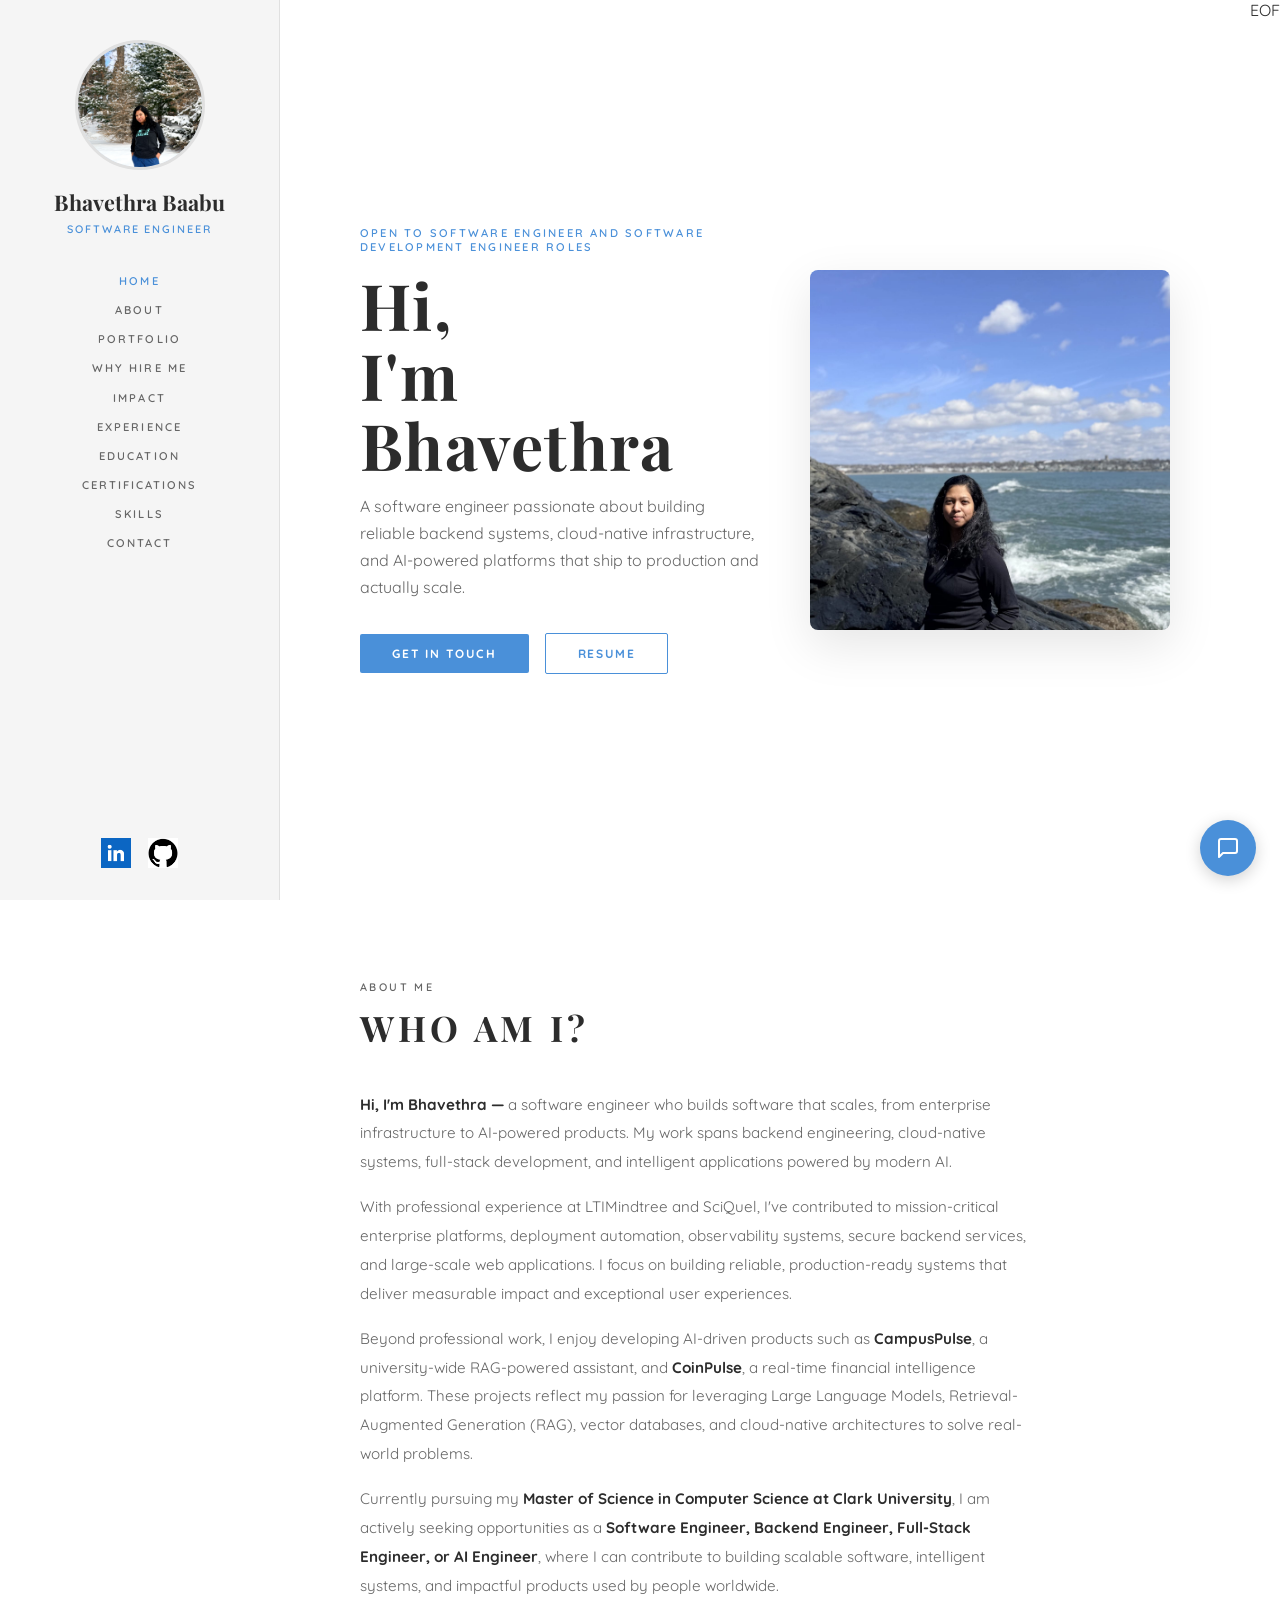
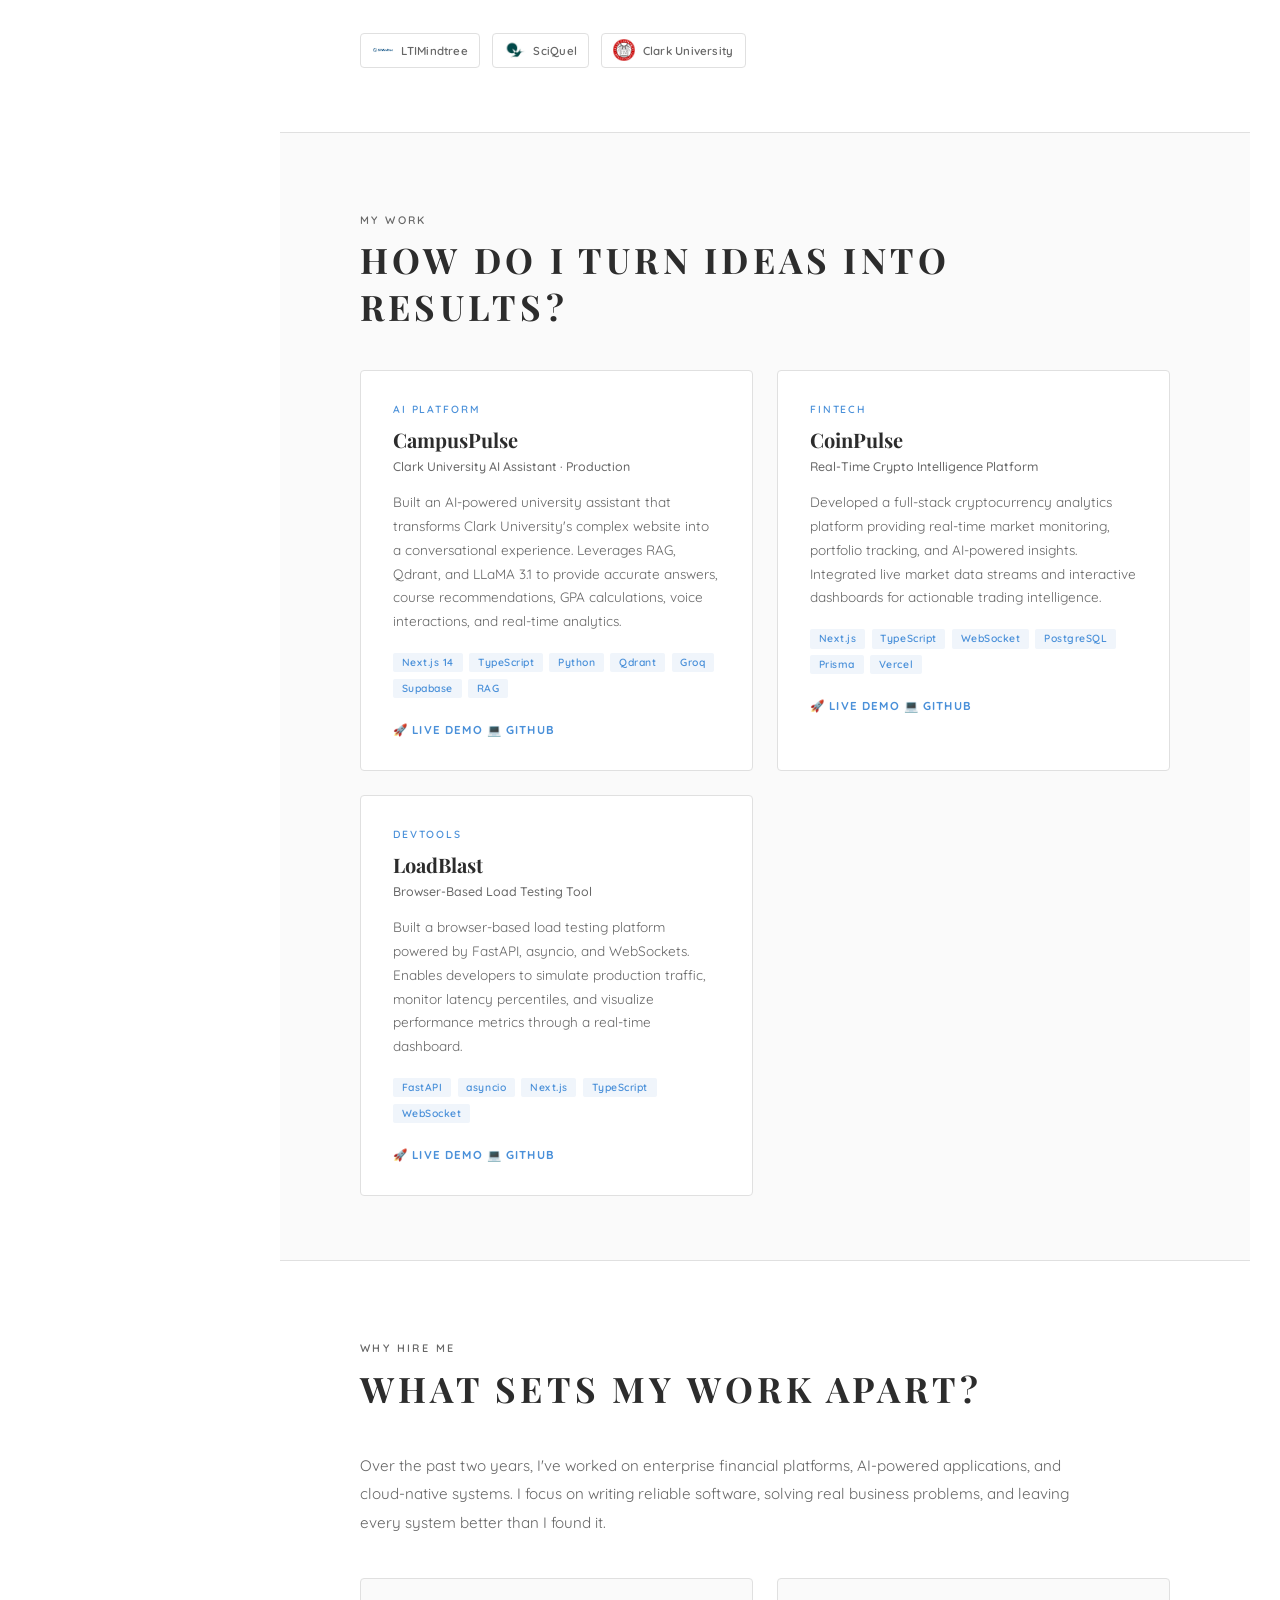
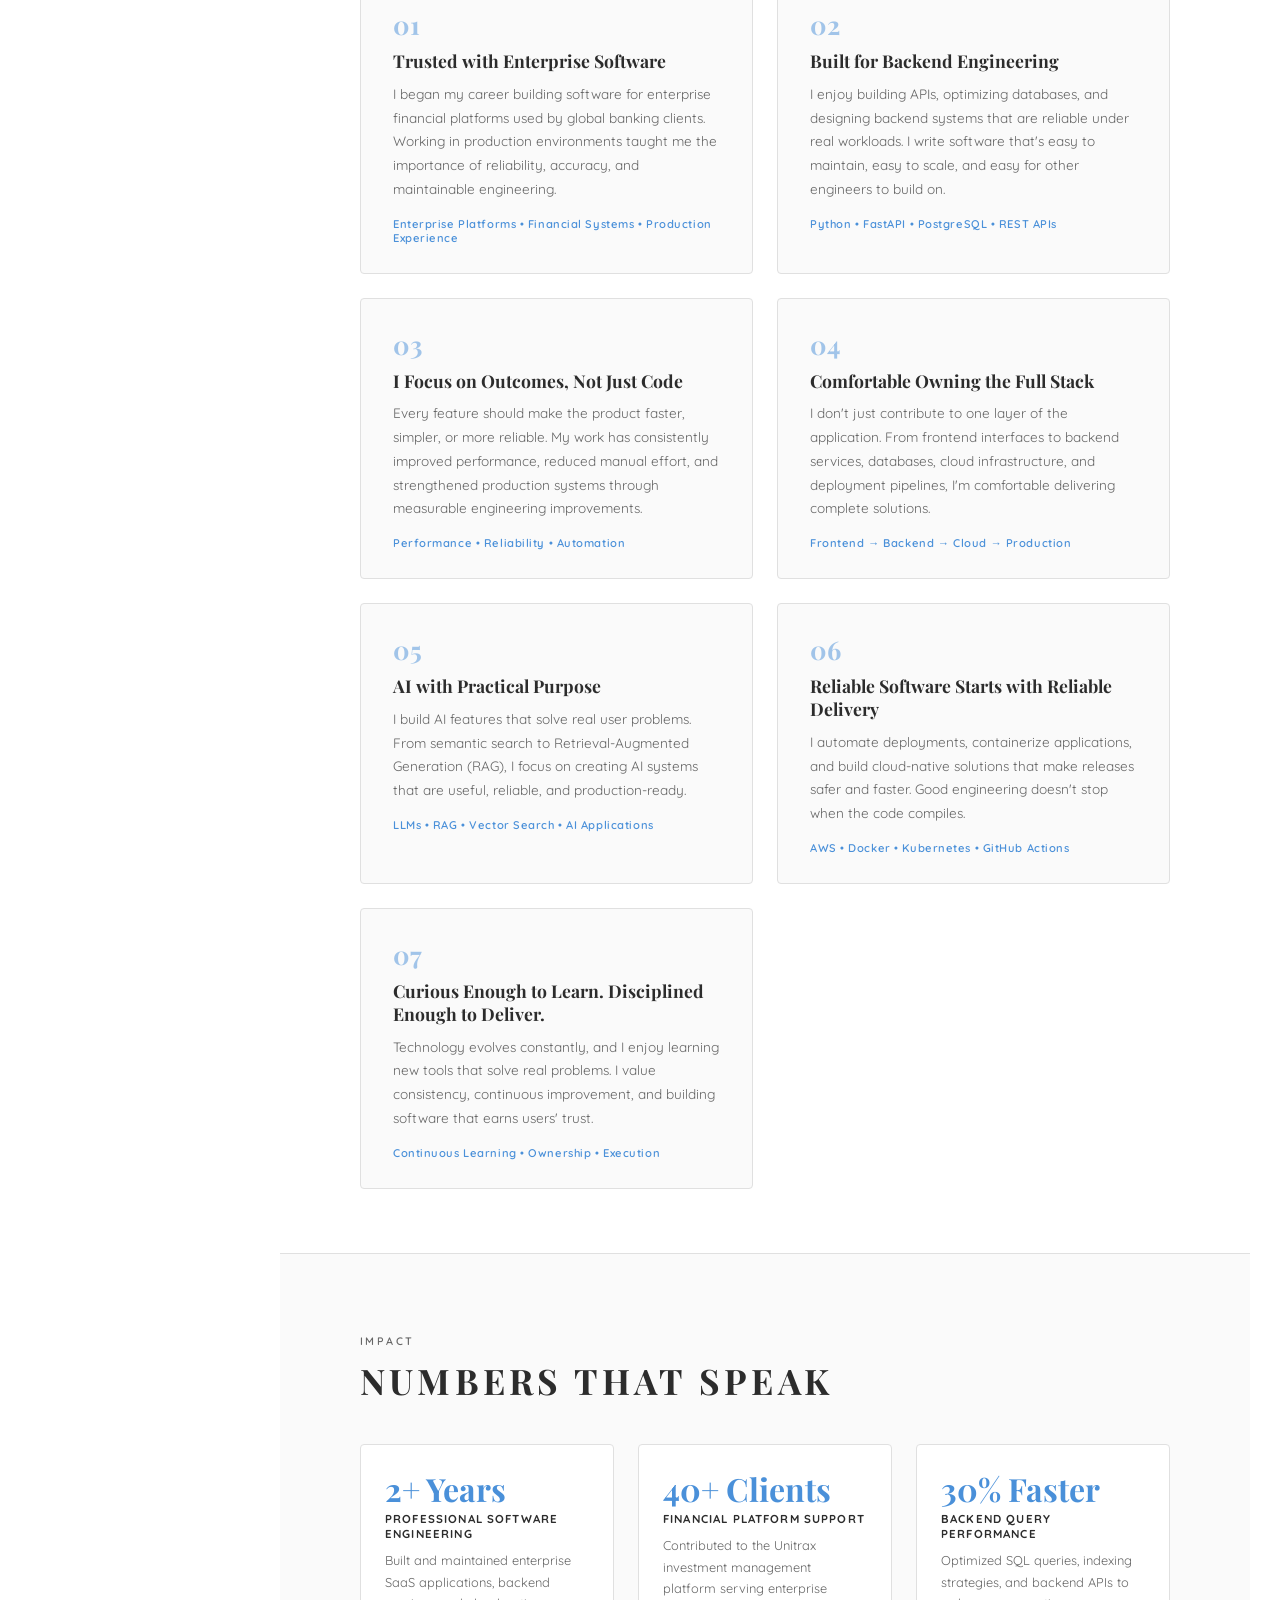
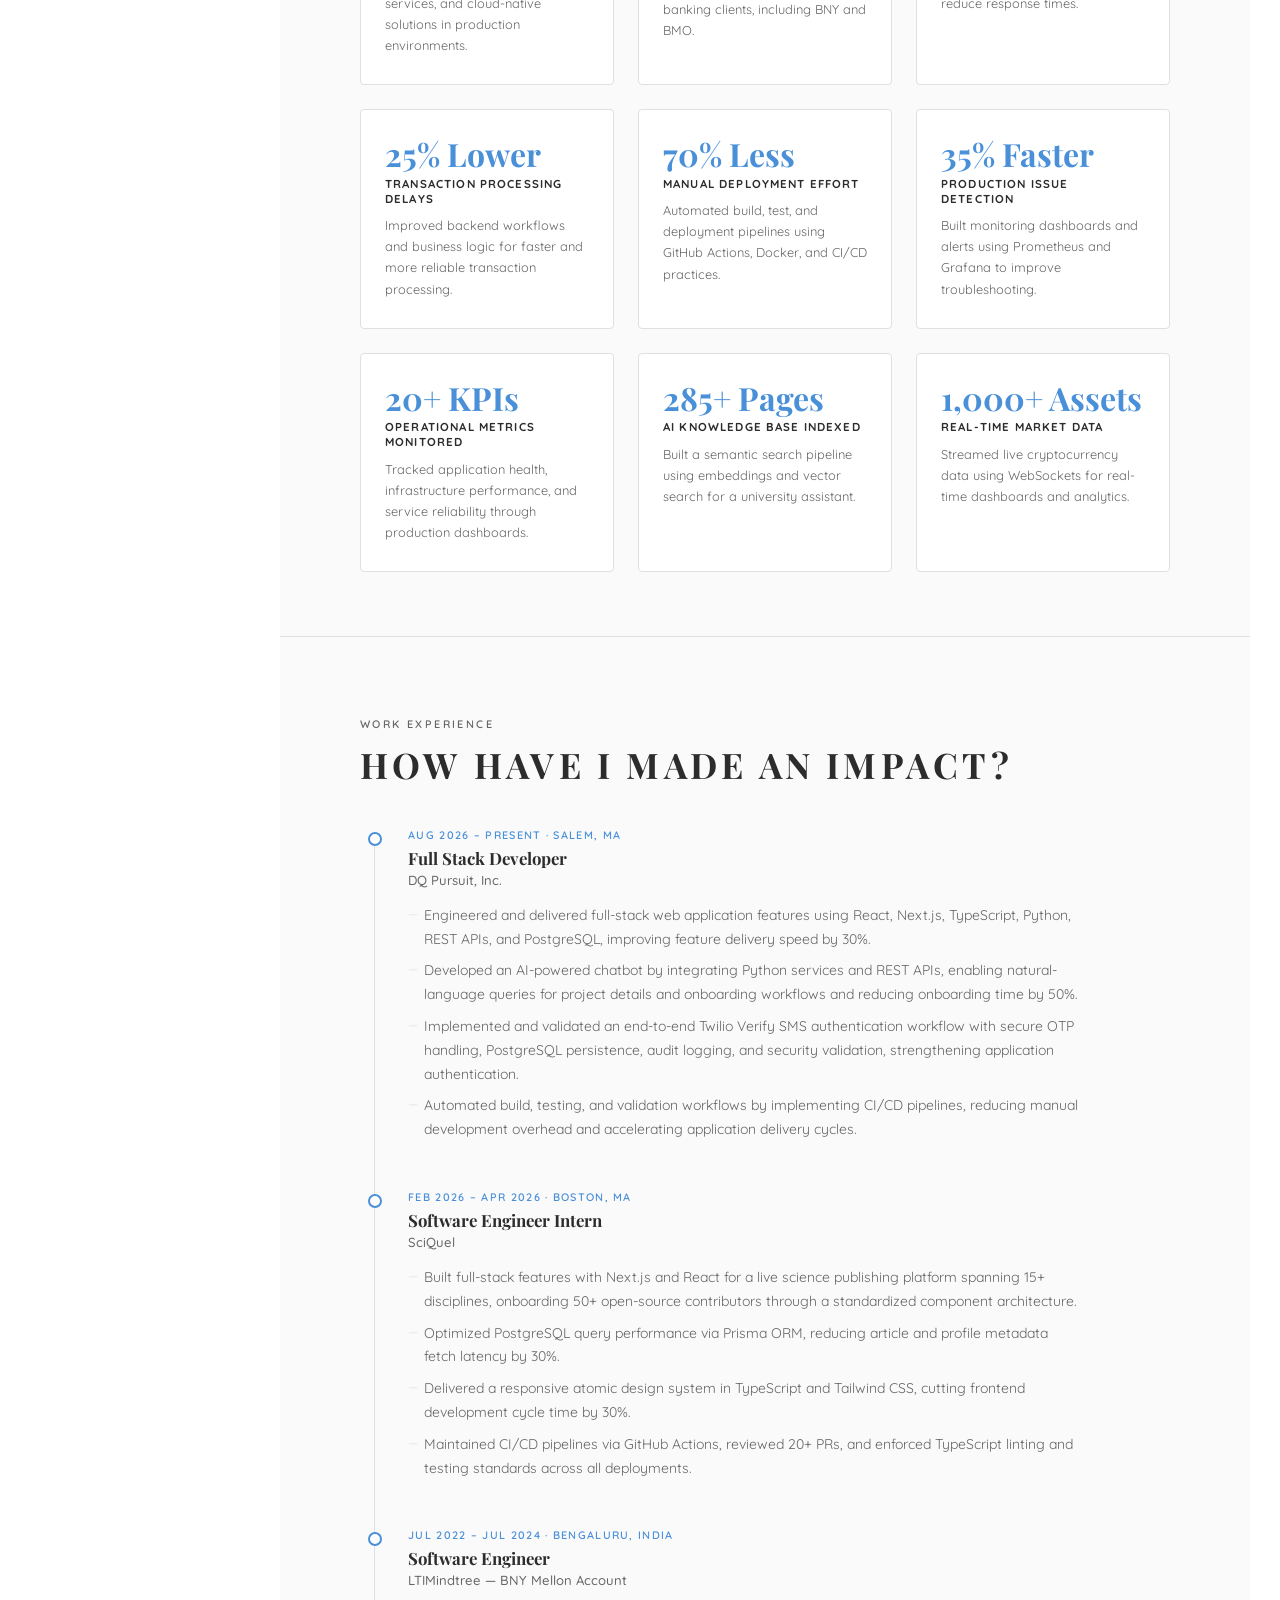
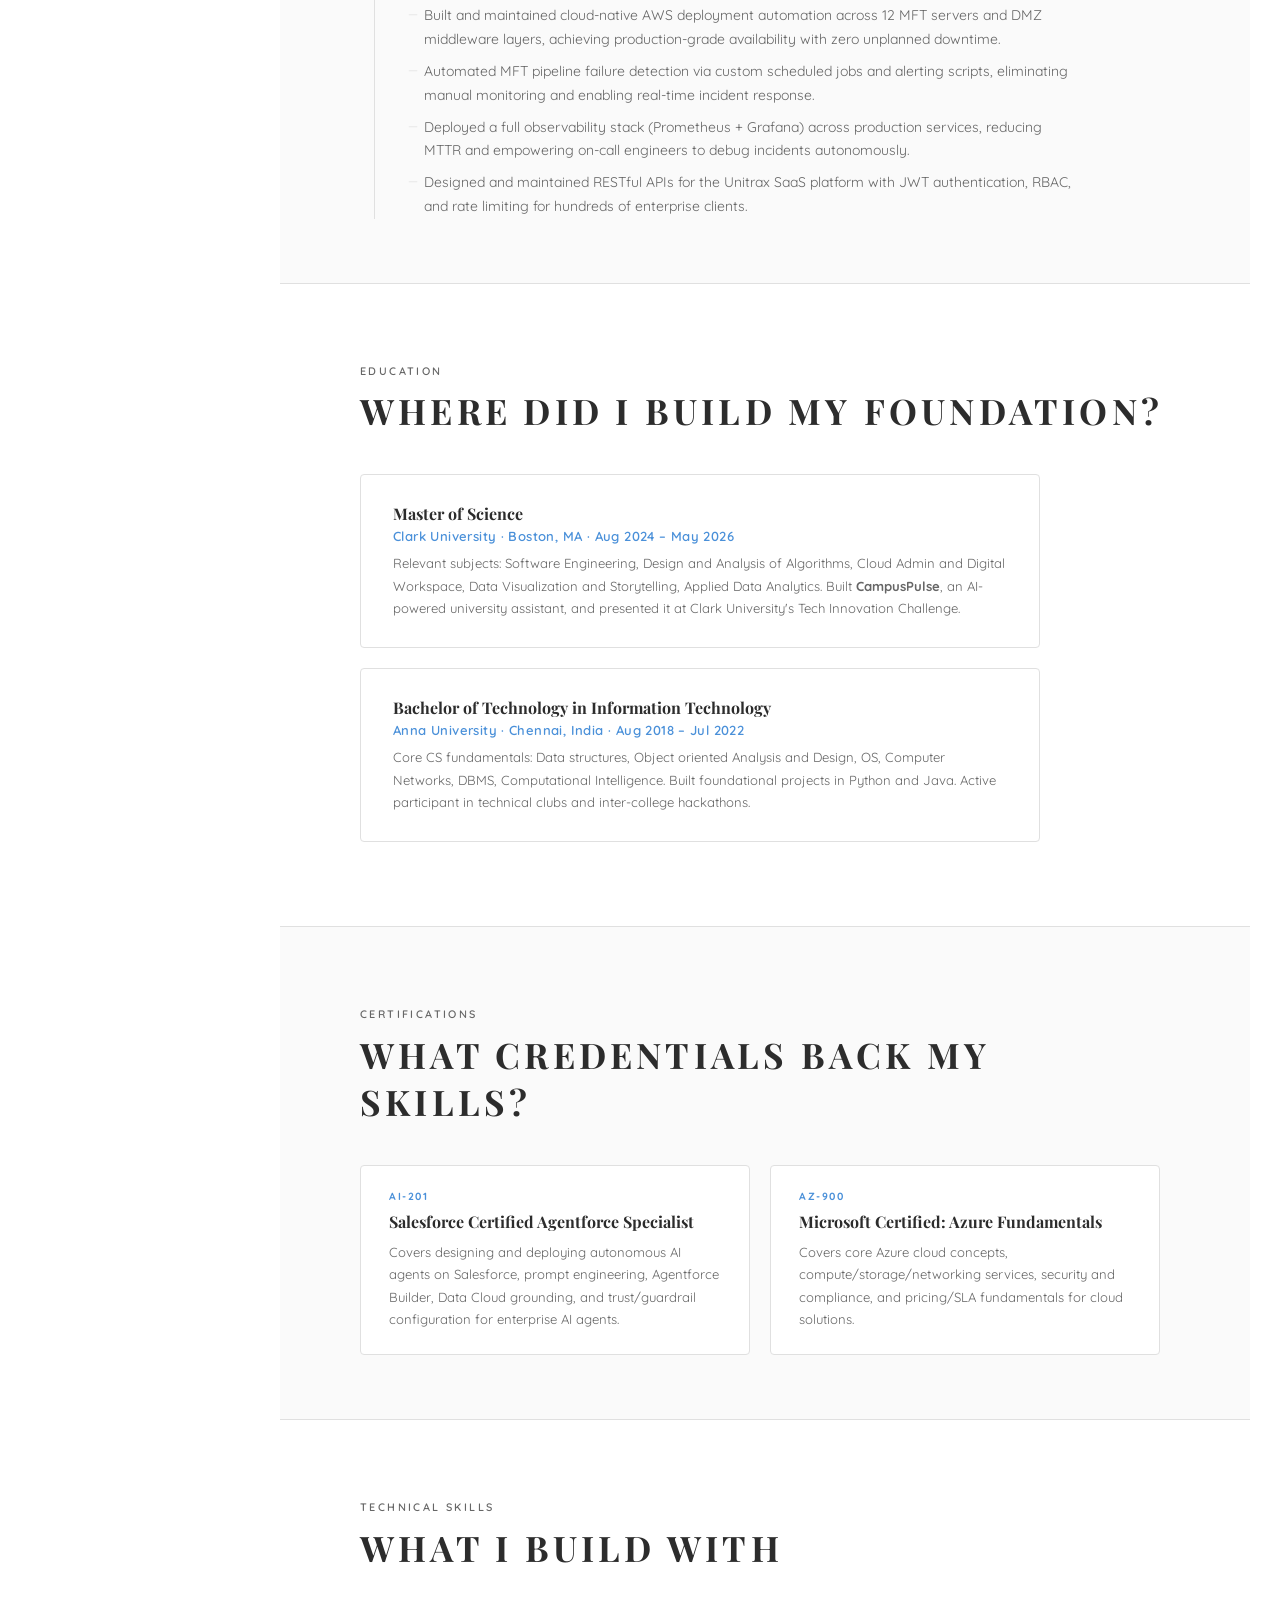
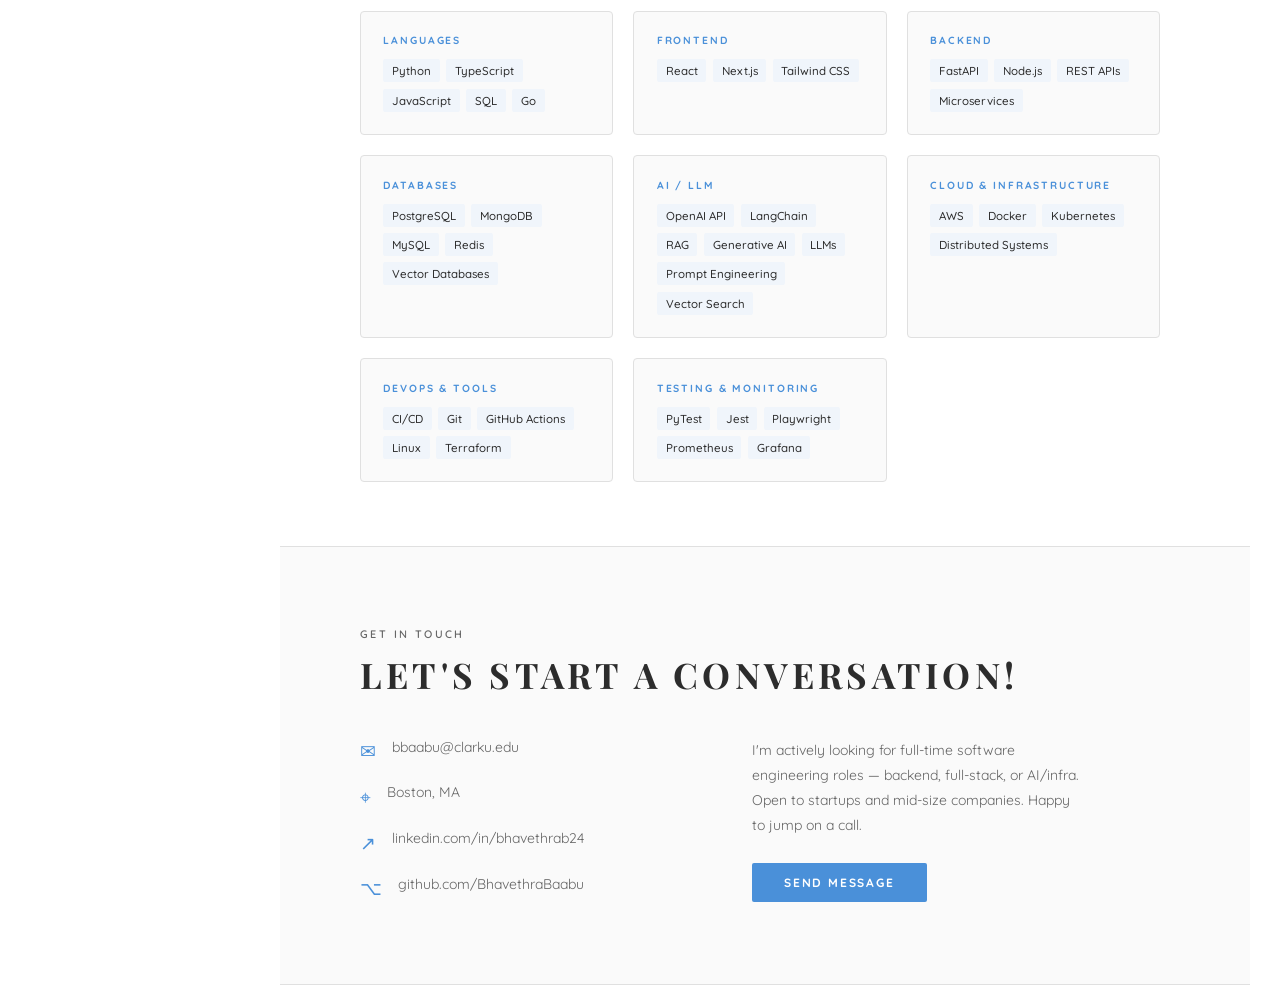
==== commit c8c27a38: "Fixed" ====
--- a/index.html
+++ b/index.html
@@ -1,4 +1,4 @@
-cat > index.html << 'EOF'
+
 <!DOCTYPE html>
 <html lang="en">
 <head>
